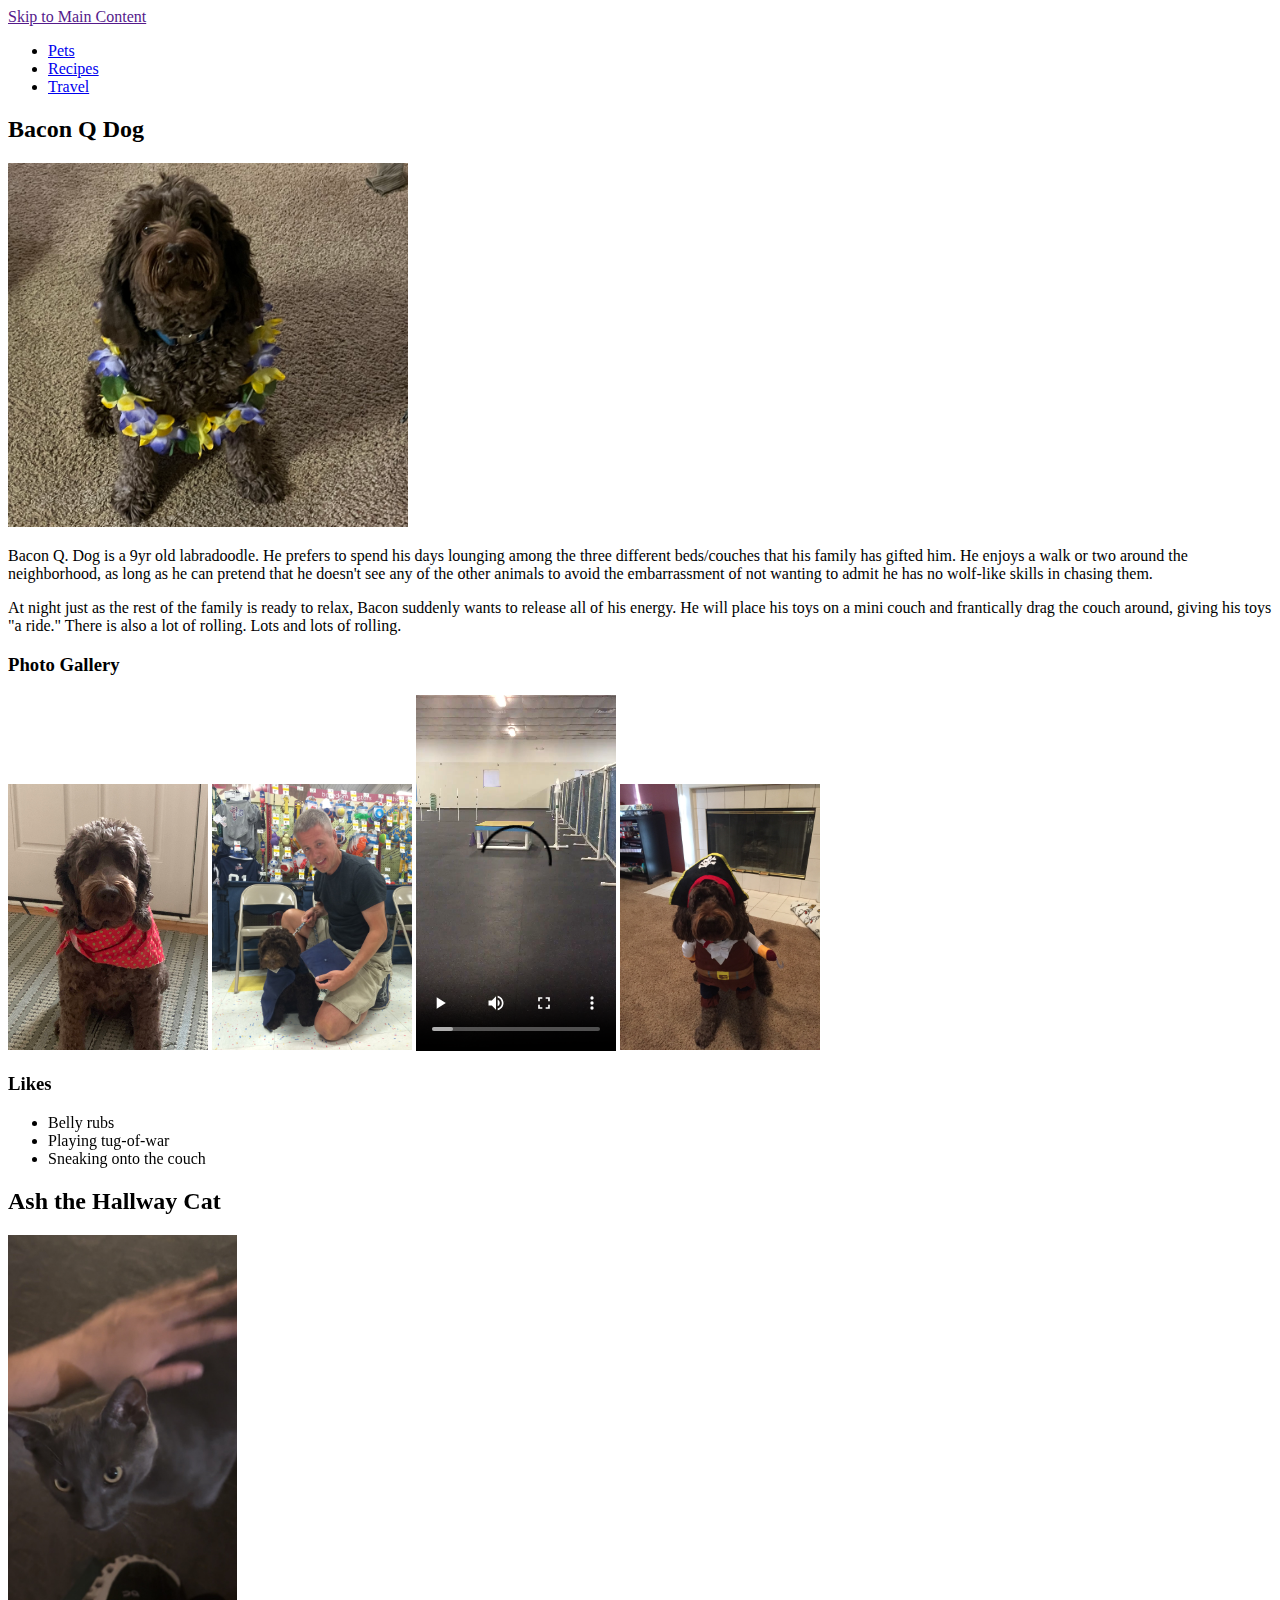
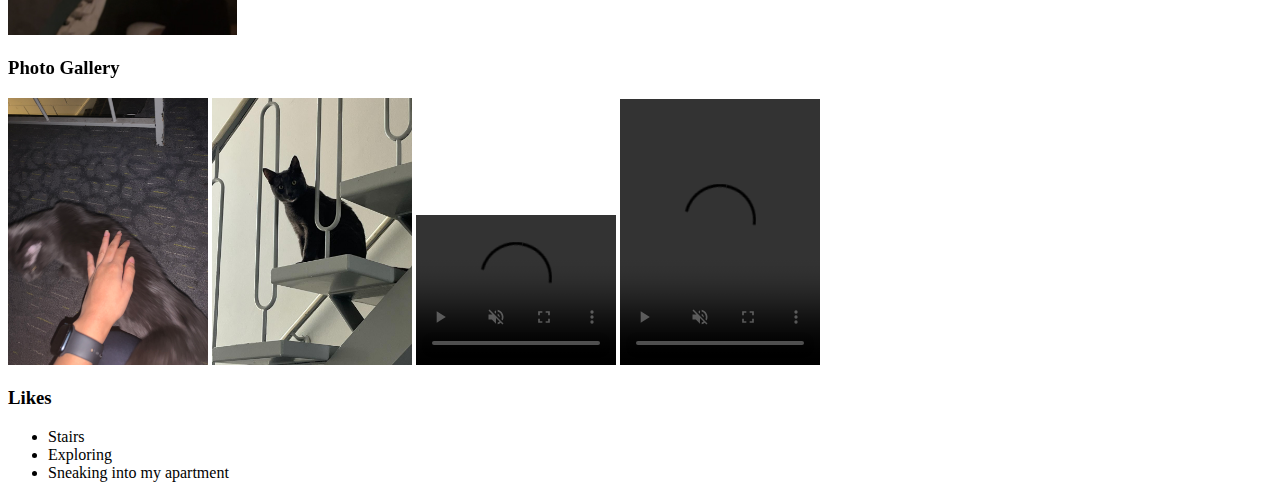
==== index.html @ 4f8bcc8d "Add files via upload" ====
<!DOCTYPE html>
<html lang="en">

<head>
    <meta charset="UTF-8">
    <meta name="viewport" content="width=device-width, initial-scale=1.0">
    <title>Pets</title>
</head>

<body>

    <a href="">Skip to Main Content</a>
    <nav>
        <ul>
            <li><a href="index.html">Pets</a></li>
            <li><a href="recipes.html">Recipes</a></li>
            <li><a href="travel.html">Travel</a></li>
        </ul>
    </nav>
    <main>
        <div>
            <h2>Bacon Q Dog</h2>
            <img src="images/bacon.jpg" width="400" alt="Brown labradoodle wearing colorful lei">

            <p>Bacon Q. Dog is a 9yr old labradoodle. He prefers to spend his days lounging among the three different
                beds/couches that his family has gifted him. He enjoys a walk or two around the neighborhood, as long as
                he can pretend that he doesn't see any of the other animals to avoid the embarrassment of not wanting to
                admit he has no wolf-like skills in chasing them.</p>
            <p>At night just as the rest of the family is ready to relax, Bacon suddenly wants to release all of his
                energy. He will place his toys on a mini couch and frantically drag the couch around, giving his toys "a
                ride." There is also a lot of rolling. Lots and lots of rolling.</p>
            <h3>Photo Gallery</h3>
            <img src="images/bacon_bandana.JPG" width="200" alt="Brown labradoodle wearing an orange bandana">
            <img src="images/bacon_graduation.JPG" width="200"
                alt="Small labradoodle puppy wearing a graduation cap and gown">
            <video width="200" controls>
                <source src="images/bacon_agility.mov">
                Your browser does not support the video tag. This was a video of a girl and dog demonstrating a sit and
                stay procedure
            </video>
            <img src="images/bacon_halloween.JPG" width="200" alt="Brown labradoodle wearing a pirate costume">

            <h3>Likes</h3>
            <ul>
                <li>Belly rubs</li>
                <li>Playing tug-of-war</li>
                <li>Sneaking onto the couch</li>
            </ul>
            <!-- Colleen van Lent -->

        </div>


        <!-- pet 1: ash -->
        <div>
            <h2>Ash the Hallway Cat</h2>
            <img src="images/ash_looking_up.jpeg" height="400" alt="Black cat looking up at someone petting him">

            <p></p>
            <p></p>
            <h3>Photo Gallery</h3>
            <img src="images/ash_being_pet.jpeg" width="200" alt="black cat being pet">
            <img src="images/ash_stairs.jpg" width="200" alt="small black cat hiding behind stairs">
            <video width="200" controls muted>
                <source src="images/ash_video.MOV">
                Your browser does not support the video tag. This was a video of a black cat hiding behind staircase rails
            </video>
            <video width="200" height= "266" controls muted>
                <source src="images/ash_video_2.MOV">
                Your browser does not support the video tag. This was a video of a black cat being pet and running away.
            </video>

            <h3>Likes</h3>
            <ul>
                <li>Stairs</li>
                <li>Exploring</li>
                <li>Sneaking into my apartment</li>
            </ul>




        </div>

        <div></div>
        <div></div>
        <div></div>
    </main>

</body>

</html>
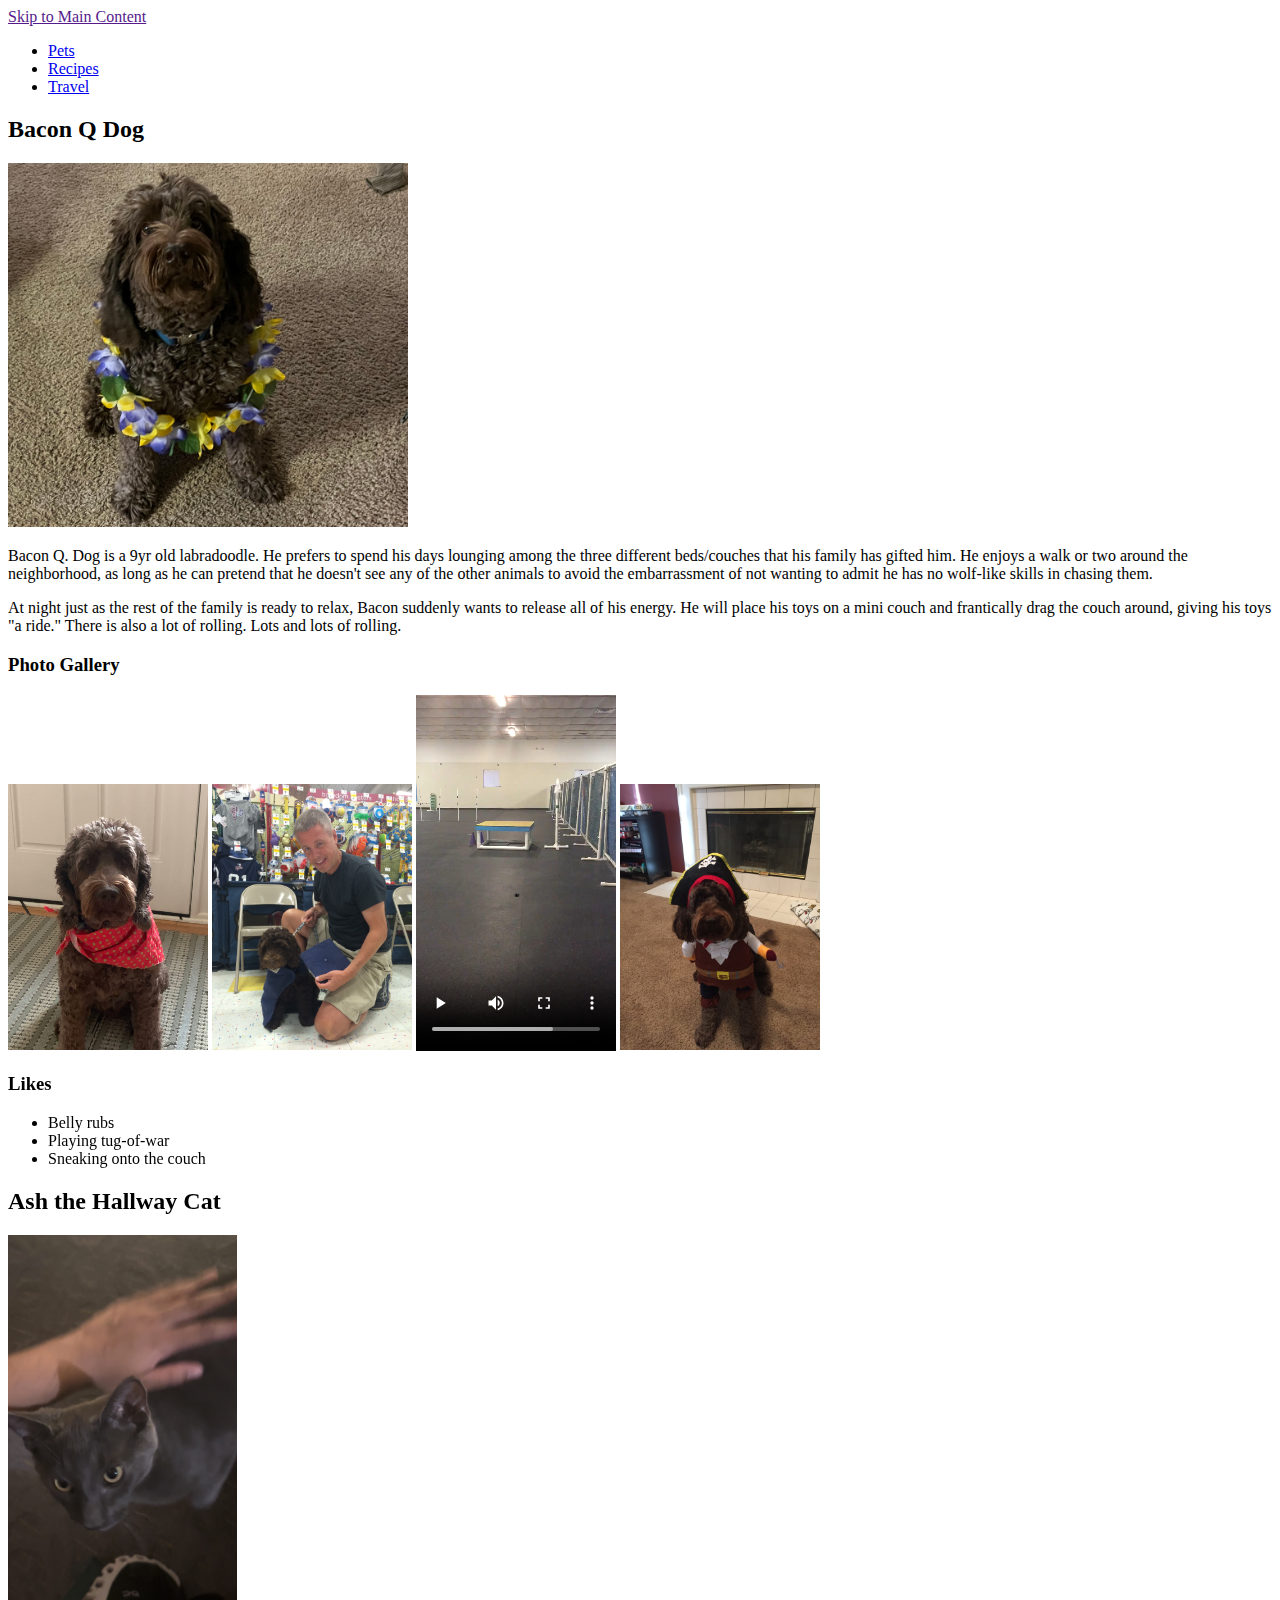
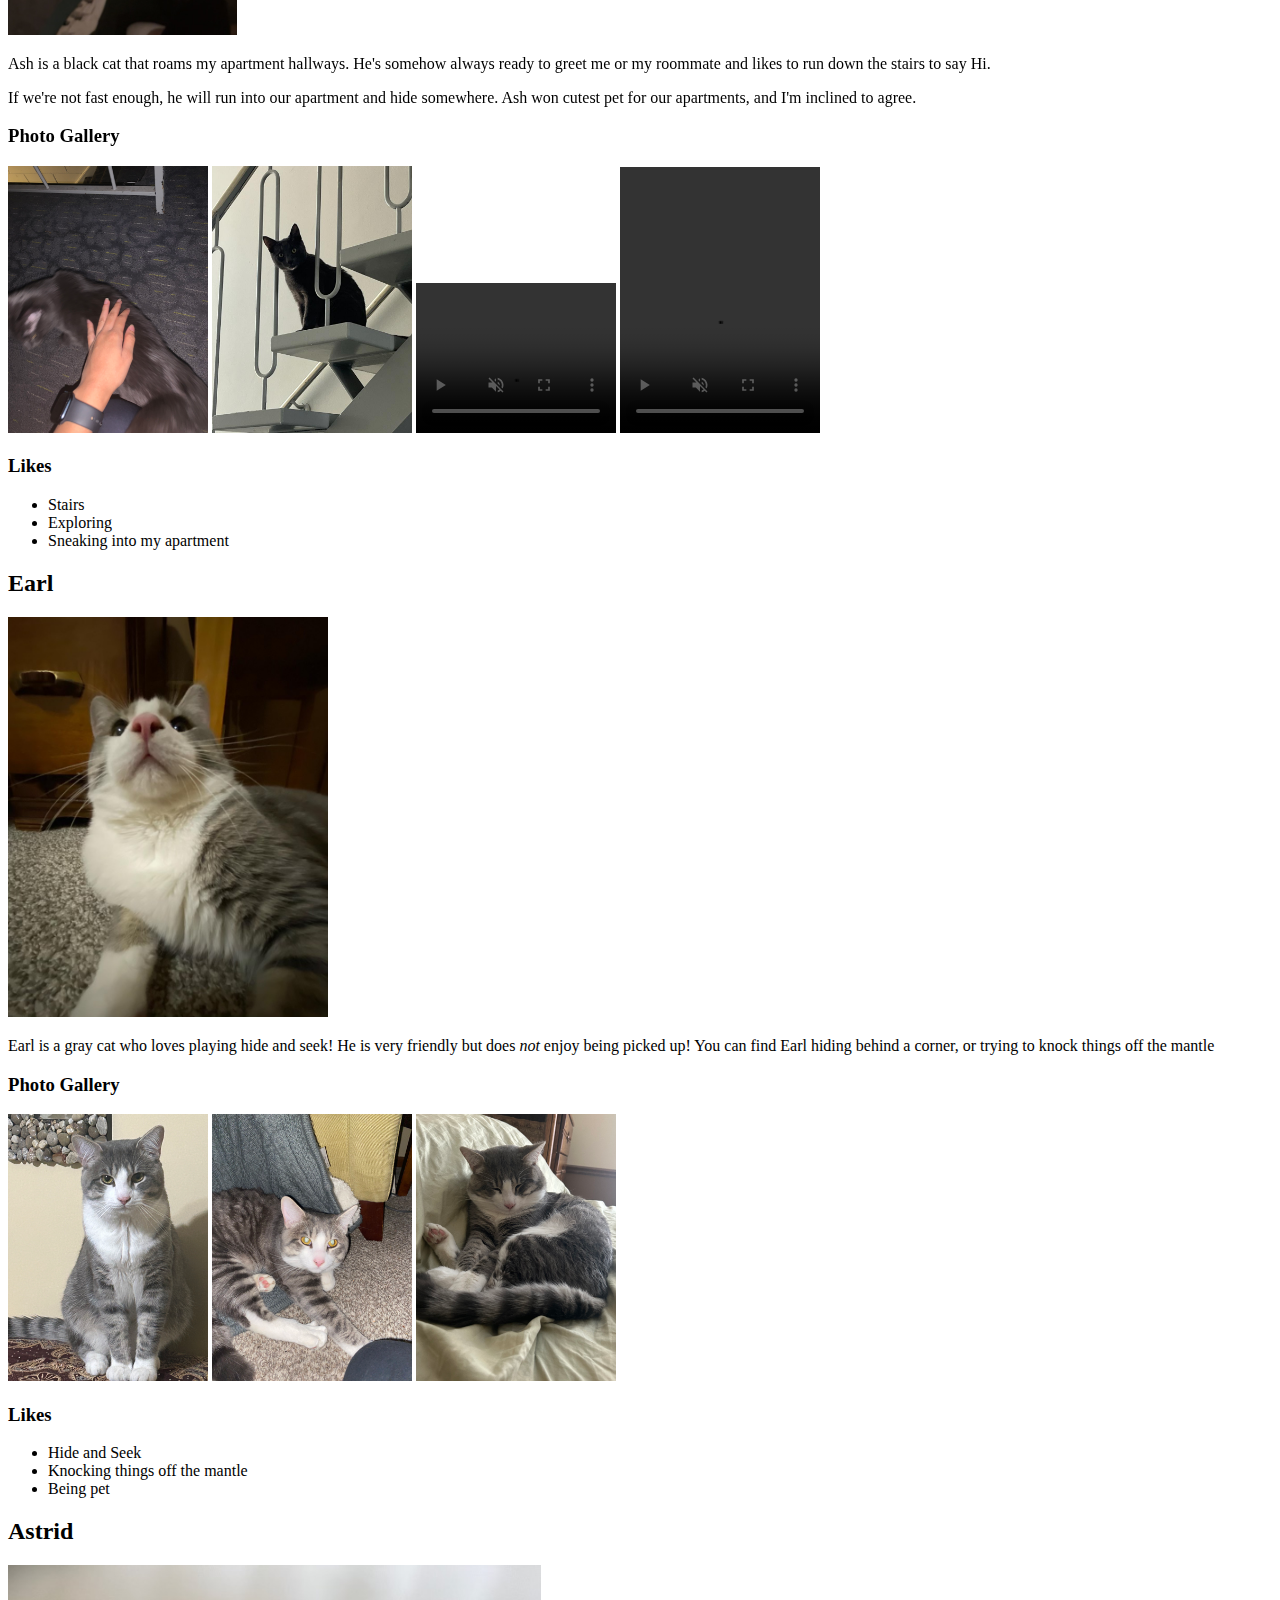
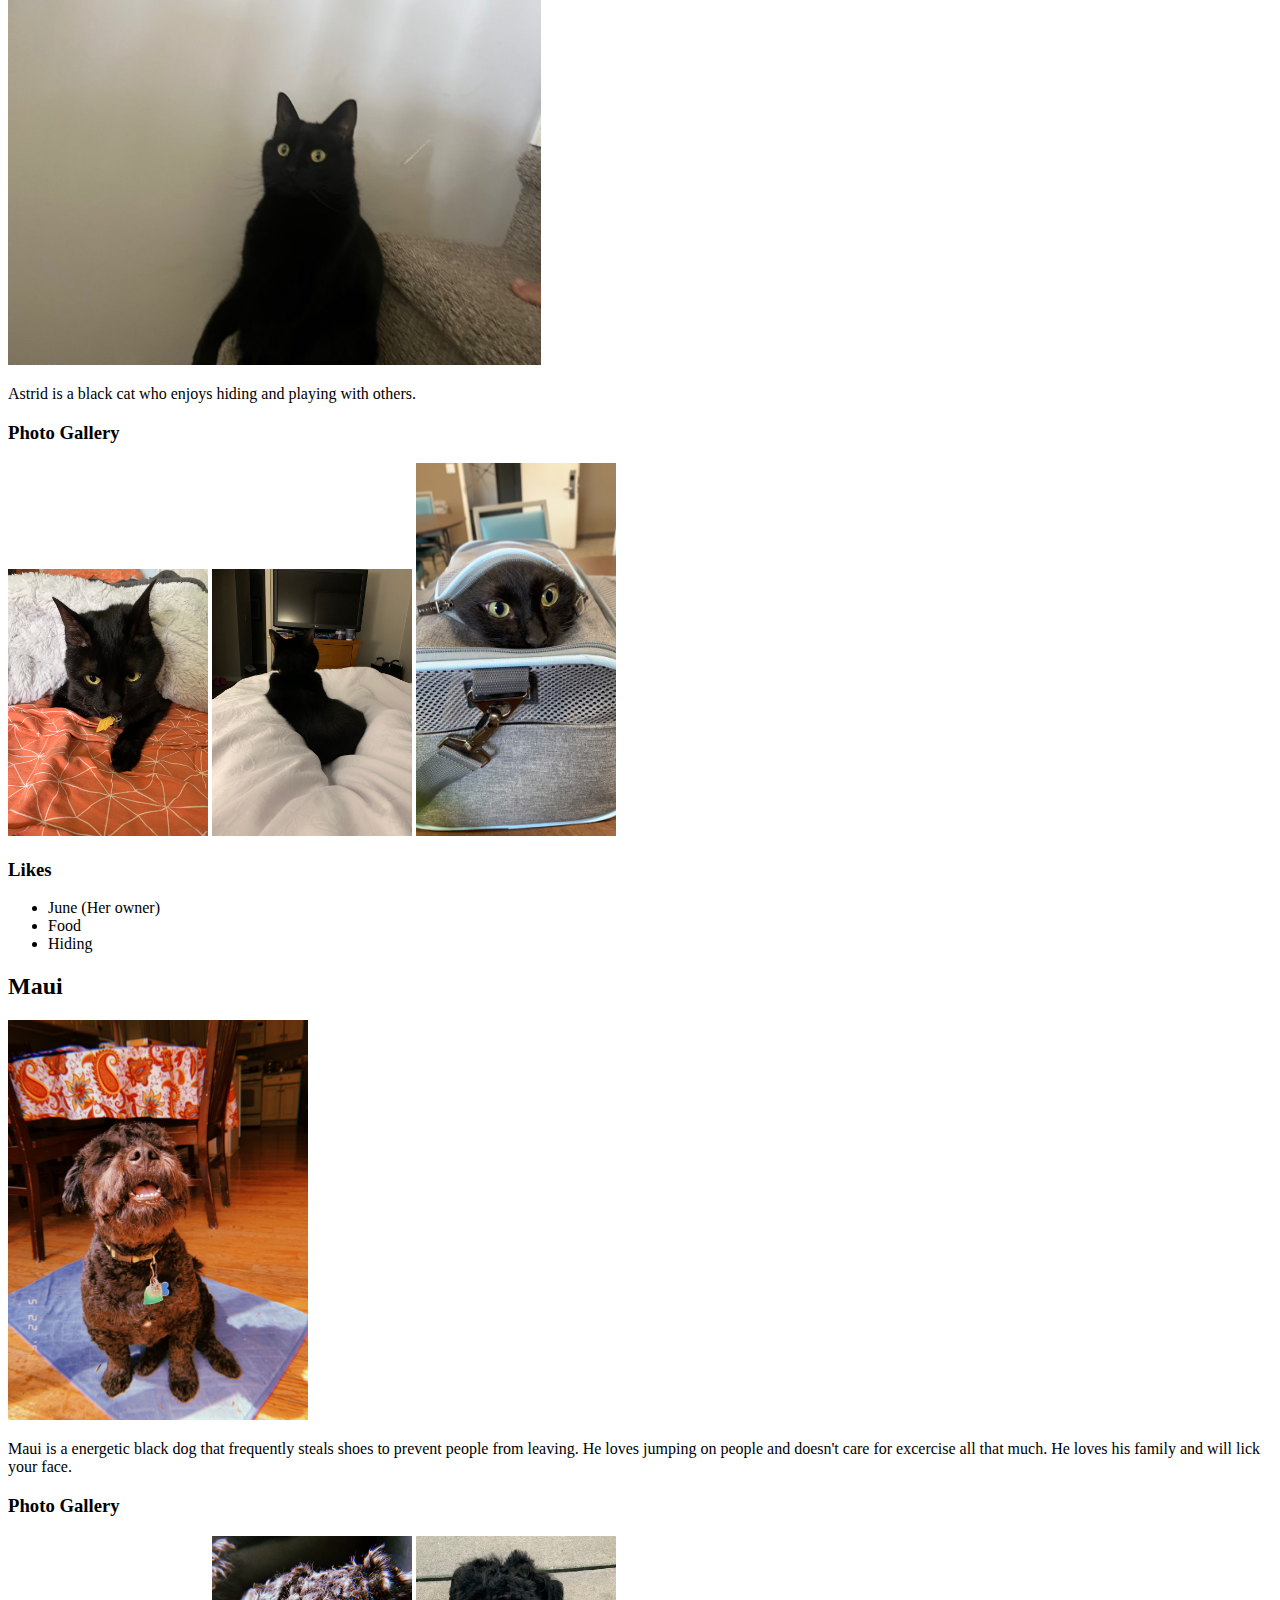
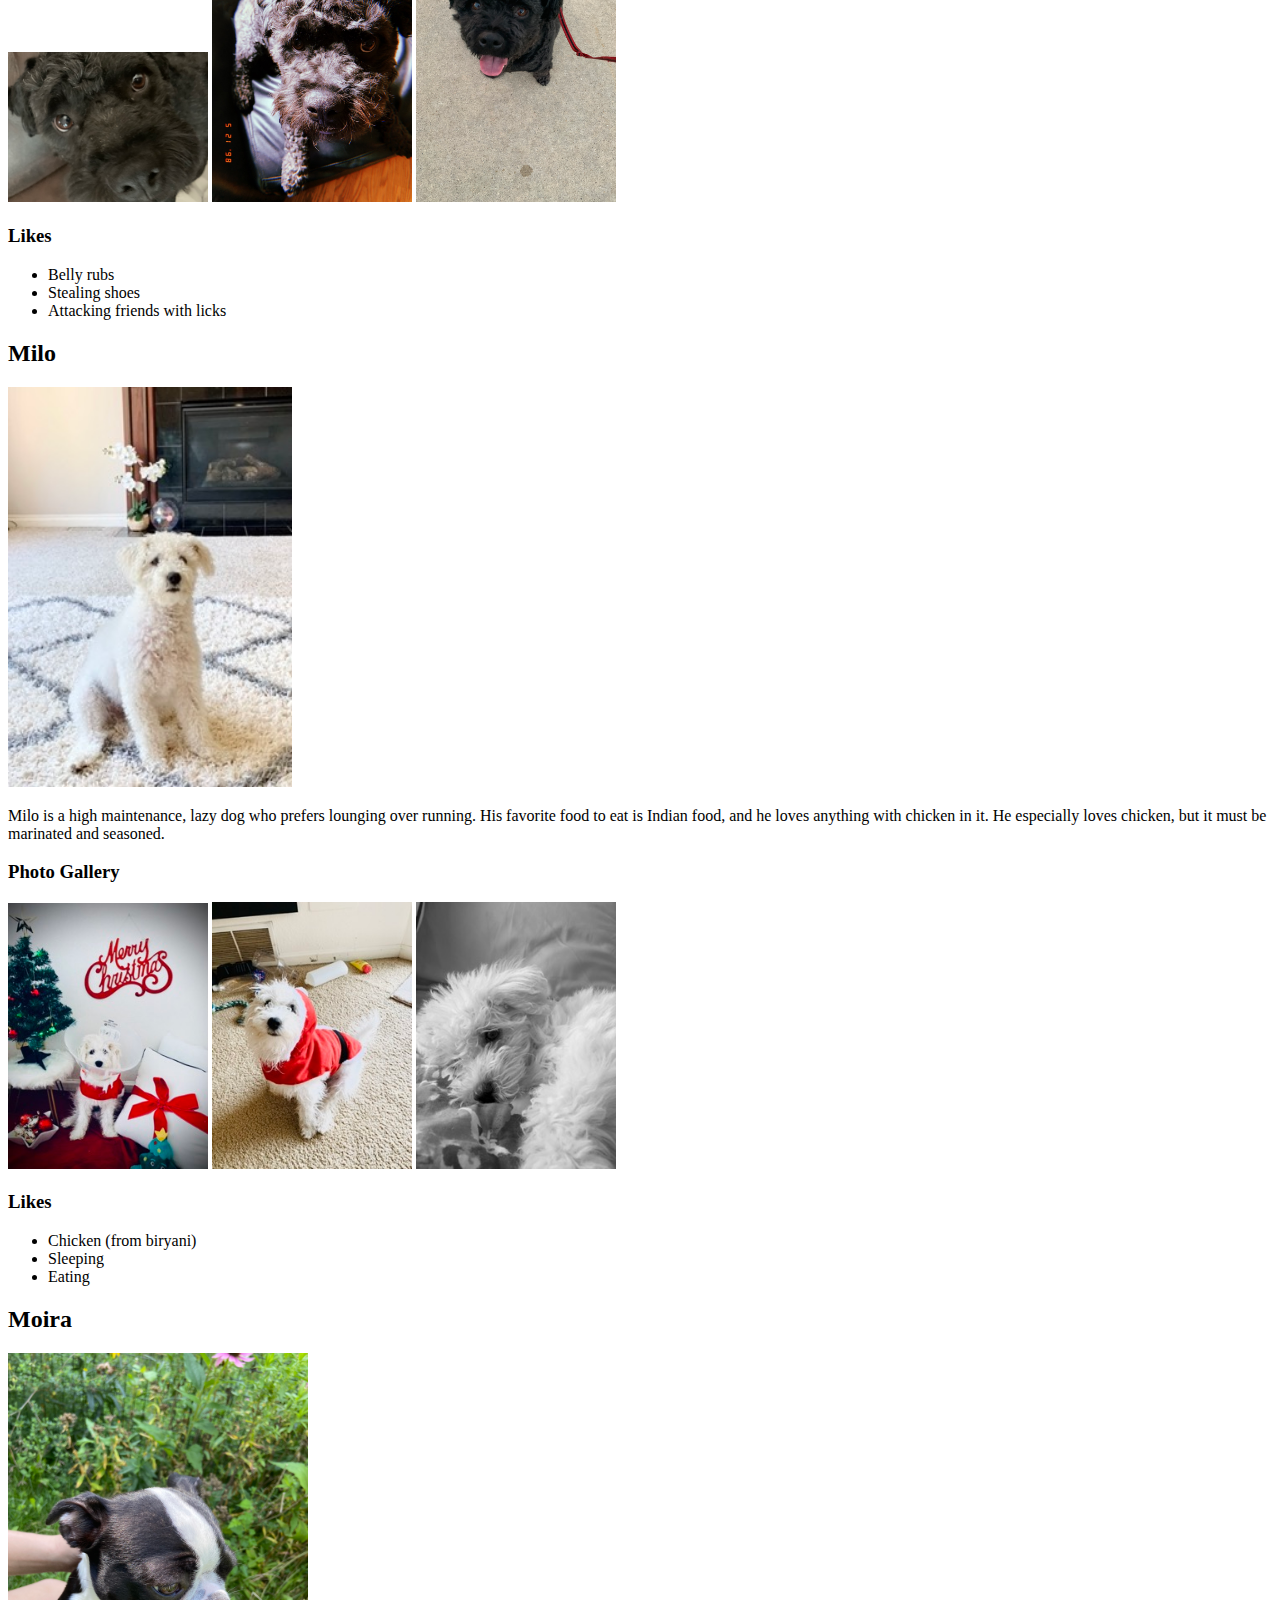
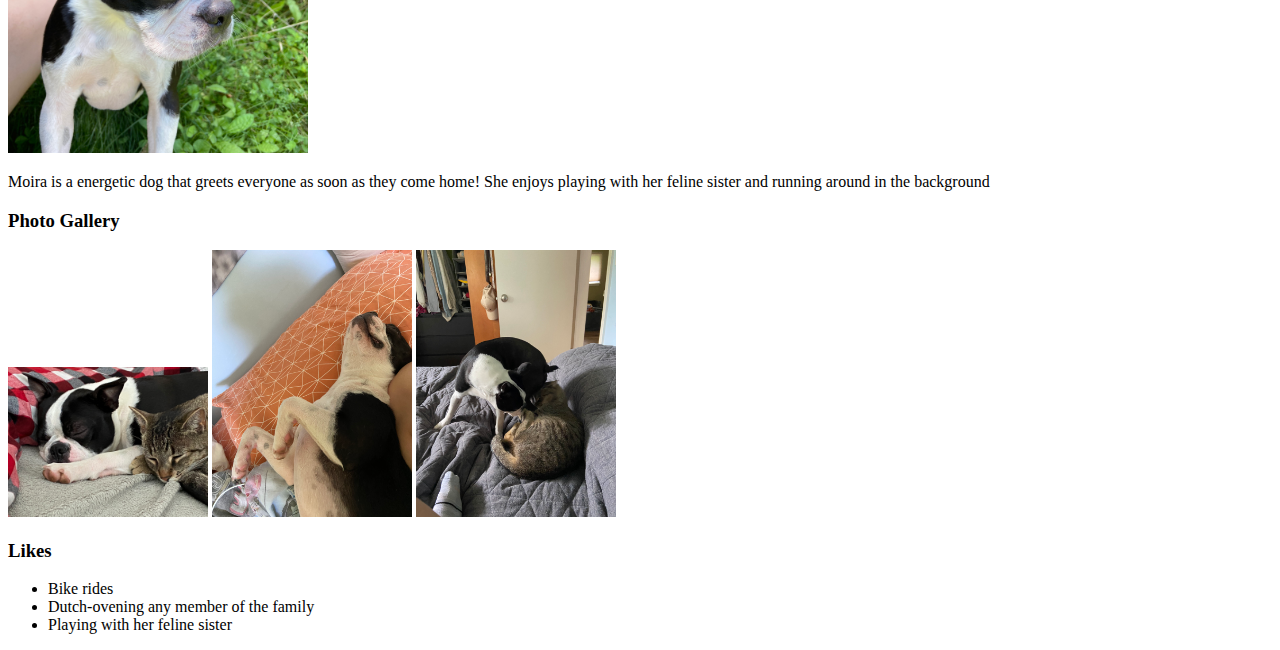
==== commit f464be9d: "Add files via upload" ====
--- a/index.html
+++ b/index.html
@@ -51,13 +51,13 @@
         </div>
 
 
-        <!-- pet 1: ash -->
+        <!-- pet 2: ash -->
         <div>
             <h2>Ash the Hallway Cat</h2>
             <img src="images/ash_looking_up.jpeg" height="400" alt="Black cat looking up at someone petting him">
 
-            <p></p>
-            <p></p>
+            <p>Ash is a black cat that roams my apartment hallways. He's somehow always ready to greet me or my roommate and likes to run down the stairs to say Hi.</p>
+            <p>If we're not fast enough, he will run into our apartment and hide somewhere. Ash won cutest pet for our apartments, and I'm inclined to agree.</p>
             <h3>Photo Gallery</h3>
             <img src="images/ash_being_pet.jpeg" width="200" alt="black cat being pet">
             <img src="images/ash_stairs.jpg" width="200" alt="small black cat hiding behind stairs">
@@ -76,15 +76,101 @@
                 <li>Exploring</li>
                 <li>Sneaking into my apartment</li>
             </ul>
+        </div>
 
 
+        <!-- pet 3: earl -->
 
+        <div>
+            <h2>Earl</h2>
+            <img src="images/earl_shocked.jpeg" height="400" alt="gray cat looks shocked">
 
+            <p>Earl is a gray cat who loves playing hide and seek! He is very friendly but does <em>not</em> enjoy being picked up! You can find Earl hiding behind a corner, or trying to knock things off the mantle</p>
+            <h3>Photo Gallery</h3>
+            <img src="images/earl_perched.jpeg" width="200" alt="gray cat perched and watching">
+            <img src="images/earl_squint.jpeg" width="200" alt="gray cat squints at the camera">
+            <img src="images/earl_snuggled.jpeg" width="200" alt="gray cat snuggles against a leg">
+
+            <h3>Likes</h3>
+            <ul>
+                <li>Hide and Seek</li>
+                <li>Knocking things off the mantle</li>
+                <li>Being pet</li>
+            </ul>
+        </div>
+        <!-- pet 4: astrid -->
+        <div>
+            <h2>Astrid</h2>
+            <img src="images/astrid_surprised.jpeg" height="400" alt="black cat looks surprised">
+
+            <p>Astrid is a black cat who enjoys hiding and playing with others.</p>
+            <h3>Photo Gallery</h3>
+            <img src="images/astrid_tucked_in.jpeg" width="200" alt="black cat tucked in bed">
+            <img src="images/astrid_atop_bed.jpeg" width="200" alt="black cat sits ontop of bed">
+            <img src="images/astrid_in_zipper.jpeg" width="200" alt="black cat hiding in a bag">
+
+            <h3>Likes</h3>
+            <ul>
+                <li>June (Her owner)</li>
+                <li>Food</li>
+                <li>Hiding</li>
+            </ul>
+        </div>
+        <!-- pet 5: maui -->
+        <div>
+            <h2>Maui</h2>
+            <img src="images/maui_cheesin.jpeg" height="400" alt="black dog smiles at the camera">
+
+            <p>Maui is a energetic black dog that frequently steals shoes to prevent people from leaving. He loves jumping on people and doesn't care for excercise all that much. He loves his family and will lick your face.</p>
+            <h3>Photo Gallery</h3>
+            <img src="images/maui_up_close.jpeg" width="200" alt="maui close up picture">
+            <img src="images/maui_on_the_couch.jpeg" width="200" alt="a black dog sits on the couch">
+            <img src="images/maul_panting.jpeg" width="200" alt="black dog pants while looking at the camera">
+
+            <h3>Likes</h3>
+            <ul>
+                <li>Belly rubs</li>
+                <li>Stealing shoes</li>
+                <li>Attacking friends with licks</li>
+            </ul>
         </div>
 
-        <div></div>
-        <div></div>
-        <div></div>
+        <!-- pet 6: milo -->
+        <div>
+            <h2>Milo</h2>
+            <img src="images/milo_on_carpet.jpeg" height="400" alt="white dog smiles at the camera on carpet">
+
+            <p>Milo is a high maintenance, lazy dog who prefers lounging over running. His favorite food to eat is Indian food, and he loves anything with chicken in it. He especially loves chicken, but it must be marinated and seasoned.</p>
+            <h3>Photo Gallery</h3>
+            <img src="images/milo_christmas.jpeg" width="200" alt="white dog is standing in front of sign that says merry christmas">
+            <img src="images/milo_in_costume.jpeg" width="200" alt="white dog in a red santa costume">
+            <img src="images/milo_black_and_white.jpeg" width="200" alt="black and white picture of dog">
+
+            <h3>Likes</h3>
+            <ul>
+                <li>Chicken (from biryani)</li>
+                <li>Sleeping</li>
+                <li>Eating</li>
+            </ul>
+        </div>
+        <!-- pet 7: moira -->
+        <div>
+            <h2>Moira</h2>
+            <img src="images/moira.jpeg" height="400" alt="black and white dog smiling at the camera">
+
+            <p>Moira is a energetic dog that greets everyone as soon as they come home! She enjoys playing with her feline sister and running around in the background</p>
+            <h3>Photo Gallery</h3>
+            <img src="images/moira_pensive.jpeg" width="200" alt="black and white dog looks thoughtful as she sleeps">
+            <img src="images/moira_relaxing.jpeg" width="200" alt="black and white leaning back on bed">
+            <img src="images/moira_fighting.jpeg" width="200" alt="black and white dog fighting with a cat">
+
+            <h3>Likes</h3>
+            <ul>
+                <li>Bike rides</li>
+                <li>Dutch-ovening any member of the family</li>
+                <li>Playing with her feline sister</li>
+            </ul>
+        </div>
     </main>
 
 </body>
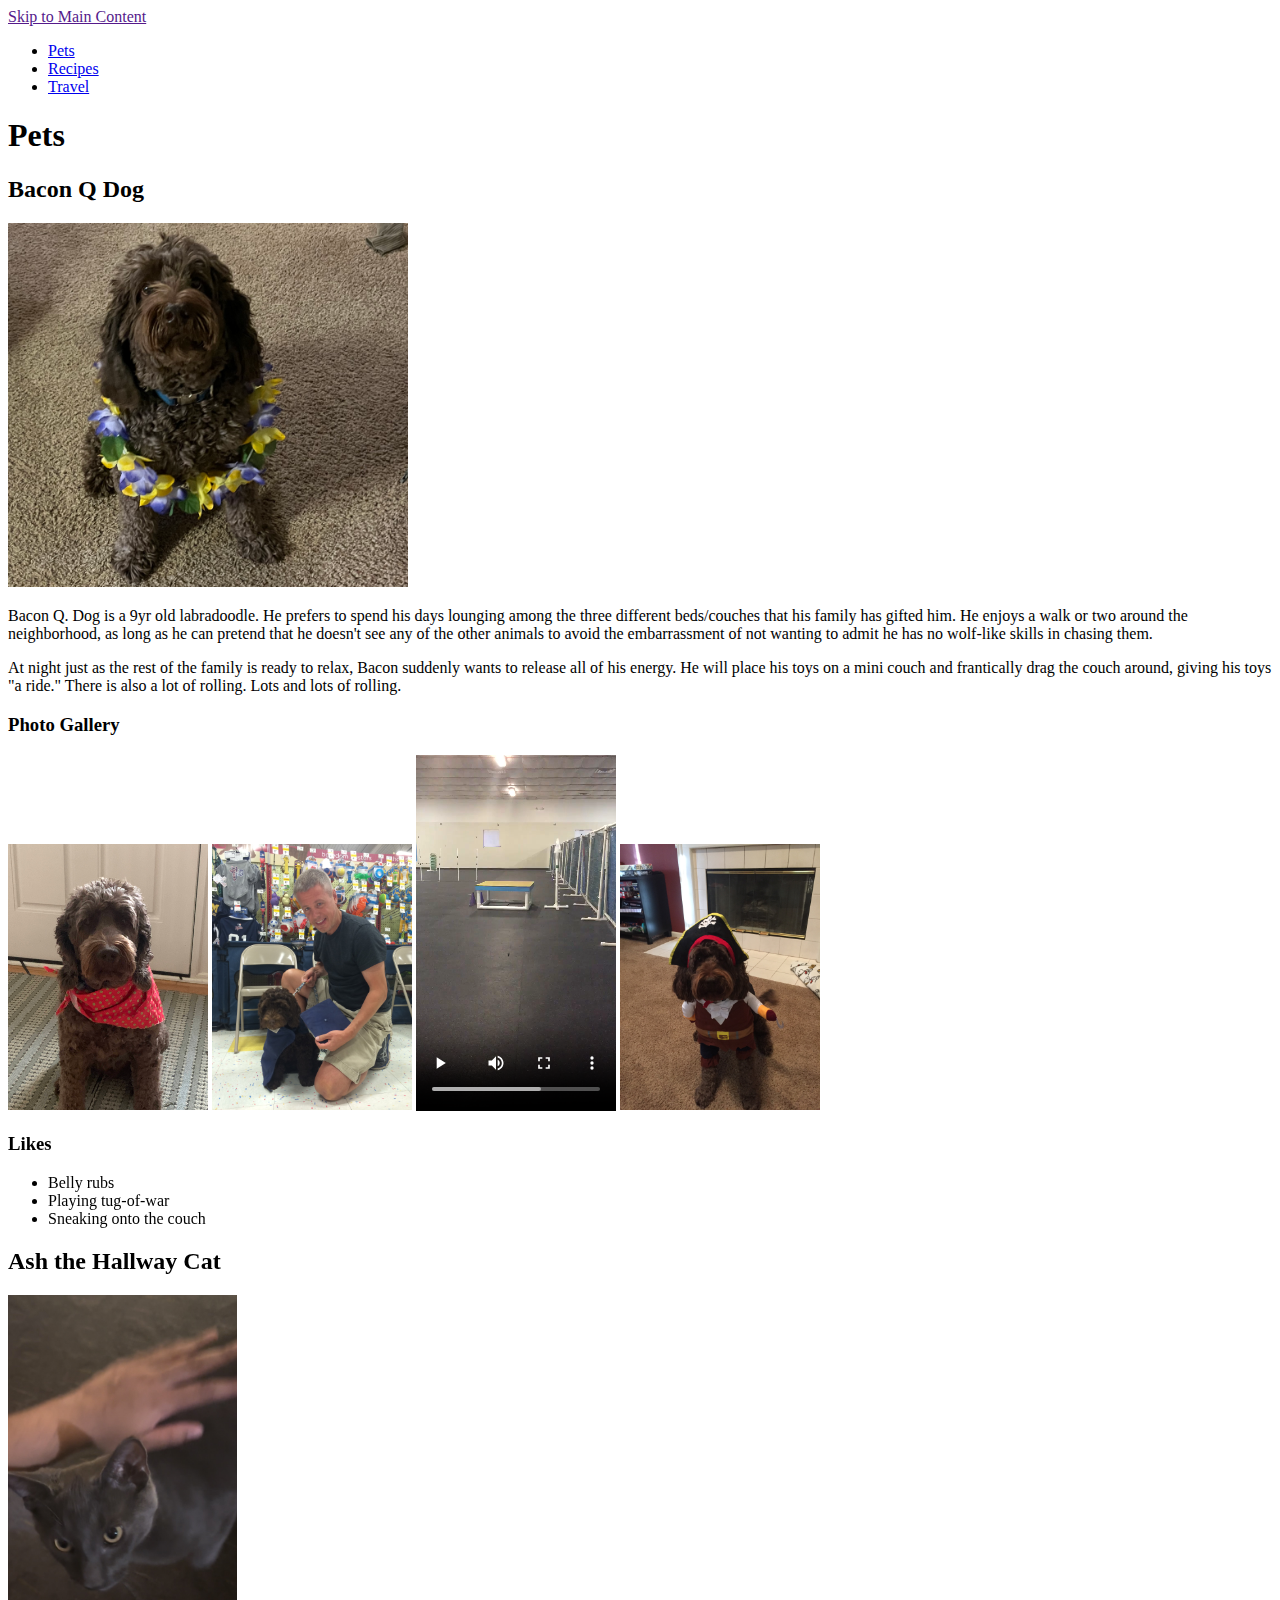
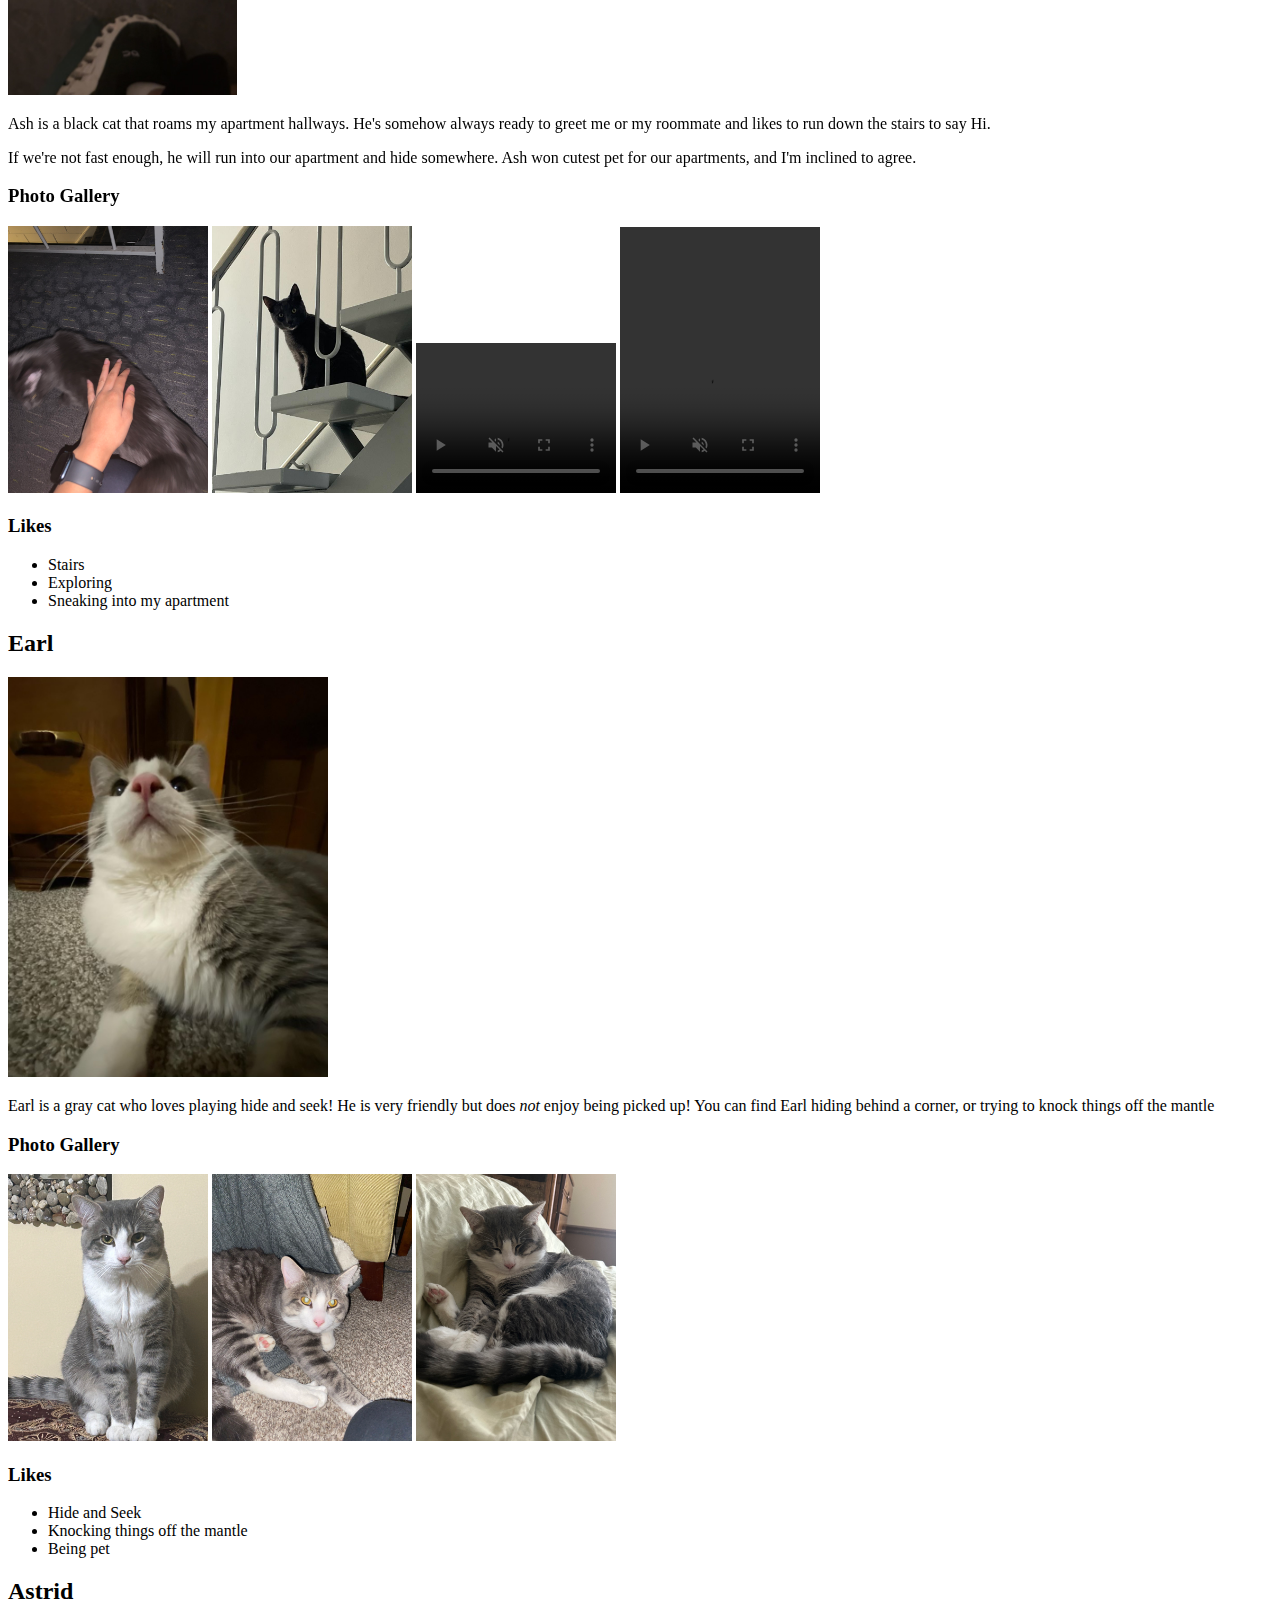
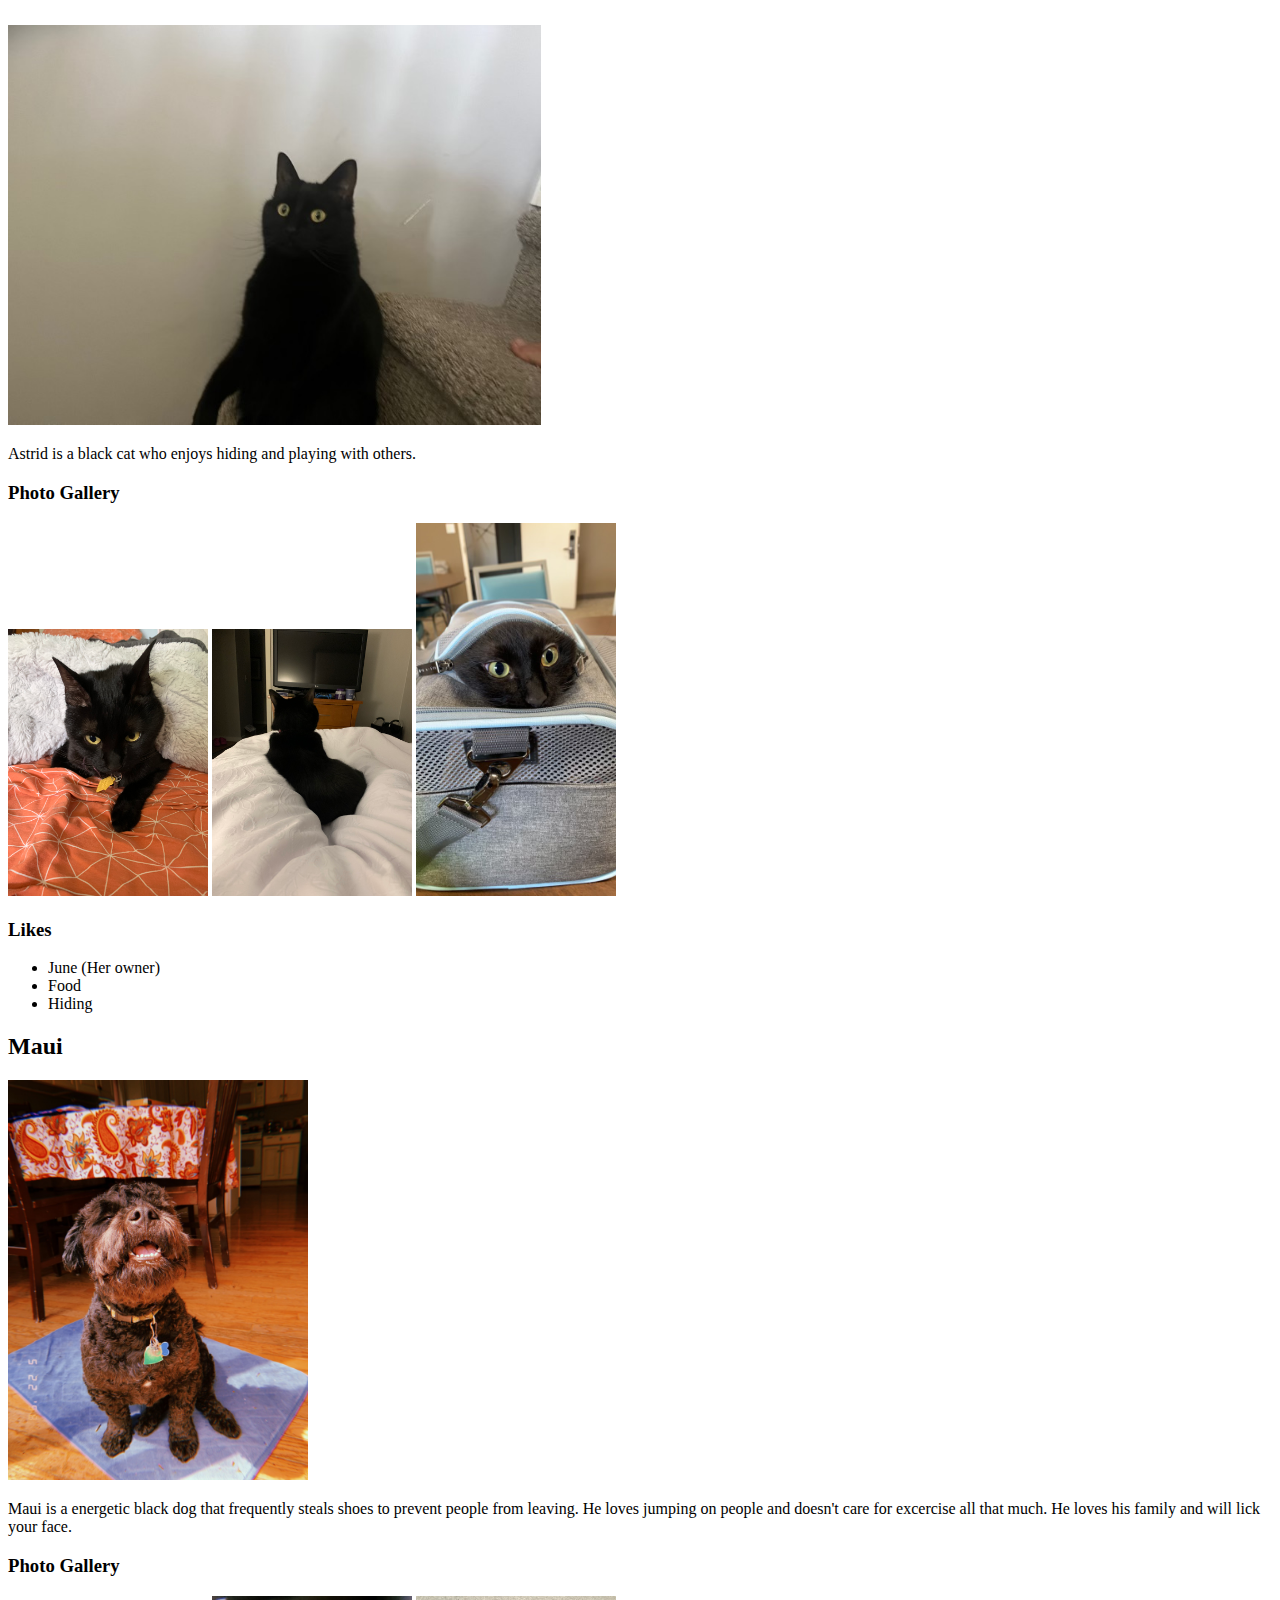
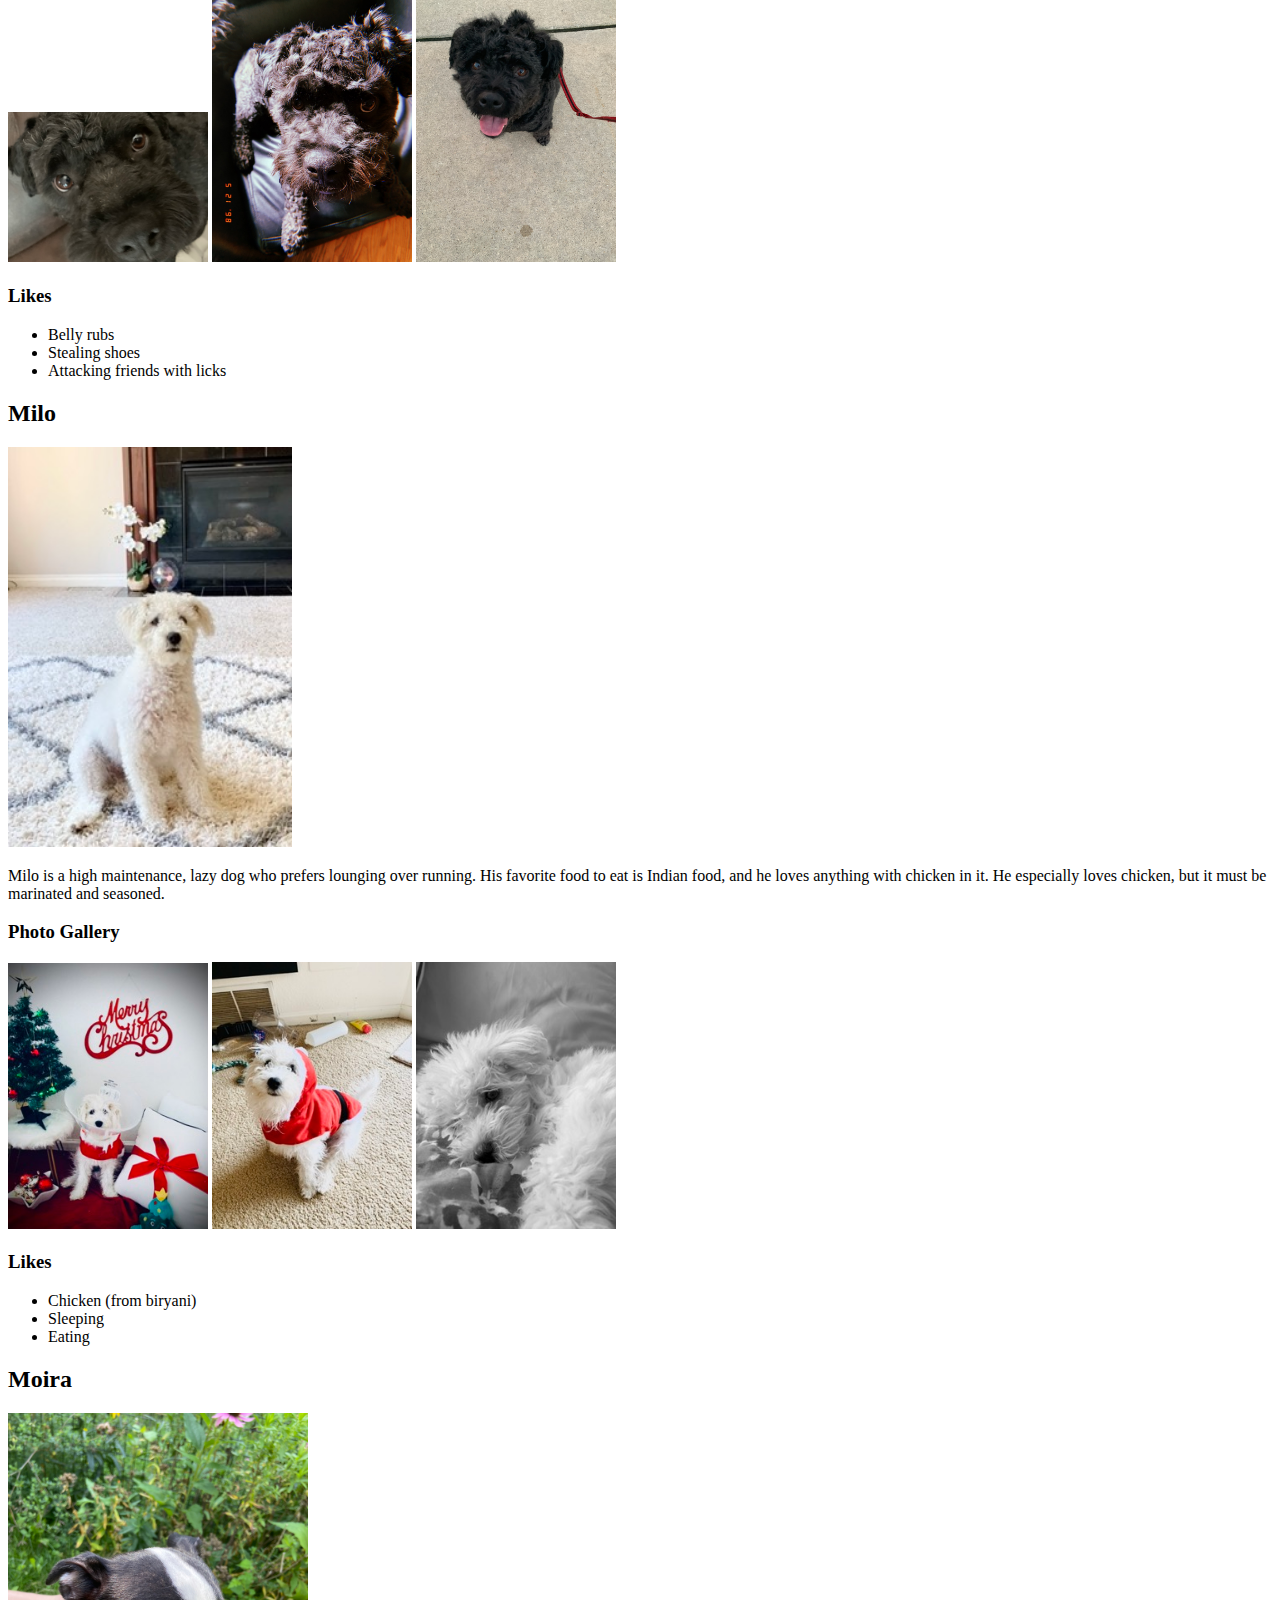
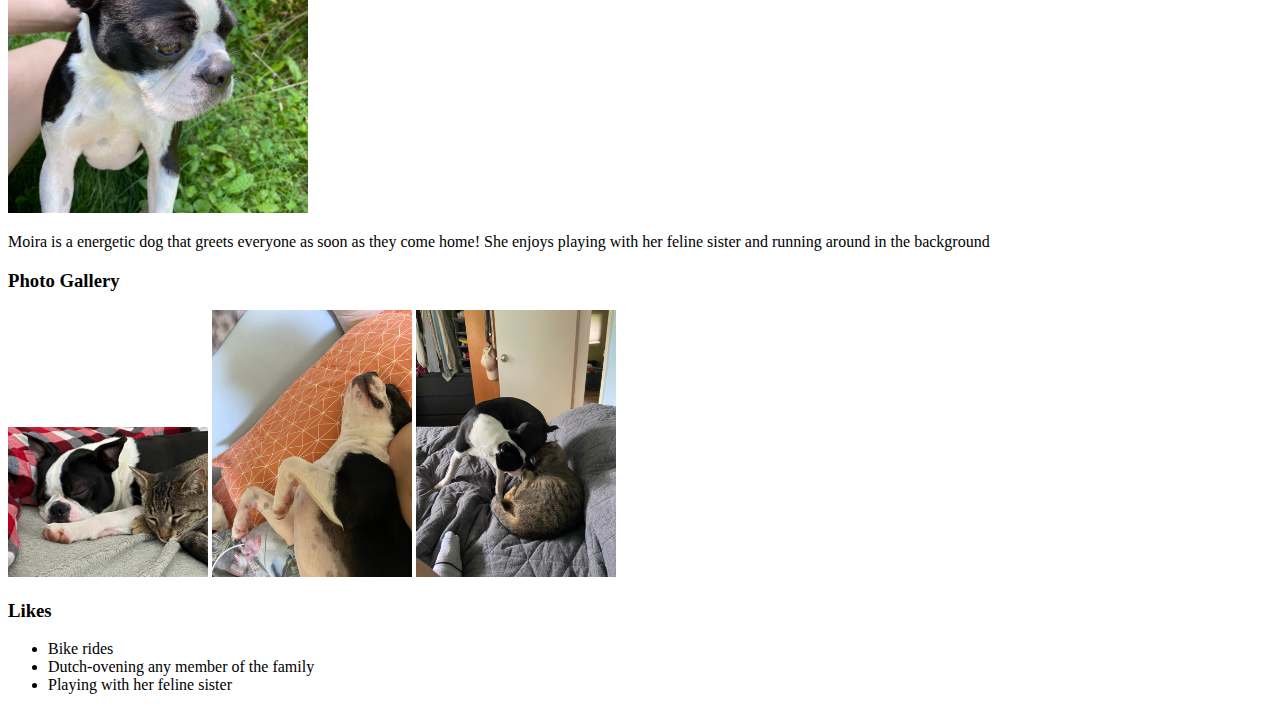
==== commit 5dcbb398: "Add files via upload" ====
--- a/index.html
+++ b/index.html
@@ -4,6 +4,10 @@
 <head>
     <meta charset="UTF-8">
     <meta name="viewport" content="width=device-width, initial-scale=1.0">
+    <!-- Link to the reset file -->
+	<link rel="stylesheet" href="css/reset.css">
+	<!-- Link to the stylesheet -->
+	<link rel="stylesheet" href="css/style.css">
     <title>Pets</title>
 </head>
 
@@ -18,6 +22,7 @@
         </ul>
     </nav>
     <main>
+        <h1>Pets</h1>
         <div>
             <h2>Bacon Q Dog</h2>
             <img src="images/bacon.jpg" width="400" alt="Brown labradoodle wearing colorful lei">
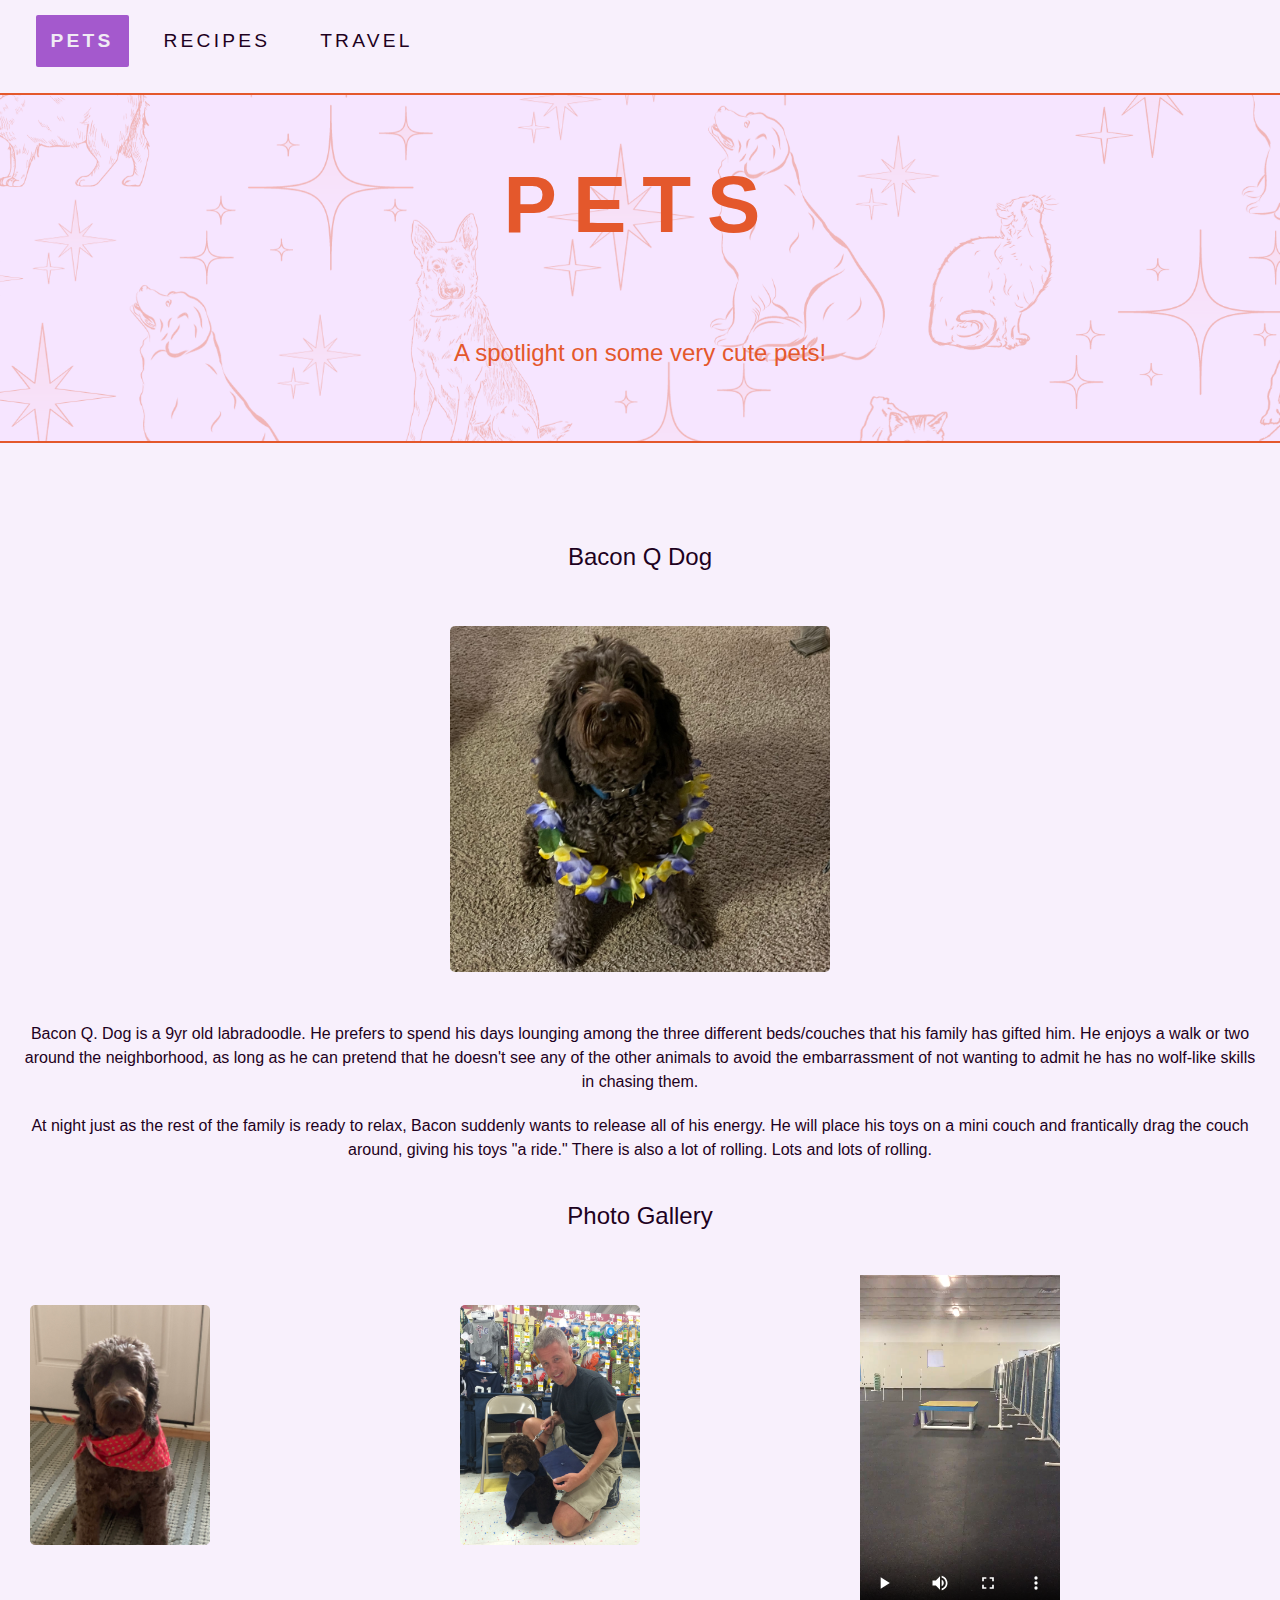
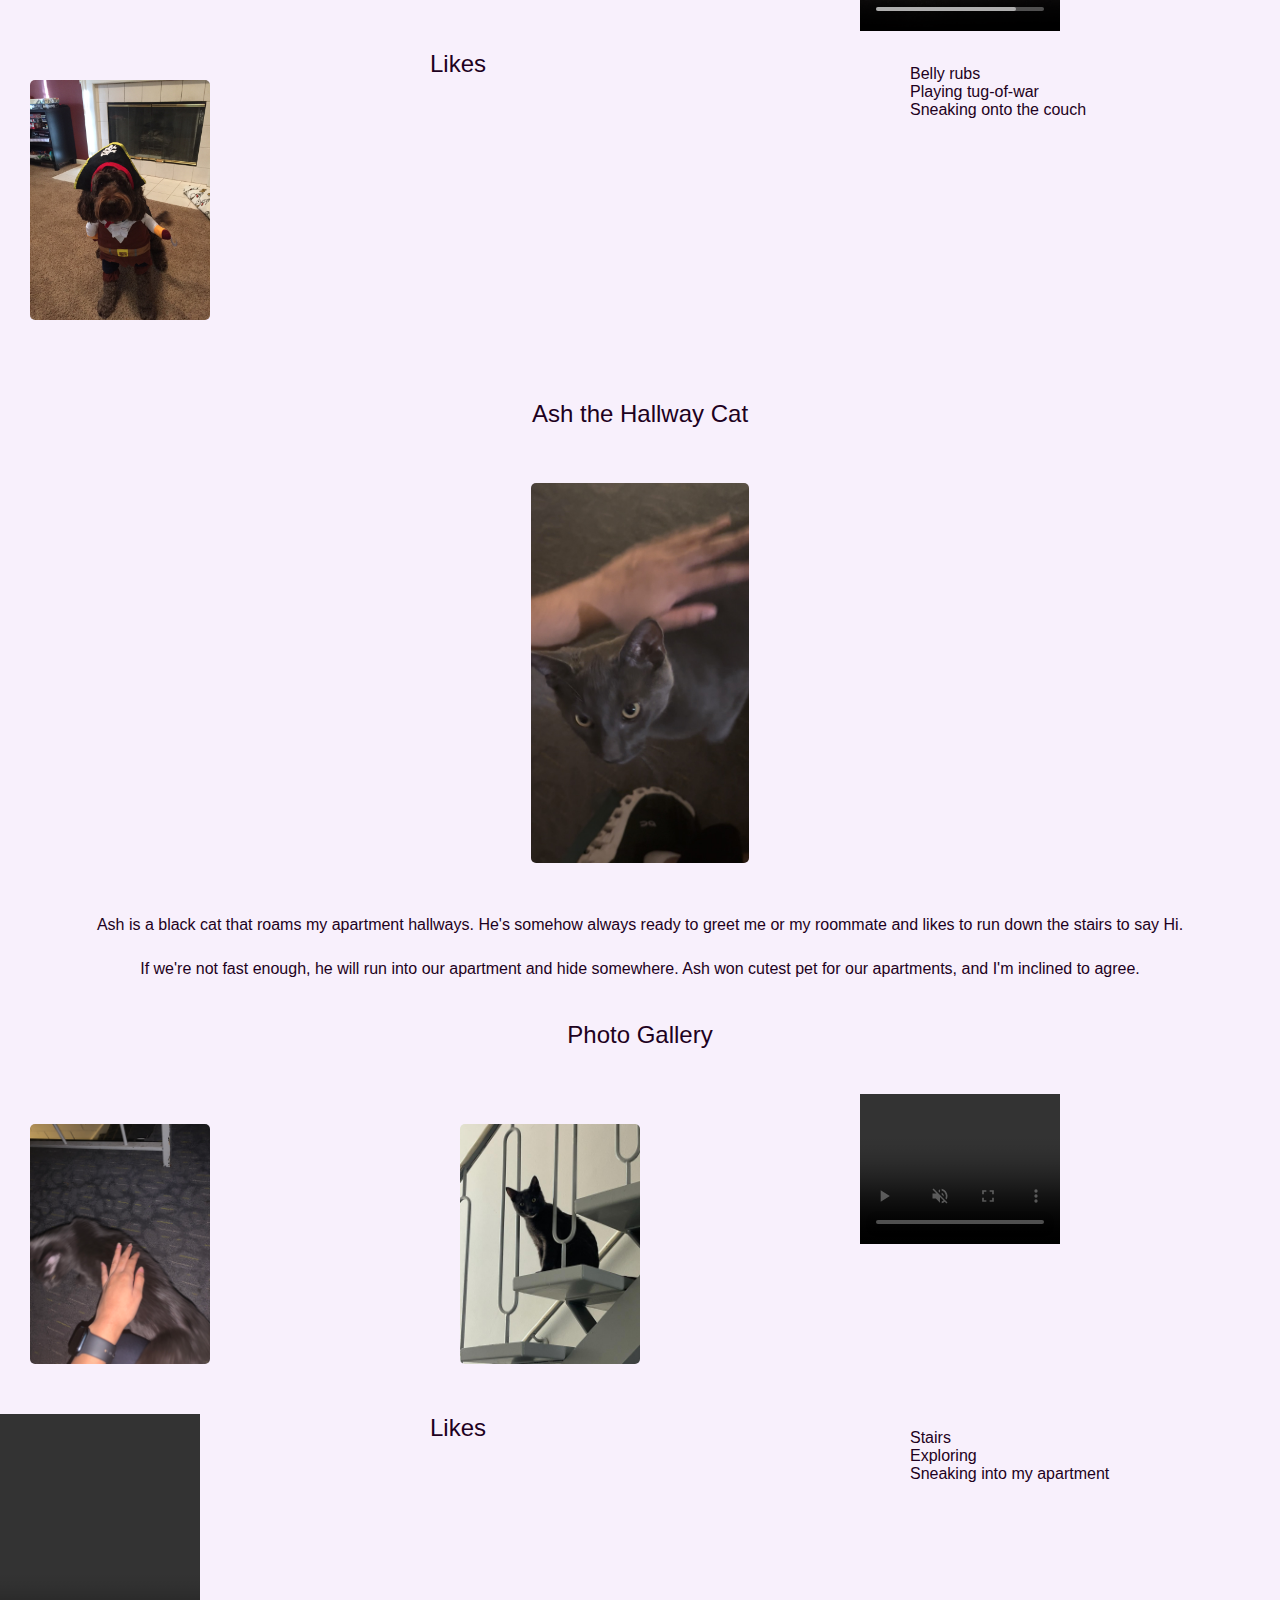
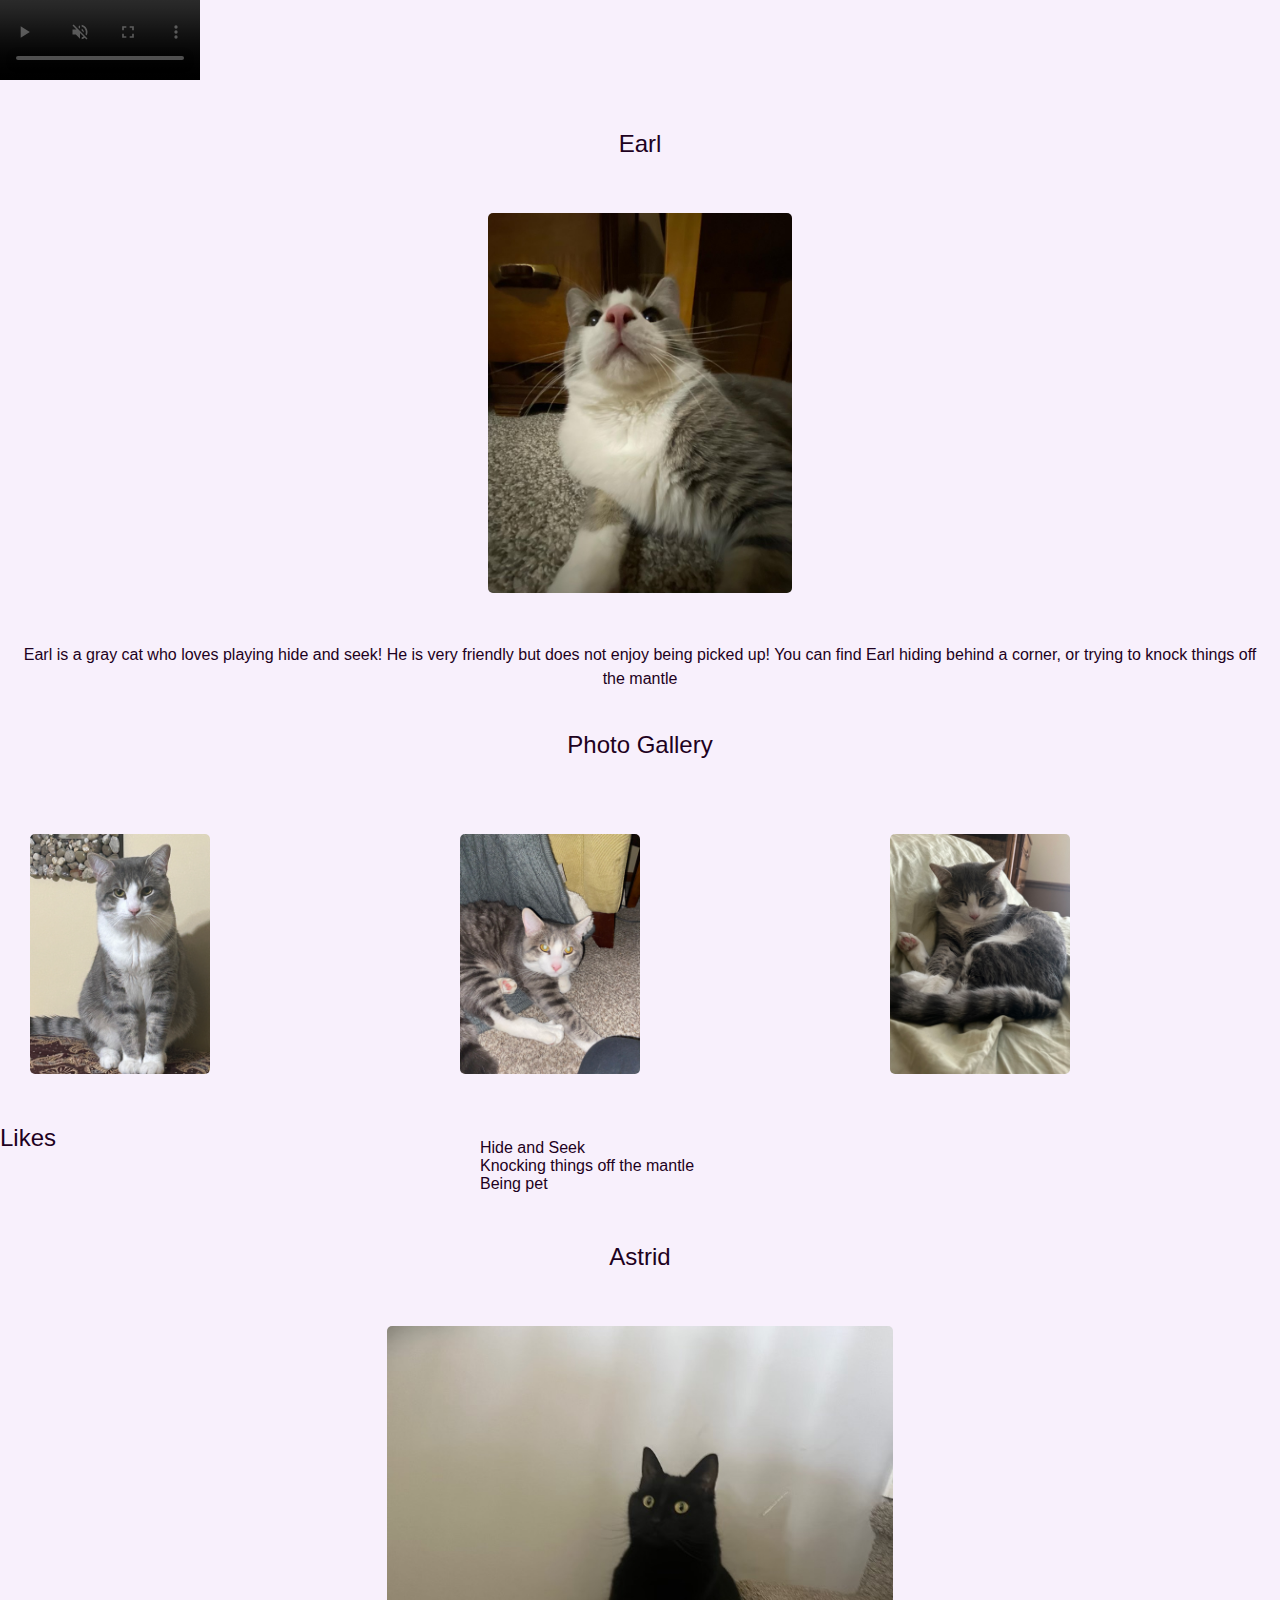
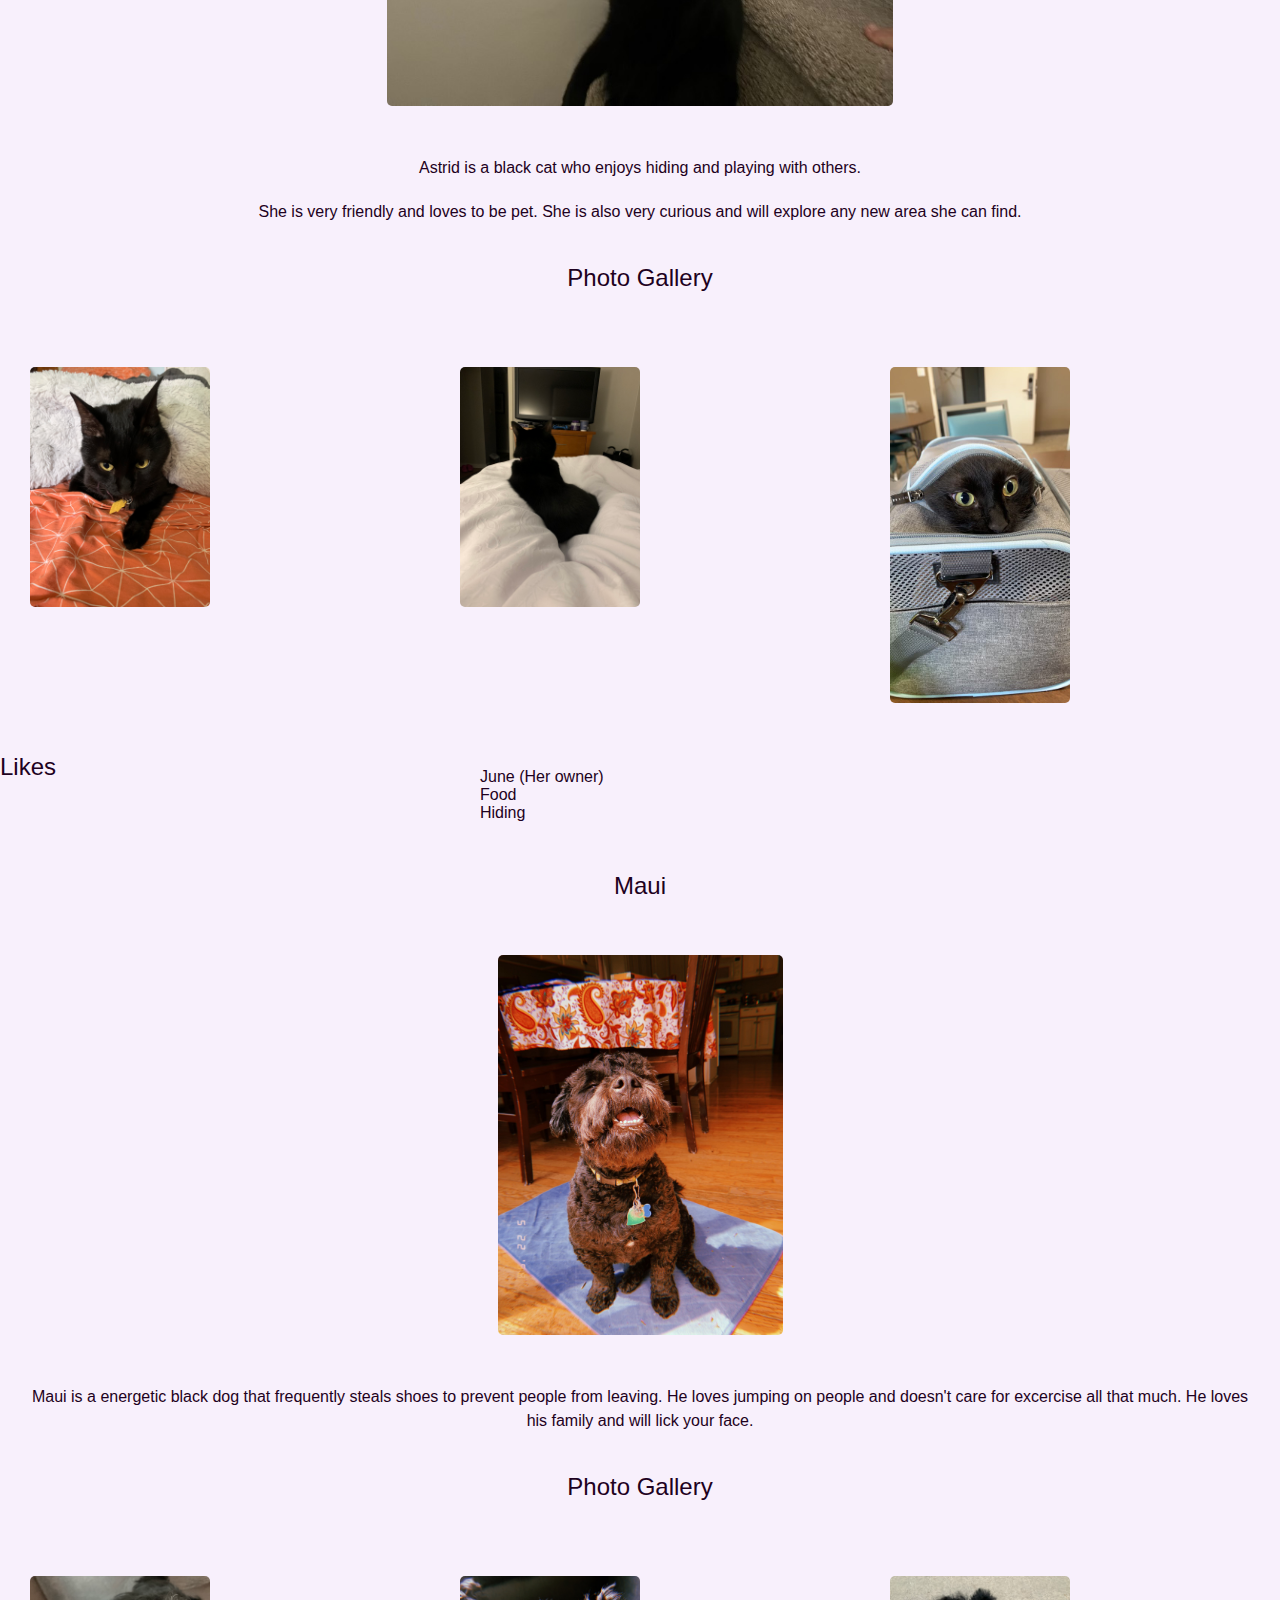
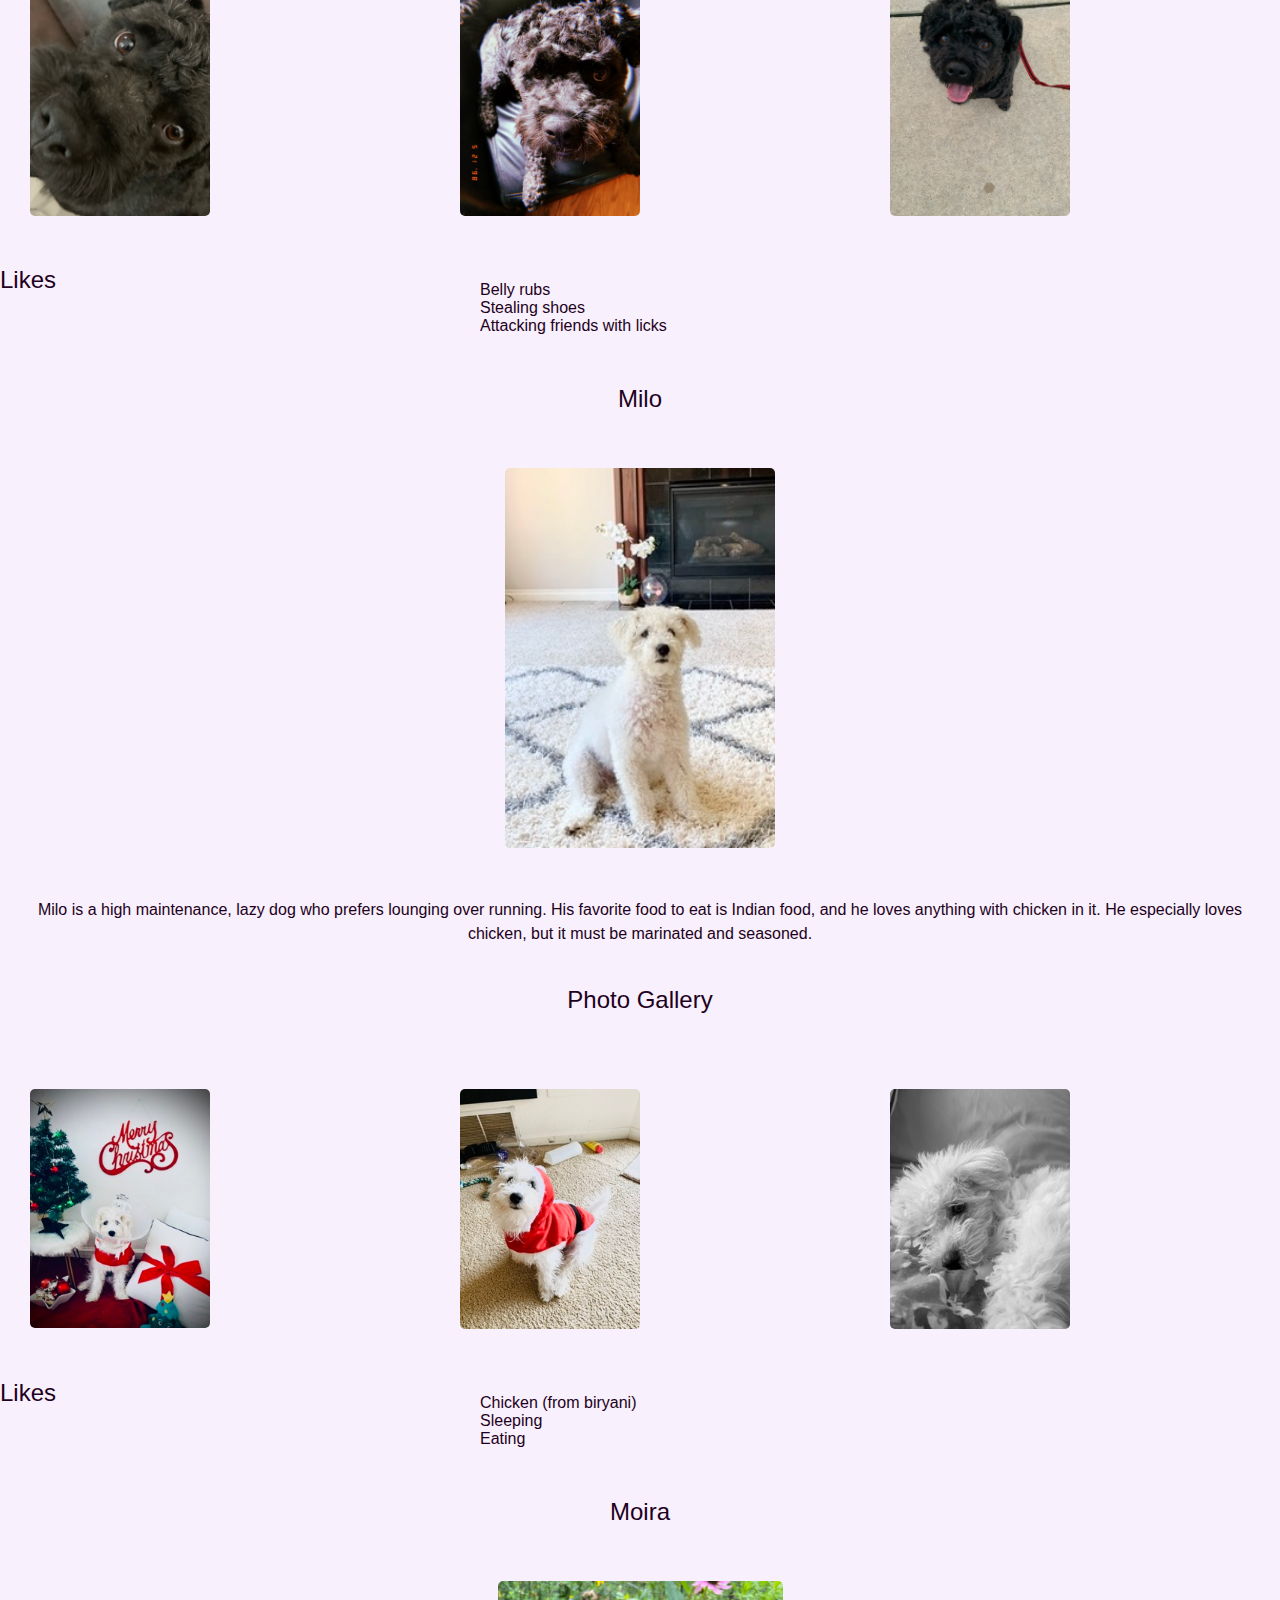
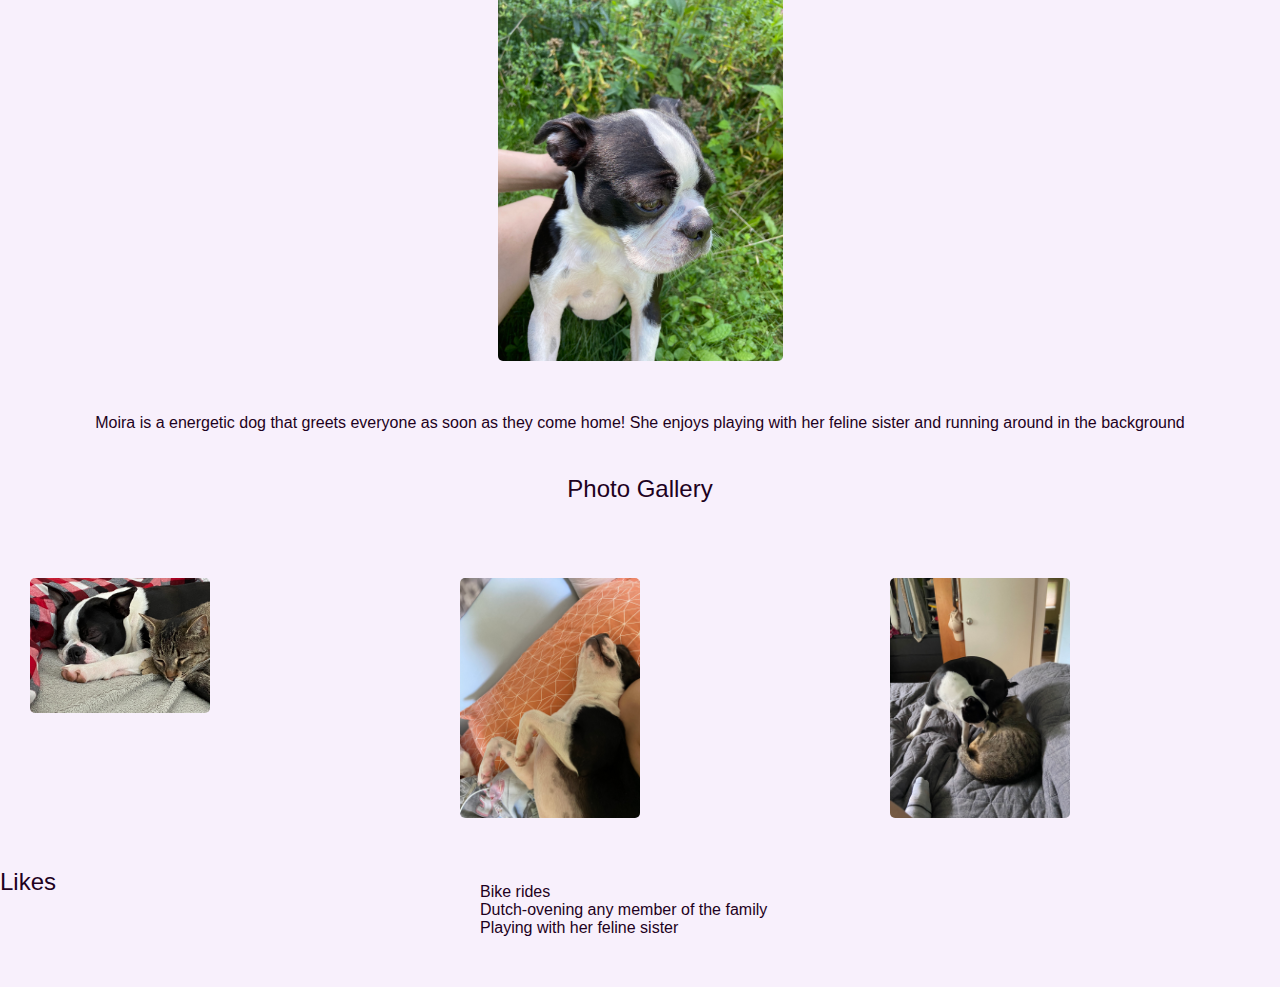
==== commit 70c169a9: "Add files via upload" ====
--- a/index.html
+++ b/index.html
@@ -13,31 +13,49 @@
 
 <body>
 
-    <a href="">Skip to Main Content</a>
-    <nav>
-        <ul>
-            <li><a href="index.html">Pets</a></li>
-            <li><a href="recipes.html">Recipes</a></li>
-            <li><a href="travel.html">Travel</a></li>
-        </ul>
-    </nav>
-    <main>
-        <h1>Pets</h1>
-        <div>
-            <h2>Bacon Q Dog</h2>
-            <img src="images/bacon.jpg" width="400" alt="Brown labradoodle wearing colorful lei">
-
-            <p>Bacon Q. Dog is a 9yr old labradoodle. He prefers to spend his days lounging among the three different
+    <div class = "skip" tabindex = "0"> <a href = "#main">Skip to Main Content</a></div>
+    <header>
+        <nav>
+            <ul>
+                <li class = "current" tabindex = "0"><a href="index.html">Pets</a></li>
+                <li tabindex = "0"><a href="recipes.html">Recipes</a></li>
+                <li tabindex = "0"><a href="travel.html">Travel</a></li>
+            </ul>
+        </nav>
+    </header>
+    
+    <main id = "main">
+        <div class = "pets_grid">
+            <div class = "intro_pets">
+                <h1>Pets</h1>
+                <p>A spotlight on some very cute pets!</p>
+            </div>
+
+        </div>
+
+        
+        <div class = "pets_grid">
+            <h2 class = "item_1" >Bacon Q Dog</h2>
+            <img src="images/bacon.jpg" width="400" alt="Brown labradoodle wearing colorful lei" class = "item_2">
+
+            <div class = "item_3">
+                <p>Bacon Q. Dog is a 9yr old labradoodle. He prefers to spend his days lounging among the three different
                 beds/couches that his family has gifted him. He enjoys a walk or two around the neighborhood, as long as
                 he can pretend that he doesn't see any of the other animals to avoid the embarrassment of not wanting to
                 admit he has no wolf-like skills in chasing them.</p>
-            <p>At night just as the rest of the family is ready to relax, Bacon suddenly wants to release all of his
+                <p>At night just as the rest of the family is ready to relax, Bacon suddenly wants to release all of his
                 energy. He will place his toys on a mini couch and frantically drag the couch around, giving his toys "a
                 ride." There is also a lot of rolling. Lots and lots of rolling.</p>
-            <h3>Photo Gallery</h3>
+
+
+
+            </div>
+
+            
+            <h3 class = "item_4">Photo Gallery</h3>
             <img src="images/bacon_bandana.JPG" width="200" alt="Brown labradoodle wearing an orange bandana">
             <img src="images/bacon_graduation.JPG" width="200"
-                alt="Small labradoodle puppy wearing a graduation cap and gown">
+            alt="Small labradoodle puppy wearing a graduation cap and gown">
             <video width="200" controls>
                 <source src="images/bacon_agility.mov">
                 Your browser does not support the video tag. This was a video of a girl and dog demonstrating a sit and
@@ -57,13 +75,17 @@
 
 
         <!-- pet 2: ash -->
-        <div>
-            <h2>Ash the Hallway Cat</h2>
-            <img src="images/ash_looking_up.jpeg" height="400" alt="Black cat looking up at someone petting him">
-
+        <div class = "pets_grid">
+            <h2 class = "item_1">Ash the Hallway Cat</h2>
+            <img src="images/ash_looking_up.jpeg" height="400" alt="Black cat looking up at someone petting him" class = "item_2">
+            <div class = "item_3">
             <p>Ash is a black cat that roams my apartment hallways. He's somehow always ready to greet me or my roommate and likes to run down the stairs to say Hi.</p>
             <p>If we're not fast enough, he will run into our apartment and hide somewhere. Ash won cutest pet for our apartments, and I'm inclined to agree.</p>
-            <h3>Photo Gallery</h3>
+
+            </div>
+
+            
+            <h3 class = "item_4">Photo Gallery</h3>
             <img src="images/ash_being_pet.jpeg" width="200" alt="black cat being pet">
             <img src="images/ash_stairs.jpg" width="200" alt="small black cat hiding behind stairs">
             <video width="200" controls muted>
@@ -86,12 +108,16 @@
 
         <!-- pet 3: earl -->
 
-        <div>
-            <h2>Earl</h2>
-            <img src="images/earl_shocked.jpeg" height="400" alt="gray cat looks shocked">
-
-            <p>Earl is a gray cat who loves playing hide and seek! He is very friendly but does <em>not</em> enjoy being picked up! You can find Earl hiding behind a corner, or trying to knock things off the mantle</p>
-            <h3>Photo Gallery</h3>
+        <div class = "pets_grid">
+            <h2 class = "item_1">Earl</h2>
+            <img src="images/earl_shocked.jpeg" height="400" alt="gray cat looks shocked" class = "item_2">
+            <div class = "item_3">
+                <p>Earl is a gray cat who loves playing hide and seek! He is very friendly but does <em>not</em> enjoy being picked up! You can find Earl hiding behind a corner, or trying to knock things off the mantle</p>
+
+            </div>
+
+
+            <h3 class = "item_4">Photo Gallery</h3>
             <img src="images/earl_perched.jpeg" width="200" alt="gray cat perched and watching">
             <img src="images/earl_squint.jpeg" width="200" alt="gray cat squints at the camera">
             <img src="images/earl_snuggled.jpeg" width="200" alt="gray cat snuggles against a leg">
@@ -104,12 +130,15 @@
             </ul>
         </div>
         <!-- pet 4: astrid -->
-        <div>
-            <h2>Astrid</h2>
-            <img src="images/astrid_surprised.jpeg" height="400" alt="black cat looks surprised">
-
-            <p>Astrid is a black cat who enjoys hiding and playing with others.</p>
-            <h3>Photo Gallery</h3>
+        <div class = "pets_grid">
+            <h2 class = "item_1">Astrid</h2>
+            <img src="images/astrid_surprised.jpeg" height="400" alt="black cat looks surprised" class = "item_2">
+            <div class = "item_3">
+                <p>Astrid is a black cat who enjoys hiding and playing with others.</p>
+                <p>She is very friendly and loves to be pet. She is also very curious and will explore any new area she can find.</p>
+            </div>
+
+            <h3 class = "item_4">Photo Gallery</h3>
             <img src="images/astrid_tucked_in.jpeg" width="200" alt="black cat tucked in bed">
             <img src="images/astrid_atop_bed.jpeg" width="200" alt="black cat sits ontop of bed">
             <img src="images/astrid_in_zipper.jpeg" width="200" alt="black cat hiding in a bag">
@@ -122,12 +151,14 @@
             </ul>
         </div>
         <!-- pet 5: maui -->
-        <div>
-            <h2>Maui</h2>
-            <img src="images/maui_cheesin.jpeg" height="400" alt="black dog smiles at the camera">
-
-            <p>Maui is a energetic black dog that frequently steals shoes to prevent people from leaving. He loves jumping on people and doesn't care for excercise all that much. He loves his family and will lick your face.</p>
-            <h3>Photo Gallery</h3>
+        <div class = "pets_grid">
+            <h2 class = "item_1">Maui</h2>
+            <img src="images/maui_cheesin.jpeg" height="400" alt="black dog smiles at the camera" class = "item_2">
+
+            <div class = "item_3">
+                <p>Maui is a energetic black dog that frequently steals shoes to prevent people from leaving. He loves jumping on people and doesn't care for excercise all that much. He loves his family and will lick your face.</p>
+            </div>
+            <h3 class = "item_4">Photo Gallery</h3>
             <img src="images/maui_up_close.jpeg" width="200" alt="maui close up picture">
             <img src="images/maui_on_the_couch.jpeg" width="200" alt="a black dog sits on the couch">
             <img src="images/maul_panting.jpeg" width="200" alt="black dog pants while looking at the camera">
@@ -141,12 +172,18 @@
         </div>
 
         <!-- pet 6: milo -->
-        <div>
-            <h2>Milo</h2>
-            <img src="images/milo_on_carpet.jpeg" height="400" alt="white dog smiles at the camera on carpet">
-
-            <p>Milo is a high maintenance, lazy dog who prefers lounging over running. His favorite food to eat is Indian food, and he loves anything with chicken in it. He especially loves chicken, but it must be marinated and seasoned.</p>
-            <h3>Photo Gallery</h3>
+        <div class = "pets_grid">
+            <h2 class = "item_1">Milo</h2>
+            <img src="images/milo_on_carpet.jpeg" height="400" alt="white dog smiles at the camera on carpet" class = "item_2">
+            
+            <div class = "item_3">
+                <p>
+                    Milo is a high maintenance, lazy dog who prefers lounging over running. His favorite food to eat is Indian food, and he loves anything with chicken in it. He especially loves chicken, but it must be marinated and seasoned.
+                </p>
+            </div>
+
+        
+            <h3 class = "item_4">Photo Gallery</h3>
             <img src="images/milo_christmas.jpeg" width="200" alt="white dog is standing in front of sign that says merry christmas">
             <img src="images/milo_in_costume.jpeg" width="200" alt="white dog in a red santa costume">
             <img src="images/milo_black_and_white.jpeg" width="200" alt="black and white picture of dog">
@@ -159,12 +196,15 @@
             </ul>
         </div>
         <!-- pet 7: moira -->
-        <div>
-            <h2>Moira</h2>
-            <img src="images/moira.jpeg" height="400" alt="black and white dog smiling at the camera">
-
-            <p>Moira is a energetic dog that greets everyone as soon as they come home! She enjoys playing with her feline sister and running around in the background</p>
-            <h3>Photo Gallery</h3>
+        <div class = "pets_grid">
+            <h2 class = "item_1">Moira</h2>
+            <img src="images/moira.jpeg" height="400" alt="black and white dog smiling at the camera" class = "item_2">
+
+            <div class = "item_3">
+                <p>Moira is a energetic dog that greets everyone as soon as they come home! She enjoys playing with her feline sister and running around in the background</p>
+            </div>
+
+             <h3 class = "item_4">Photo Gallery</h3>
             <img src="images/moira_pensive.jpeg" width="200" alt="black and white dog looks thoughtful as she sleeps">
             <img src="images/moira_relaxing.jpeg" width="200" alt="black and white leaning back on bed">
             <img src="images/moira_fighting.jpeg" width="200" alt="black and white dog fighting with a cat">
--- a/css/style.css
+++ b/css/style.css
@@ -0,0 +1,240 @@
+/* Color Scheme 
+
+main background color: #F6E5FF
+accent color: #E4582C
+
+
+
+
+
+*/
+
+
+
+
+body{
+    position: relative;
+    background-color: #f8f0fc;
+    color: #1e0121;
+    font-family: Verdana, Geneva, Tahoma, sans-serif
+}
+header{
+    border-bottom: 2px solid #E4582C;
+    
+    background-color: #f8f0fc;
+}
+nav{
+    /* Set padding and margin */
+    padding: 0 .5% 1% .5%;
+    margin: 0 2% 2% 2%;
+    justify-content: center;
+    text-align: center;
+    text-transform: uppercase;
+    letter-spacing: .2em;
+    width: 100%;
+    /* border: 2px solid #CBEAA6; */
+
+
+
+}
+/* PARALLAX INTRO */
+.intro_pets{
+    background-attachment: fixed; /* Parallax effect */     
+    background-position: center;  /* Parallax effect */
+    background-repeat: no-repeat; /* Parallax effect */
+    background-size: cover;       /* Parallax effect */
+    color: #E4582C;
+    height: auto;                /* Parallax effect */
+    background-image: url(../images/pets_header_lighter.png);
+    text-align: center;
+    margin-bottom: 50px;
+    border-bottom: 2px solid #E4582C;
+  }
+  
+  
+  .intro_pets p{
+    /* color: #E4582C; */
+    /* background-color: #f0ebf4; */
+    font-size: 1.5em;
+    font-weight: 400;
+    padding: 0 100px;
+    padding-bottom: 50px;
+    text-align: center;
+    /* margin-bottom: 20%; */
+  }
+
+/* SKIP CLASS STYLING */
+ .skip a{
+    background: white;
+    left: 0;
+    padding: 6px;
+    -webkit-transition: top 1s ease-out;
+    transition: top 1s ease-out;
+    z-index: 1;
+}
+.skip {
+    position: absolute;
+    top: -100px;
+    text-align: center;
+    /* height:100px; */
+
+
+}
+
+.skip:hover, .skip:focus {
+    top: 20px;
+    border: 3px solid black;
+    text-decoration: underline;
+}
+
+/* TEXT STYLING */
+
+h1 {
+    font-size: 5em;
+    /* font-family: Georgia, 'Times New Roman', Times, serif; */
+    font-family: Verdana, Geneva, Tahoma, sans-serif;
+    text-align: center;
+    font-weight: bolder;
+    padding: 5% 0 5% 0;
+    text-transform: uppercase;
+    letter-spacing: .2em;
+}
+
+
+h2, h3{
+    font-size: 1.5em;
+    margin-bottom: 25px;
+    /* font-family: Impact, Haettenschweiler, 'Arial Narrow Bold', sans-serif;
+    color: rgb(124, 8, 95); */
+}
+
+p{
+    line-height: 1.5em;
+    margin: 20px;
+}
+
+img{
+    /* border: 5px solid rgb(184, 170, 202); */
+    padding: 10px;
+    margin: 20px;
+    border-radius: 15px;
+    /* border-top-right-radius: 30px; */
+}
+
+
+
+/* NAV STUFF STYLING */
+
+
+li{
+    /* display: inline-block; */
+    margin-left: 50px;
+    /* margin-top: 10px;
+    padding-top: 10px; */
+   
+
+}
+ul{
+    padding-top: 15px;
+}
+
+nav ul{
+    display: flex;
+    flex-direction: column;
+    flex-wrap: nowrap;
+    /* border: 2px solid #0B132B; */
+    justify-content: center;
+    align-items: center;
+    width:100%;
+
+
+    
+}
+
+nav ul li{
+    /* display: inline; */
+    margin: 0 10px 0 10px;
+    padding: 15px;
+    font-size: 1.2em;
+    border-radius: 2px;
+    text-align: center;
+    /* border:2px solid #0B132B */
+    /* border-right: 2px solid #CBEAA6; */
+}
+nav ul li:hover, nav ul li:focus{
+    /* text-decoration: underline; */
+    font-weight: bold;
+    background-color: #dba7f7;
+    
+}
+/* nav ul li:active{
+    text-decoration: underline; 
+    font-weight: bold;
+    background-color: #C0D684;
+} */
+nav li.current, nav ul li:active{
+    /* text-decoration: underline; */
+    font-weight: bold;
+    color: #f0ebf4;
+    background-color: #a459cd;
+    
+}
+
+/* GRID VIEW STYLING FOR PETS */
+.pets_grid{
+    display: grid;
+    grid-template-columns: 1fr 1fr 1fr;
+    grid-column-gap: 10px;
+    grid-row-gap: 20px;
+    margin-bottom: 50px;
+    justify-content: center;
+}
+.intro_pets{
+    background-repeat: no-repeat;
+    grid-column: 1/-1;
+}
+.item_1, .item_2, .item_3, .item_4{
+    grid-column: 1/-1;
+}
+.item_1{
+    grid-row-start: 1;
+    /* grid-column: 1/-1; */
+    text-align: center;
+    overflow: auto;
+}
+.item_2{
+    grid-row-start: 2;
+    /* grid-column: 1/-1; */
+    margin: auto;
+    
+}
+.item_3, .item_4{
+    text-align: center;
+    overflow: auto;
+}
+
+
+
+
+
+
+
+
+
+@media screen and (min-width: 800px){
+    nav{
+        padding: 0;
+        text-align: left;
+        
+    }
+    nav ul{
+        flex-direction: row;
+        justify-content: flex-start;
+        align-items: flex-start;
+        
+
+    }
+
+
+}
+
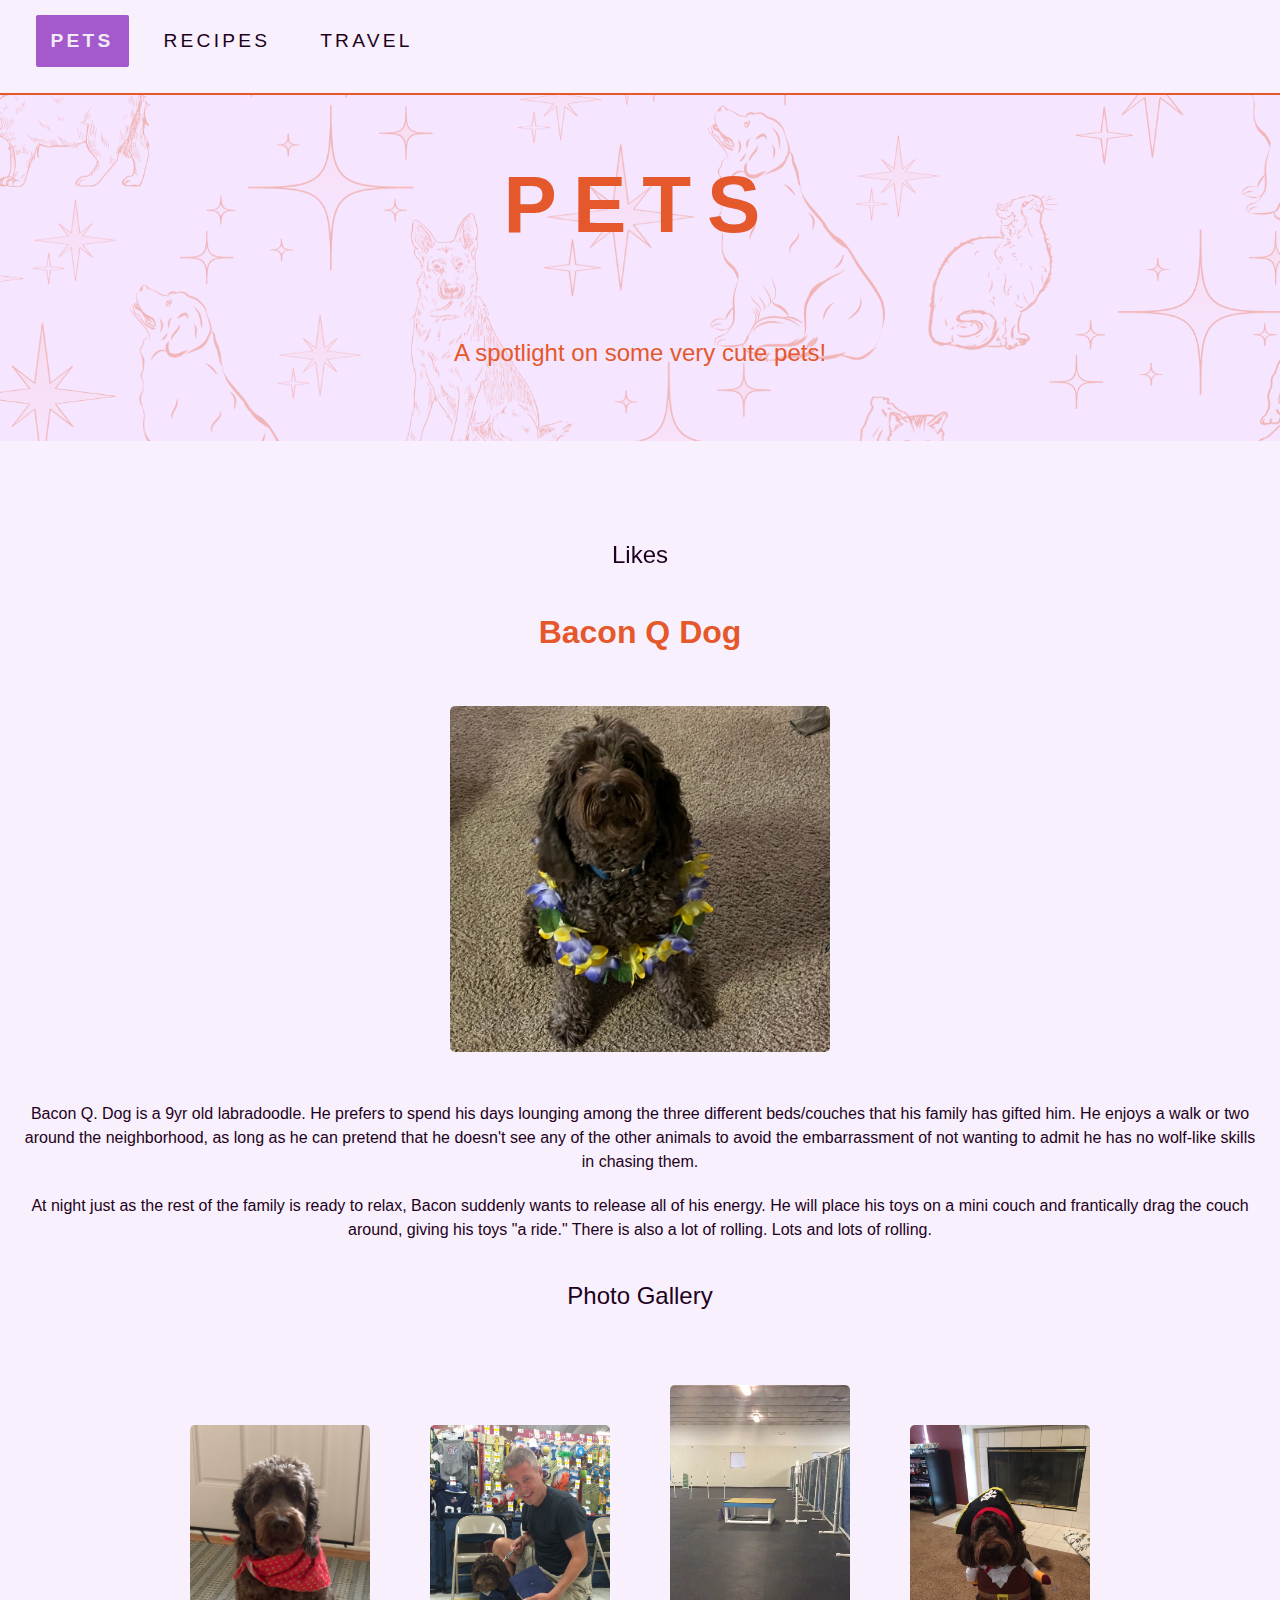
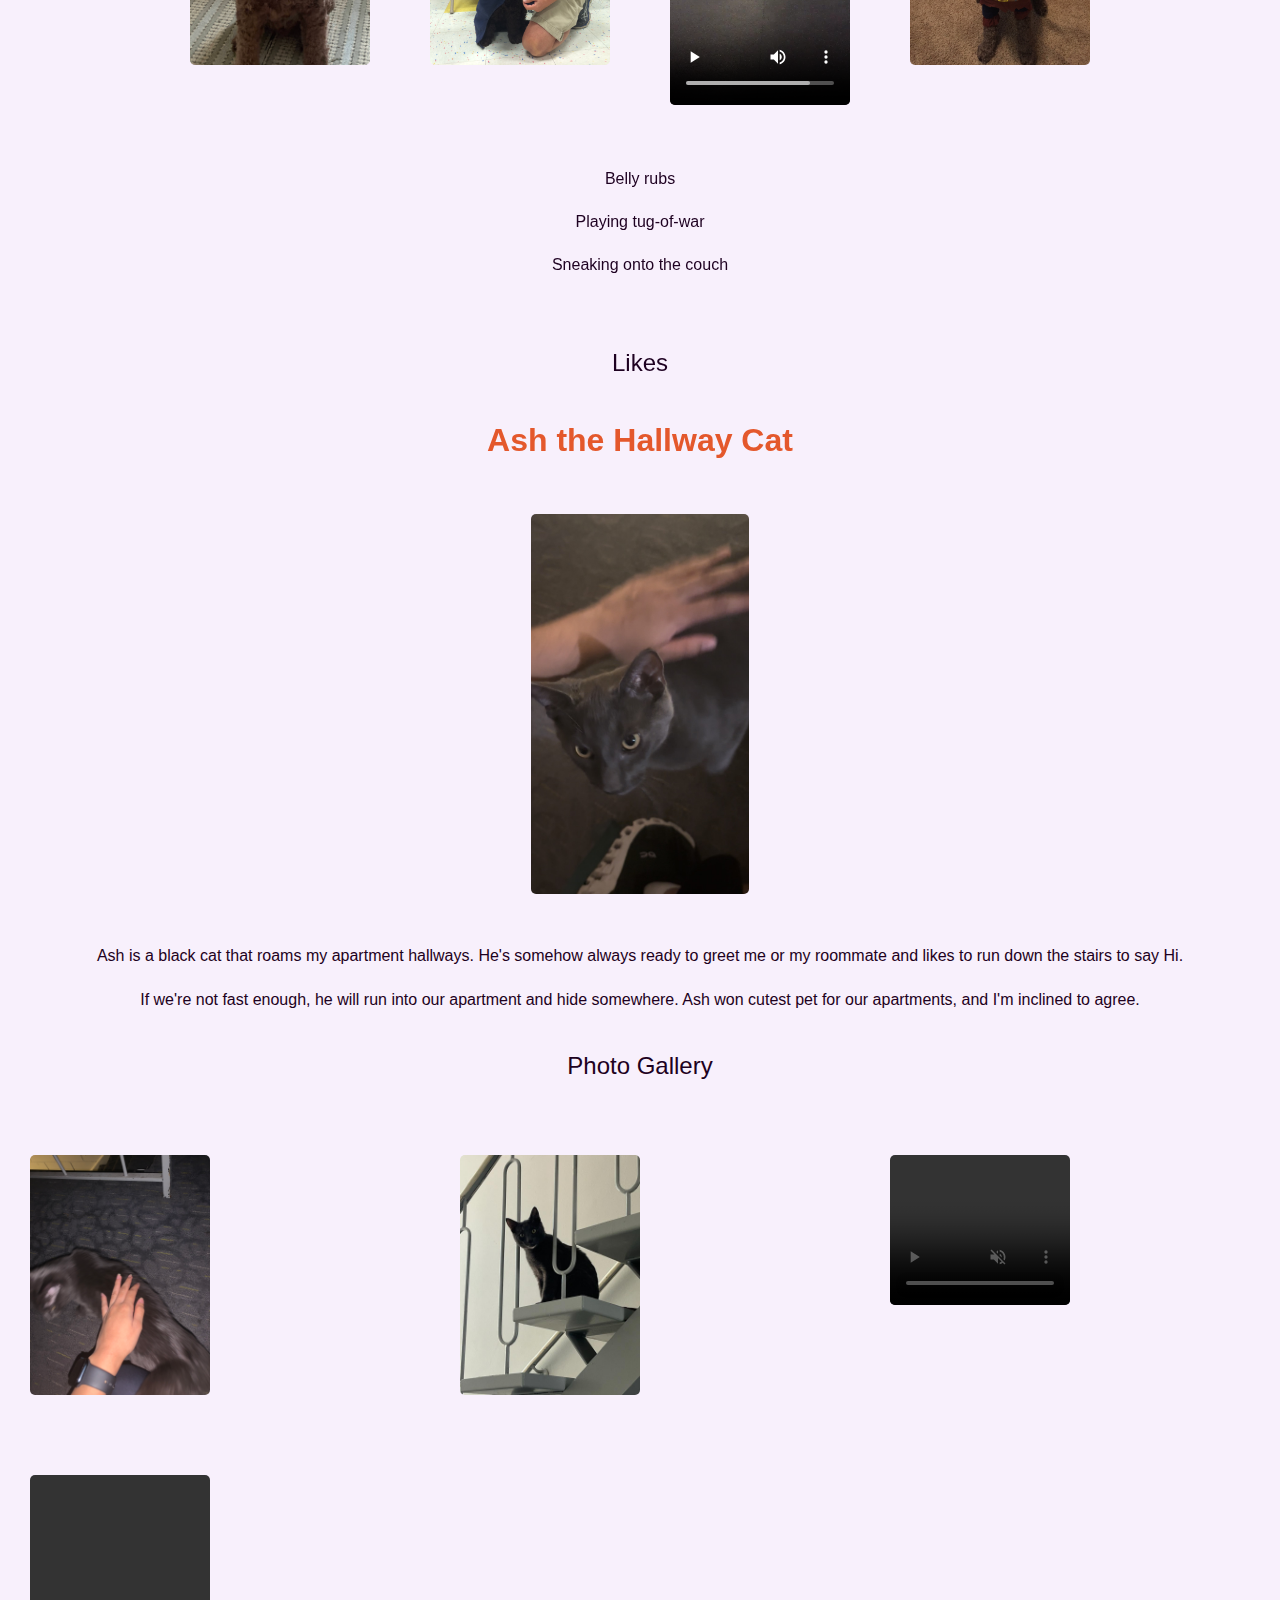
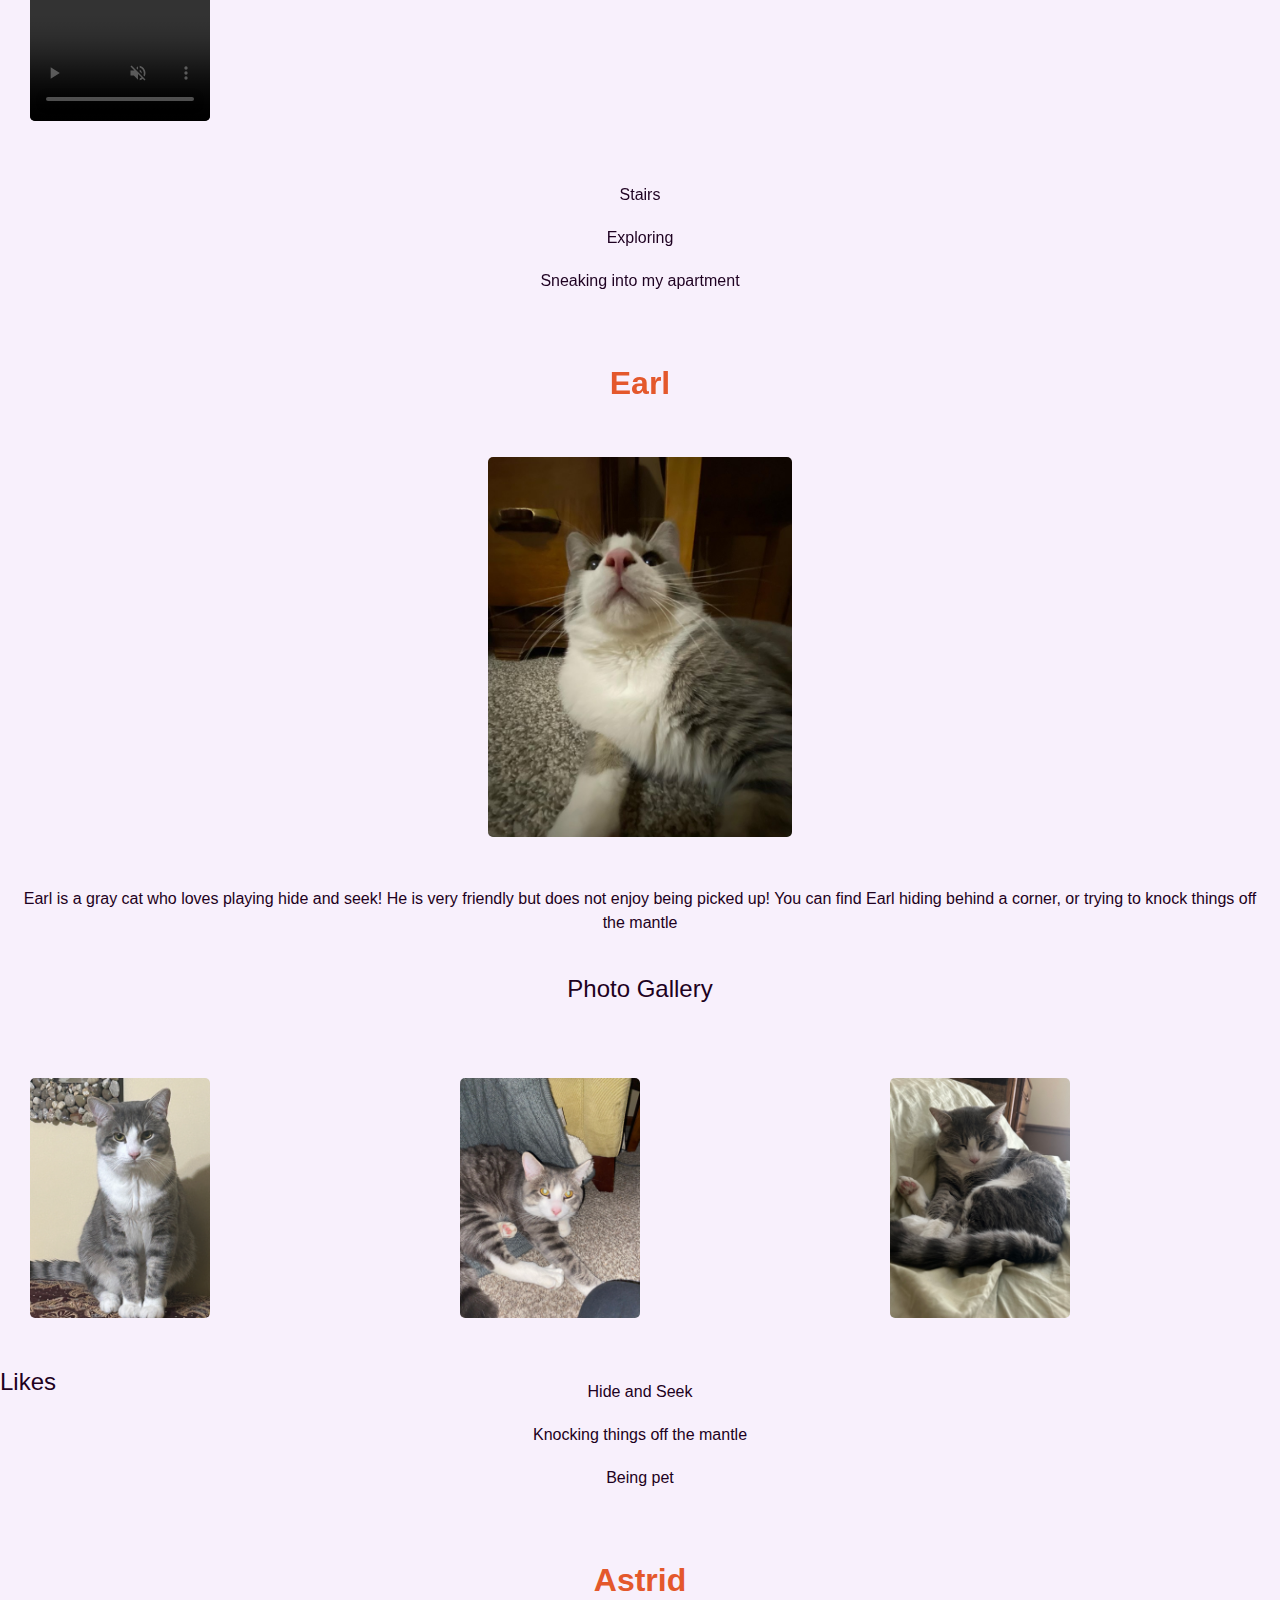
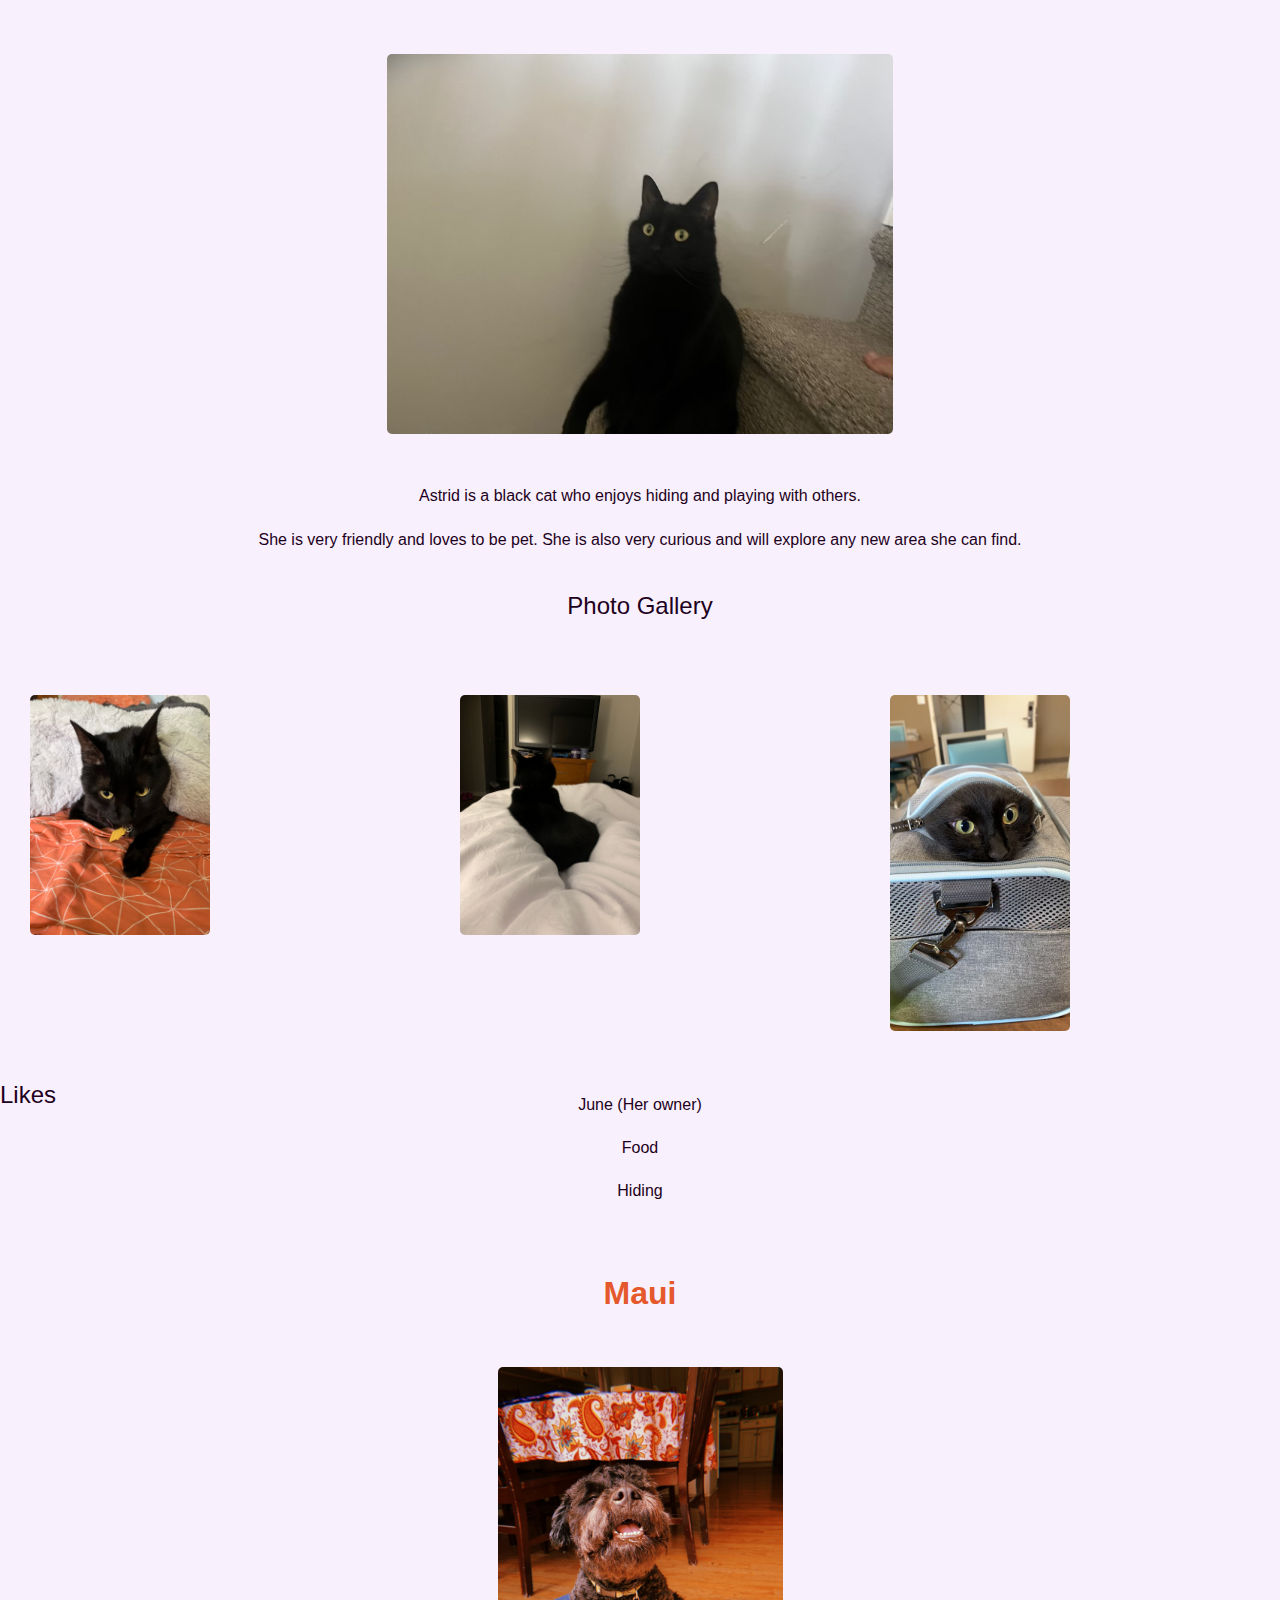
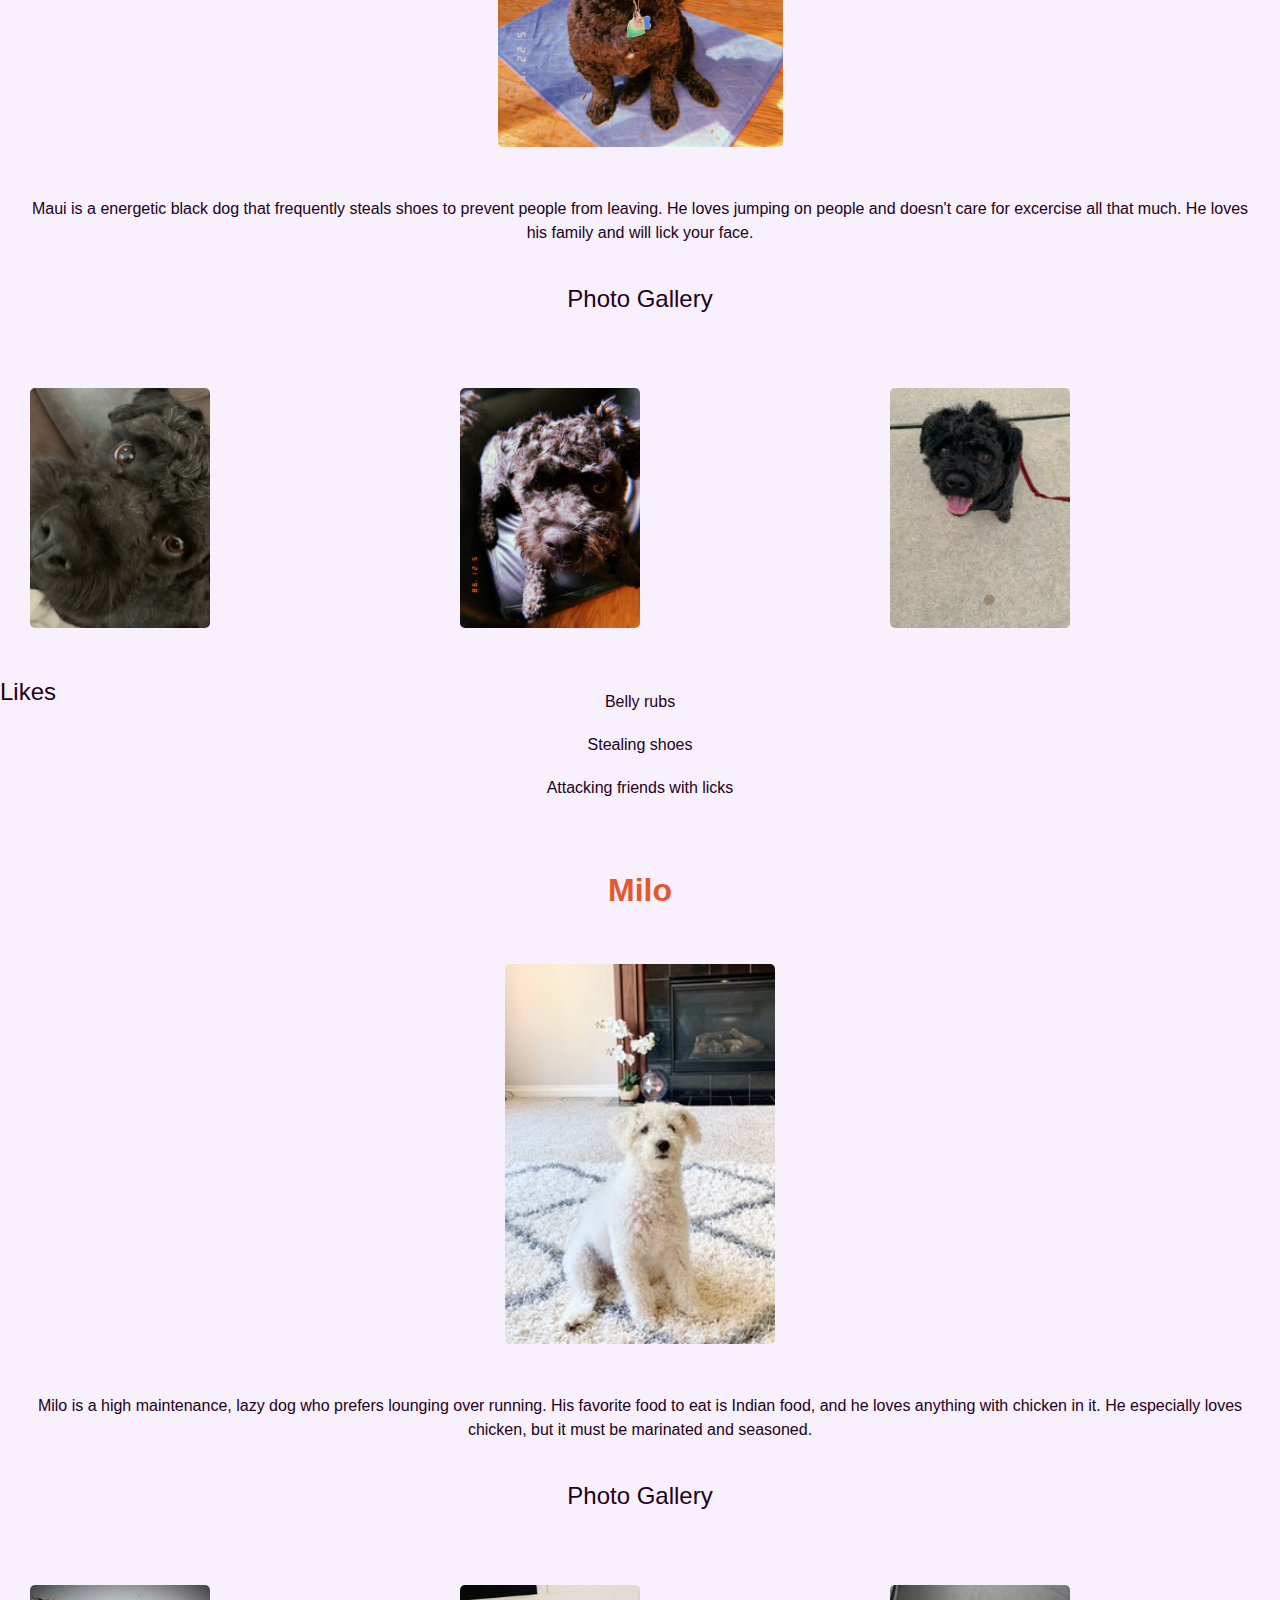
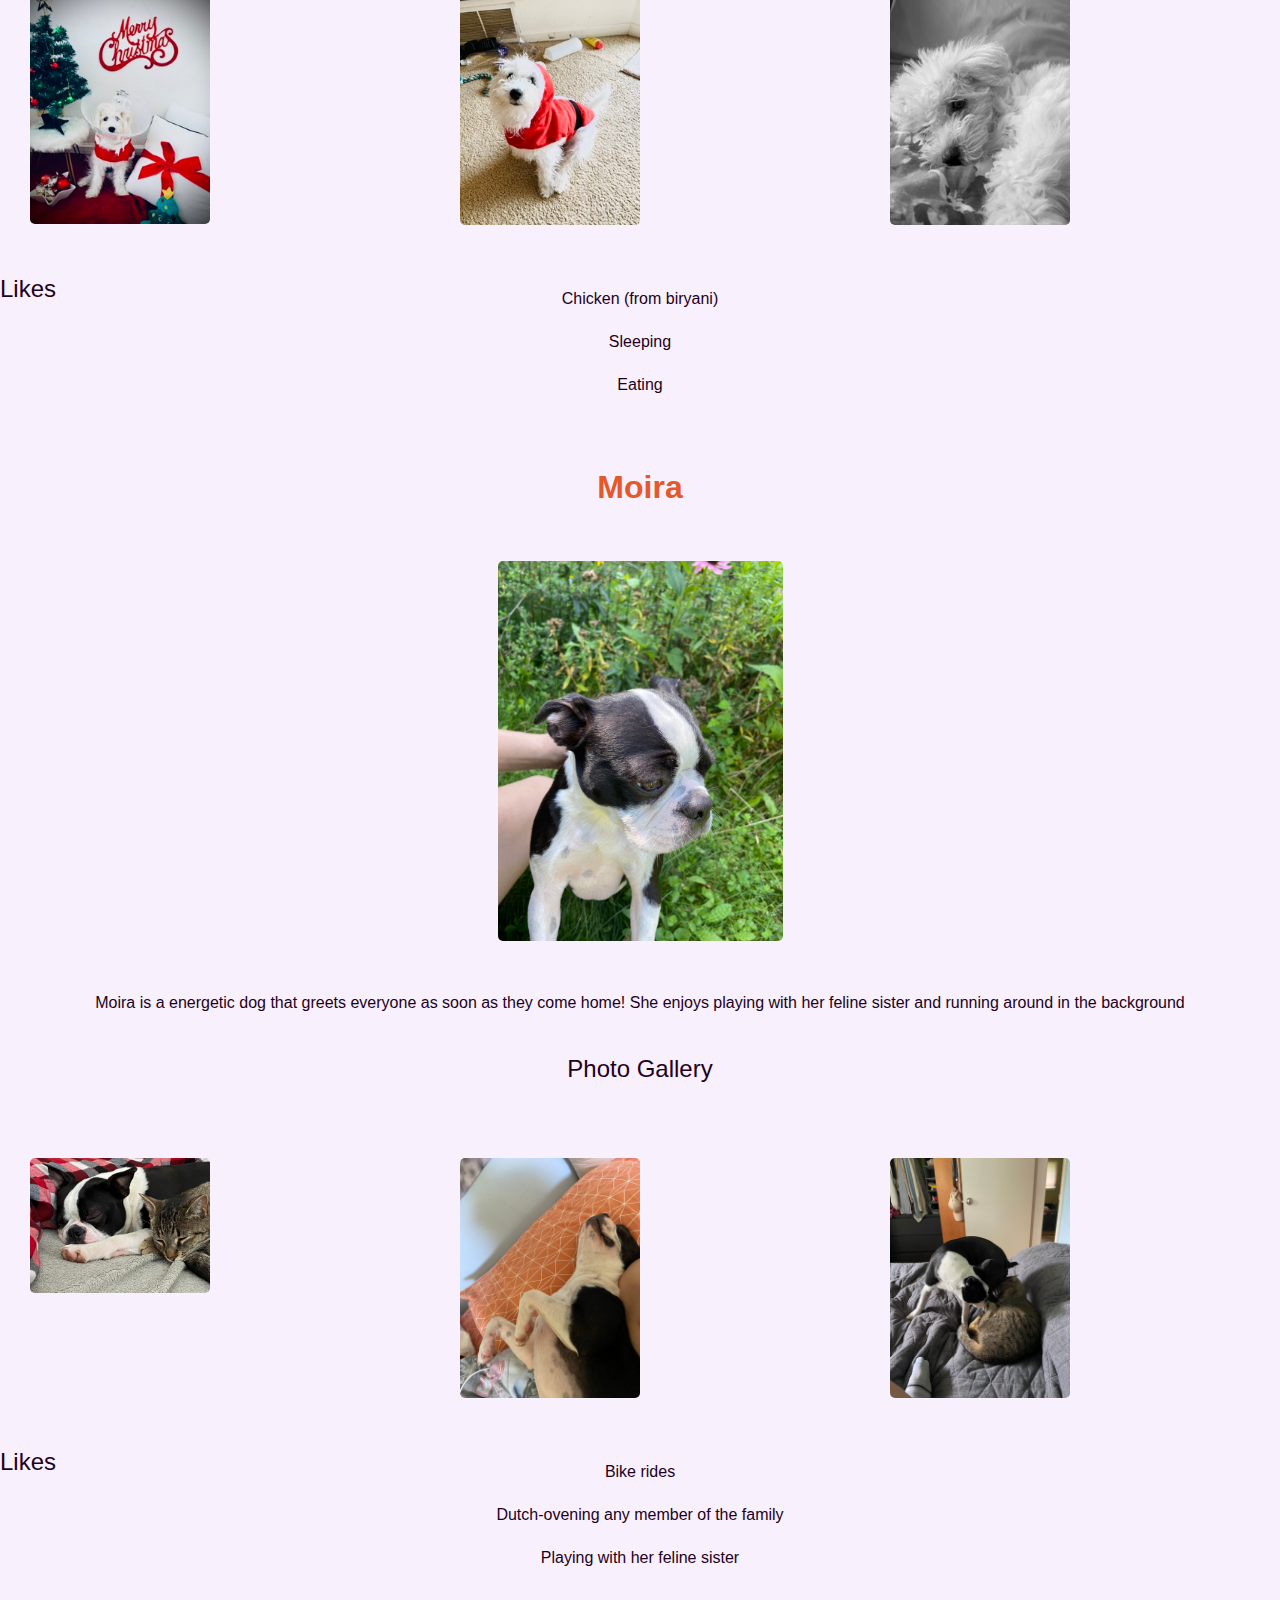
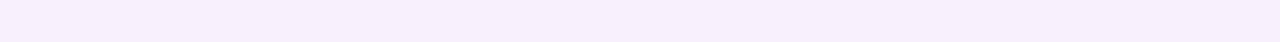
==== commit 2fa0242b: "Add files via upload" ====
--- a/index.html
+++ b/index.html
@@ -36,7 +36,7 @@
         
         <div class = "pets_grid">
             <h2 class = "item_1" >Bacon Q Dog</h2>
-            <img src="images/bacon.jpg" width="400" alt="Brown labradoodle wearing colorful lei" class = "item_2">
+            <img src="images/bacon.jpg" width="400" alt="Brown labradoodle wearing colorful lei" class = "item_2" tabindex = "0">
 
             <div class = "item_3">
                 <p>Bacon Q. Dog is a 9yr old labradoodle. He prefers to spend his days lounging among the three different
@@ -53,22 +53,30 @@
 
             
             <h3 class = "item_4">Photo Gallery</h3>
-            <img src="images/bacon_bandana.JPG" width="200" alt="Brown labradoodle wearing an orange bandana">
-            <img src="images/bacon_graduation.JPG" width="200"
-            alt="Small labradoodle puppy wearing a graduation cap and gown">
-            <video width="200" controls>
+            <div class = "img_gallery">
+                <img src="images/bacon_bandana.JPG" width="200" alt="Brown labradoodle wearing an orange bandana" tabindex = "0">
+                <img src="images/bacon_graduation.JPG" width="200"
+                alt="Small labradoodle puppy wearing a graduation cap and gown" tabindex = "0">
+                <video width="200" controls tabindex = "0">
                 <source src="images/bacon_agility.mov">
                 Your browser does not support the video tag. This was a video of a girl and dog demonstrating a sit and
                 stay procedure
             </video>
-            <img src="images/bacon_halloween.JPG" width="200" alt="Brown labradoodle wearing a pirate costume">
-
-            <h3>Likes</h3>
-            <ul>
-                <li>Belly rubs</li>
-                <li>Playing tug-of-war</li>
-                <li>Sneaking onto the couch</li>
-            </ul>
+                <img src="images/bacon_halloween.JPG" width="200" alt="Brown labradoodle wearing a pirate costume" tabindex = "0">
+
+            </div>
+            
+
+            <h3 class = "item_5">Likes</h3>
+            <div class = "item_6">
+                <ul class = "item_6">
+                    <li>Belly rubs</li>
+                    <li>Playing tug-of-war</li>
+                    <li>Sneaking onto the couch</li>
+                </ul>
+
+            </div>
+
             <!-- Colleen van Lent -->
 
         </div>
@@ -77,7 +85,7 @@
         <!-- pet 2: ash -->
         <div class = "pets_grid">
             <h2 class = "item_1">Ash the Hallway Cat</h2>
-            <img src="images/ash_looking_up.jpeg" height="400" alt="Black cat looking up at someone petting him" class = "item_2">
+            <img src="images/ash_looking_up.jpeg" height="400" alt="Black cat looking up at someone petting him" class = "item_2" tabindex = "0">
             <div class = "item_3">
             <p>Ash is a black cat that roams my apartment hallways. He's somehow always ready to greet me or my roommate and likes to run down the stairs to say Hi.</p>
             <p>If we're not fast enough, he will run into our apartment and hide somewhere. Ash won cutest pet for our apartments, and I'm inclined to agree.</p>
@@ -86,9 +94,9 @@
 
             
             <h3 class = "item_4">Photo Gallery</h3>
-            <img src="images/ash_being_pet.jpeg" width="200" alt="black cat being pet">
-            <img src="images/ash_stairs.jpg" width="200" alt="small black cat hiding behind stairs">
-            <video width="200" controls muted>
+            <img src="images/ash_being_pet.jpeg" width="200" alt="black cat being pet" tabindex = "0">
+            <img src="images/ash_stairs.jpg" width="200" alt="small black cat hiding behind stairs" tabindex = "0">
+            <video width="200" controls muted tabindex = "0">
                 <source src="images/ash_video.MOV">
                 Your browser does not support the video tag. This was a video of a black cat hiding behind staircase rails
             </video>
@@ -97,8 +105,11 @@
                 Your browser does not support the video tag. This was a video of a black cat being pet and running away.
             </video>
 
-            <h3>Likes</h3>
-            <ul>
+            <h3 class = "item_5">Likes</h3>
+            <!-- <div class = "item_6">
+          
+            </div> -->
+            <ul class = "item_6">
                 <li>Stairs</li>
                 <li>Exploring</li>
                 <li>Sneaking into my apartment</li>
@@ -110,7 +121,7 @@
 
         <div class = "pets_grid">
             <h2 class = "item_1">Earl</h2>
-            <img src="images/earl_shocked.jpeg" height="400" alt="gray cat looks shocked" class = "item_2">
+            <img src="images/earl_shocked.jpeg" height="400" alt="gray cat looks shocked" class = "item_2" tabindex = "0">
             <div class = "item_3">
                 <p>Earl is a gray cat who loves playing hide and seek! He is very friendly but does <em>not</em> enjoy being picked up! You can find Earl hiding behind a corner, or trying to knock things off the mantle</p>
 
@@ -118,9 +129,9 @@
 
 
             <h3 class = "item_4">Photo Gallery</h3>
-            <img src="images/earl_perched.jpeg" width="200" alt="gray cat perched and watching">
-            <img src="images/earl_squint.jpeg" width="200" alt="gray cat squints at the camera">
-            <img src="images/earl_snuggled.jpeg" width="200" alt="gray cat snuggles against a leg">
+            <img src="images/earl_perched.jpeg" width="200" alt="gray cat perched and watching" tabindex = "0">
+            <img src="images/earl_squint.jpeg" width="200" alt="gray cat squints at the camera" tabindex = "0">
+            <img src="images/earl_snuggled.jpeg" width="200" alt="gray cat snuggles against a leg" tabindex = "0">
 
             <h3>Likes</h3>
             <ul>
@@ -132,16 +143,16 @@
         <!-- pet 4: astrid -->
         <div class = "pets_grid">
             <h2 class = "item_1">Astrid</h2>
-            <img src="images/astrid_surprised.jpeg" height="400" alt="black cat looks surprised" class = "item_2">
+            <img src="images/astrid_surprised.jpeg" height="400" alt="black cat looks surprised" class = "item_2" tabindex = "0">
             <div class = "item_3">
                 <p>Astrid is a black cat who enjoys hiding and playing with others.</p>
                 <p>She is very friendly and loves to be pet. She is also very curious and will explore any new area she can find.</p>
             </div>
 
             <h3 class = "item_4">Photo Gallery</h3>
-            <img src="images/astrid_tucked_in.jpeg" width="200" alt="black cat tucked in bed">
-            <img src="images/astrid_atop_bed.jpeg" width="200" alt="black cat sits ontop of bed">
-            <img src="images/astrid_in_zipper.jpeg" width="200" alt="black cat hiding in a bag">
+            <img src="images/astrid_tucked_in.jpeg" width="200" alt="black cat tucked in bed" tabindex = "0">
+            <img src="images/astrid_atop_bed.jpeg" width="200" alt="black cat sits ontop of bed" tabindex = "0">
+            <img src="images/astrid_in_zipper.jpeg" width="200" alt="black cat hiding in a bag" tabindex = "0">
 
             <h3>Likes</h3>
             <ul>
@@ -153,15 +164,15 @@
         <!-- pet 5: maui -->
         <div class = "pets_grid">
             <h2 class = "item_1">Maui</h2>
-            <img src="images/maui_cheesin.jpeg" height="400" alt="black dog smiles at the camera" class = "item_2">
+            <img src="images/maui_cheesin.jpeg" height="400" alt="black dog smiles at the camera" class = "item_2" tabindex = "0">
 
             <div class = "item_3">
                 <p>Maui is a energetic black dog that frequently steals shoes to prevent people from leaving. He loves jumping on people and doesn't care for excercise all that much. He loves his family and will lick your face.</p>
             </div>
             <h3 class = "item_4">Photo Gallery</h3>
-            <img src="images/maui_up_close.jpeg" width="200" alt="maui close up picture">
-            <img src="images/maui_on_the_couch.jpeg" width="200" alt="a black dog sits on the couch">
-            <img src="images/maul_panting.jpeg" width="200" alt="black dog pants while looking at the camera">
+            <img src="images/maui_up_close.jpeg" width="200" alt="maui close up picture" tabindex = "0">
+            <img src="images/maui_on_the_couch.jpeg" width="200" alt="a black dog sits on the couch" tabindex = "0">
+            <img src="images/maul_panting.jpeg" width="200" alt="black dog pants while looking at the camera" tabindex = "0">
 
             <h3>Likes</h3>
             <ul>
@@ -174,7 +185,7 @@
         <!-- pet 6: milo -->
         <div class = "pets_grid">
             <h2 class = "item_1">Milo</h2>
-            <img src="images/milo_on_carpet.jpeg" height="400" alt="white dog smiles at the camera on carpet" class = "item_2">
+            <img src="images/milo_on_carpet.jpeg" height="400" alt="white dog smiles at the camera on carpet" class = "item_2" tabindex = "0">
             
             <div class = "item_3">
                 <p>
@@ -184,9 +195,9 @@
 
         
             <h3 class = "item_4">Photo Gallery</h3>
-            <img src="images/milo_christmas.jpeg" width="200" alt="white dog is standing in front of sign that says merry christmas">
-            <img src="images/milo_in_costume.jpeg" width="200" alt="white dog in a red santa costume">
-            <img src="images/milo_black_and_white.jpeg" width="200" alt="black and white picture of dog">
+            <img src="images/milo_christmas.jpeg" width="200" alt="white dog is standing in front of sign that says merry christmas" tabindex = "0">
+            <img src="images/milo_in_costume.jpeg" width="200" alt="white dog in a red santa costume" tabindex = "0">
+            <img src="images/milo_black_and_white.jpeg" width="200" alt="black and white picture of dog" tabindex = "0">
 
             <h3>Likes</h3>
             <ul>
@@ -198,16 +209,16 @@
         <!-- pet 7: moira -->
         <div class = "pets_grid">
             <h2 class = "item_1">Moira</h2>
-            <img src="images/moira.jpeg" height="400" alt="black and white dog smiling at the camera" class = "item_2">
+            <img src="images/moira.jpeg" height="400" alt="black and white dog smiling at the camera" class = "item_2" tabindex = "0">
 
             <div class = "item_3">
                 <p>Moira is a energetic dog that greets everyone as soon as they come home! She enjoys playing with her feline sister and running around in the background</p>
             </div>
 
              <h3 class = "item_4">Photo Gallery</h3>
-            <img src="images/moira_pensive.jpeg" width="200" alt="black and white dog looks thoughtful as she sleeps">
-            <img src="images/moira_relaxing.jpeg" width="200" alt="black and white leaning back on bed">
-            <img src="images/moira_fighting.jpeg" width="200" alt="black and white dog fighting with a cat">
+            <img src="images/moira_pensive.jpeg" width="200" alt="black and white dog looks thoughtful as she sleeps" tabindex = "0">
+            <img src="images/moira_relaxing.jpeg" width="200" alt="black and white leaning back on bed" tabindex = "0">
+            <img src="images/moira_fighting.jpeg" width="200" alt="black and white dog fighting with a cat" tabindex = "0">
 
             <h3>Likes</h3>
             <ul>
--- a/css/style.css
+++ b/css/style.css
@@ -100,10 +100,16 @@
     letter-spacing: .2em;
 }
 
-
-h2, h3{
+h2{
+    color:#E4582C;
+    font-weight: bold;
+    font-size: 2em;
+    margin-bottom: 25px;
+}
+h3{
     font-size: 1.5em;
     margin-bottom: 25px;
+
     /* font-family: Impact, Haettenschweiler, 'Arial Narrow Bold', sans-serif;
     color: rgb(124, 8, 95); */
 }
@@ -120,6 +126,17 @@
     border-radius: 15px;
     /* border-top-right-radius: 30px; */
 }
+video{
+    padding: 10px;
+    margin: 20px;
+    border-radius: 15px;
+    max-height: 500px;
+}
+img:hover, video:hover, img:focus, video:focus{
+    border: 2px solid #E4582C;
+    transform: scale(1.2);
+    z-index: 100;
+}
 
 
 
@@ -127,8 +144,10 @@
 
 
 li{
-    /* display: inline-block; */
-    margin-left: 50px;
+    display: flex;
+    justify-content: center;
+    margin-bottom: 25px;
+    
     /* margin-top: 10px;
     padding-top: 10px; */
    
@@ -188,19 +207,22 @@
     grid-row-gap: 20px;
     margin-bottom: 50px;
     justify-content: center;
-}
+    /* border-bottom: 2px solid #E4582C; */
+}
+
 .intro_pets{
     background-repeat: no-repeat;
     grid-column: 1/-1;
-}
-.item_1, .item_2, .item_3, .item_4{
+    border: none;
+}
+.item_1, .item_2, .item_3, .item_4, .item_5, .item_6{
     grid-column: 1/-1;
 }
 .item_1{
     grid-row-start: 1;
     /* grid-column: 1/-1; */
     text-align: center;
-    overflow: auto;
+    overflow: scroll;
 }
 .item_2{
     grid-row-start: 2;
@@ -212,10 +234,35 @@
     text-align: center;
     overflow: auto;
 }
-
-
-
-
+.item_3{
+    grid-row-start: 3;
+}
+.item_4{
+    grid-row-start: 4;
+}
+.item_5{
+    grid-row-start: -2;
+    text-align: center;
+
+}
+.item_7{
+    grid-row-start: -1;
+    text-align: center;
+    overflow: auto;
+}
+
+
+/* FLEX STYLING FOR IMAGE GALLERY */
+
+.img_gallery{
+    display: flex;
+    flex-direction: row;
+    flex-wrap: wrap;
+    justify-content: center;
+    align-items: center;
+    grid-row-start: 5;
+    grid-column: 1/-1;
+}
 
 
 
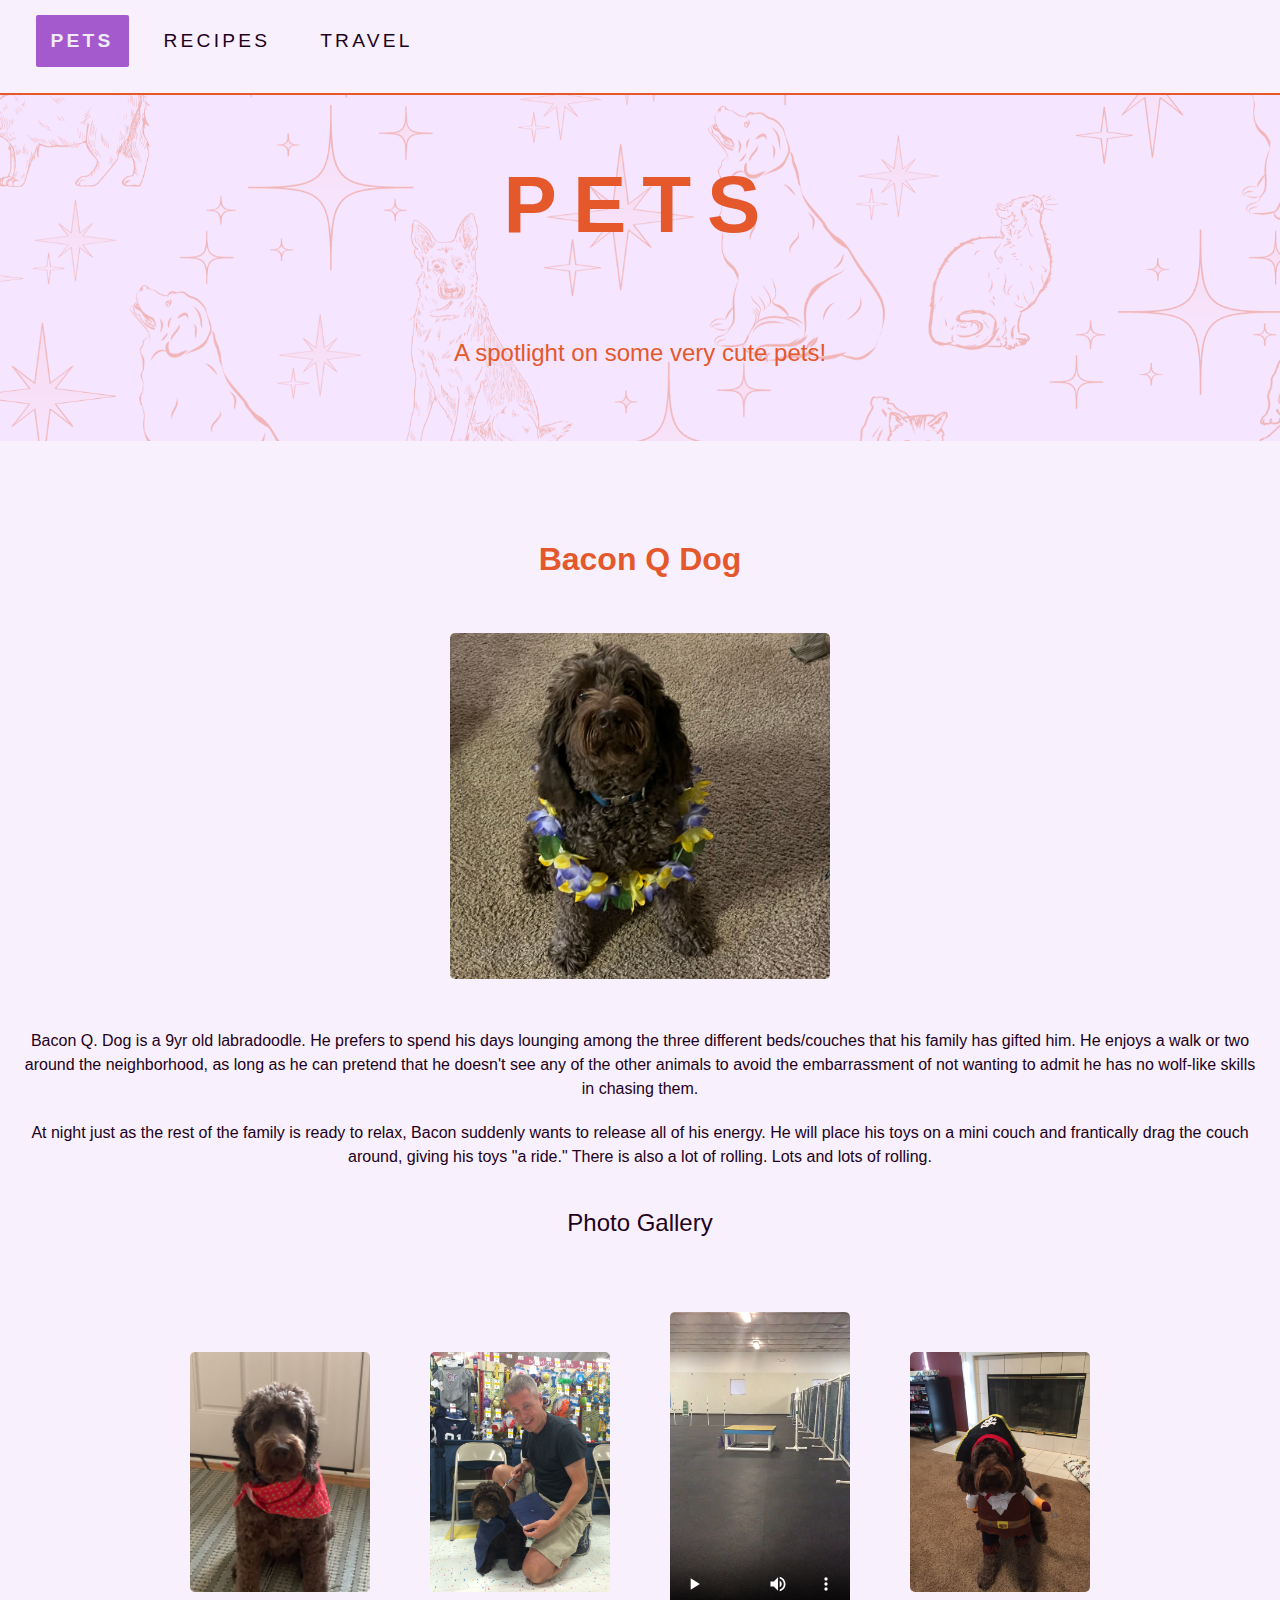
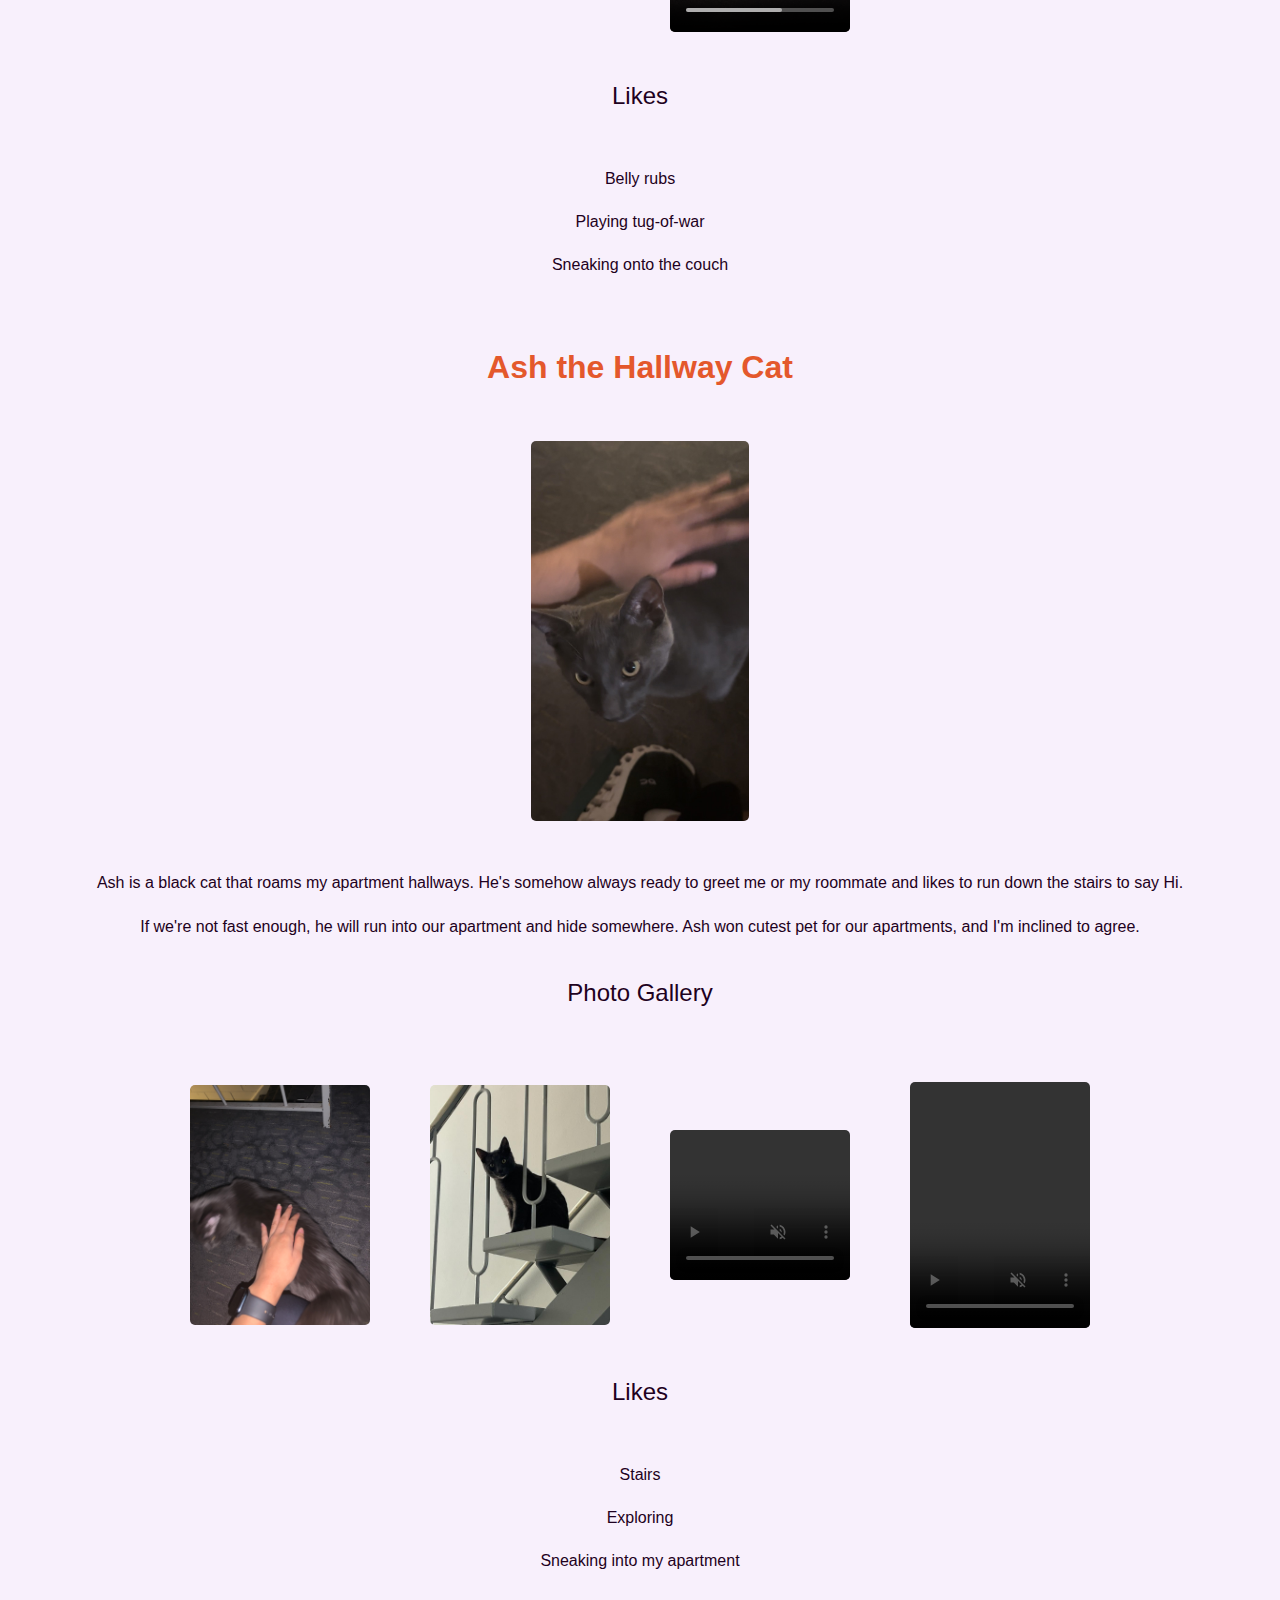
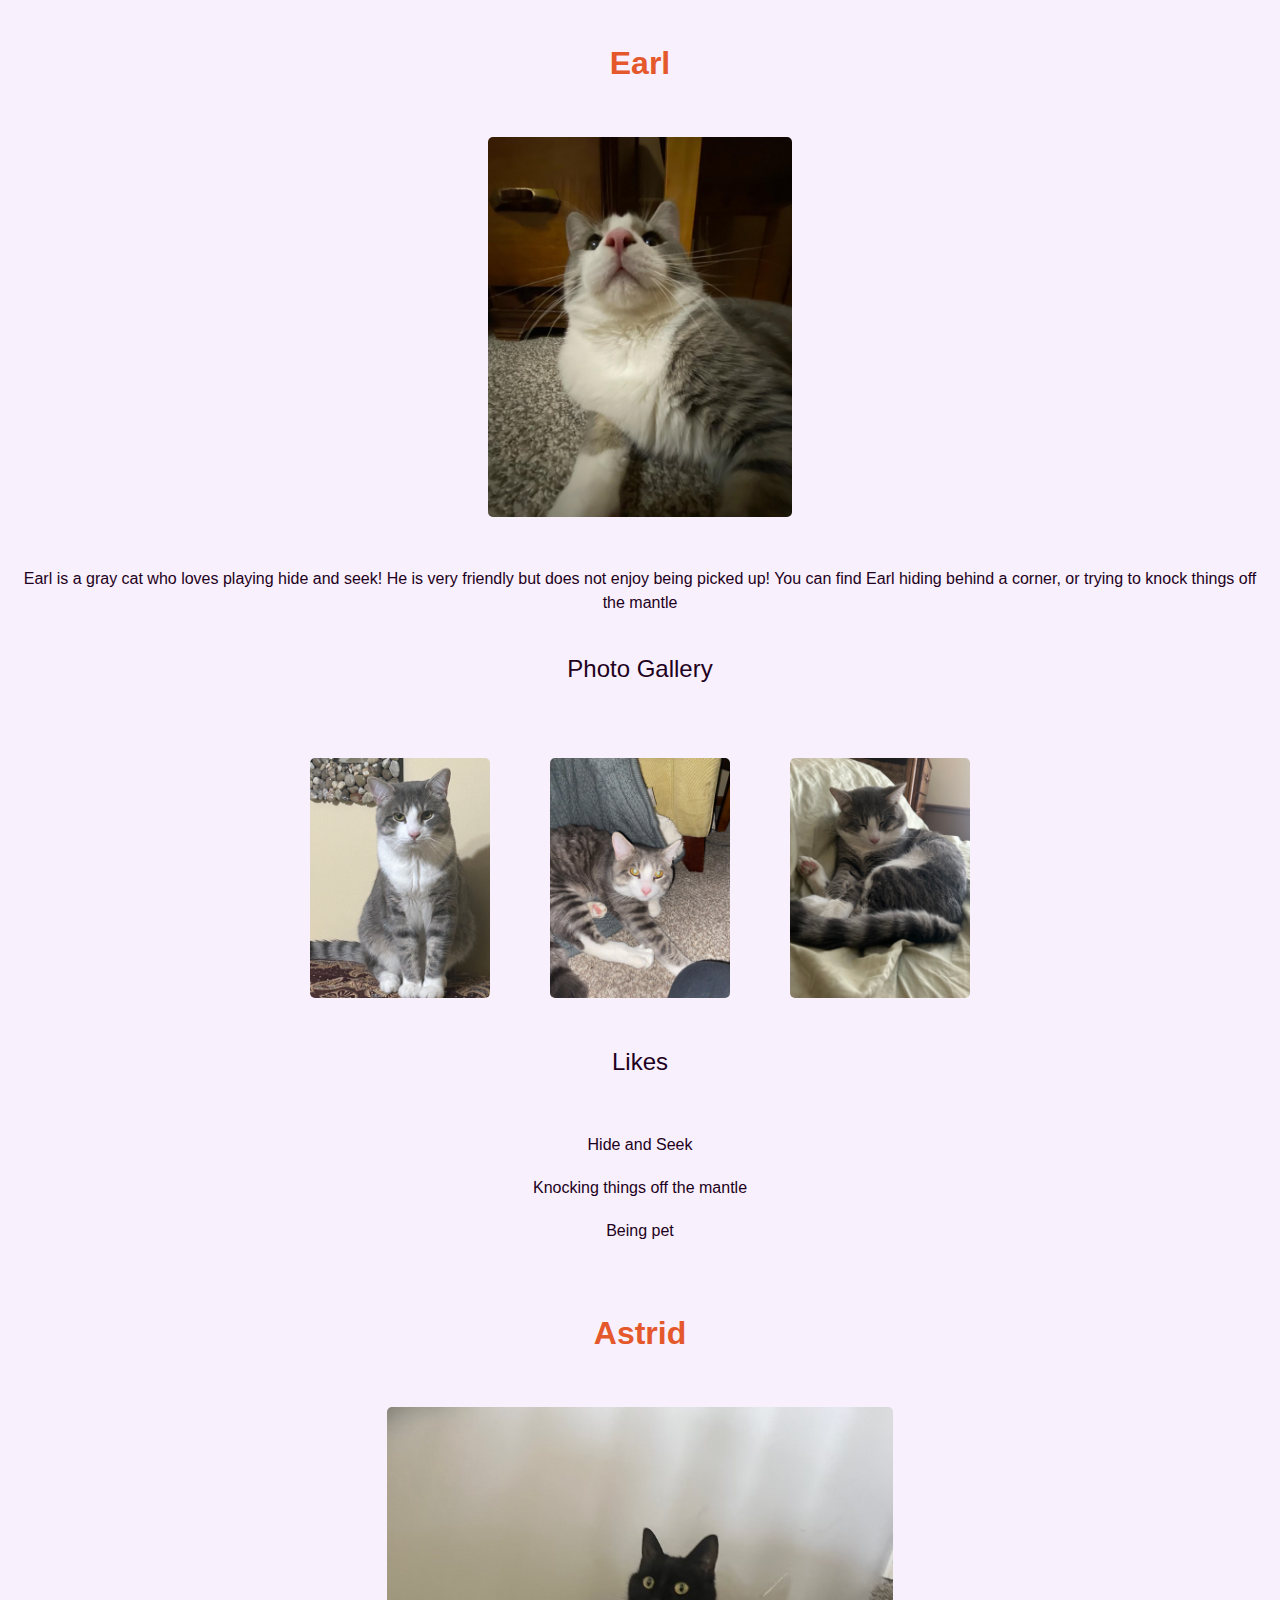
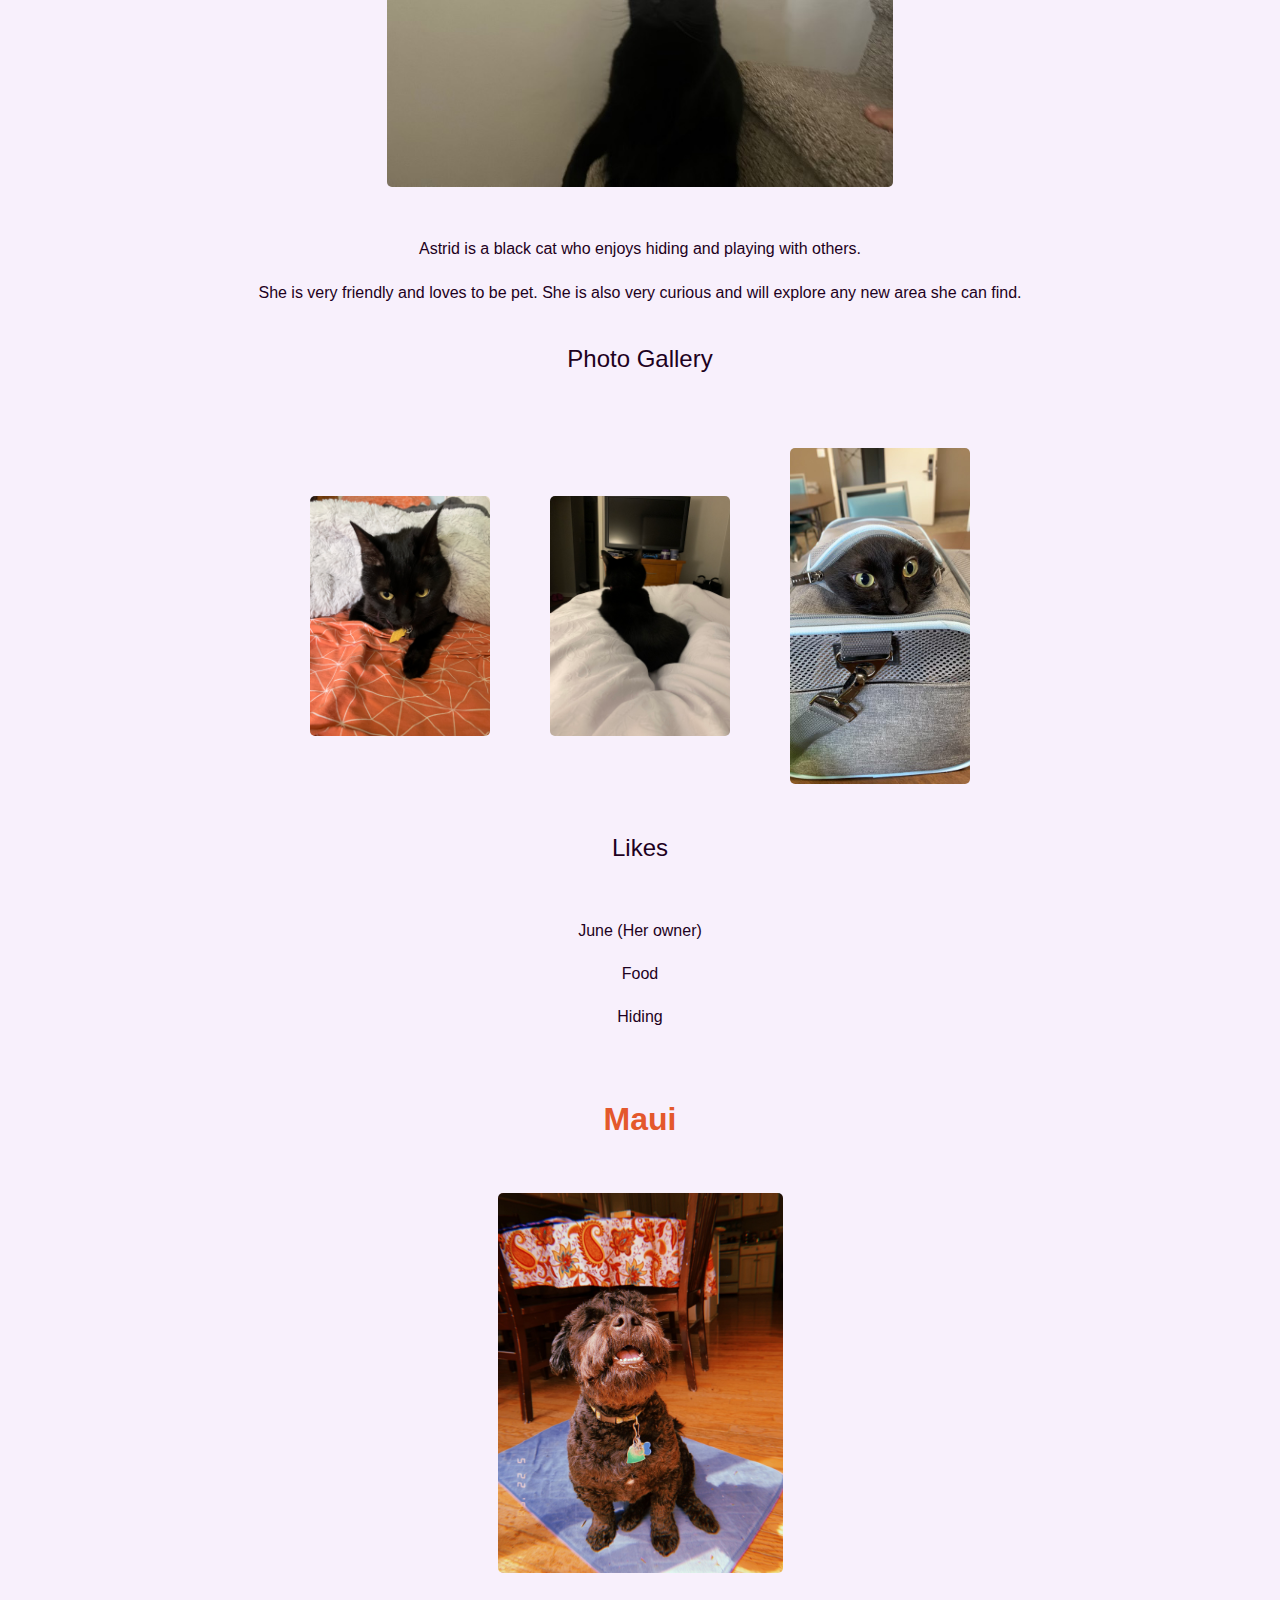
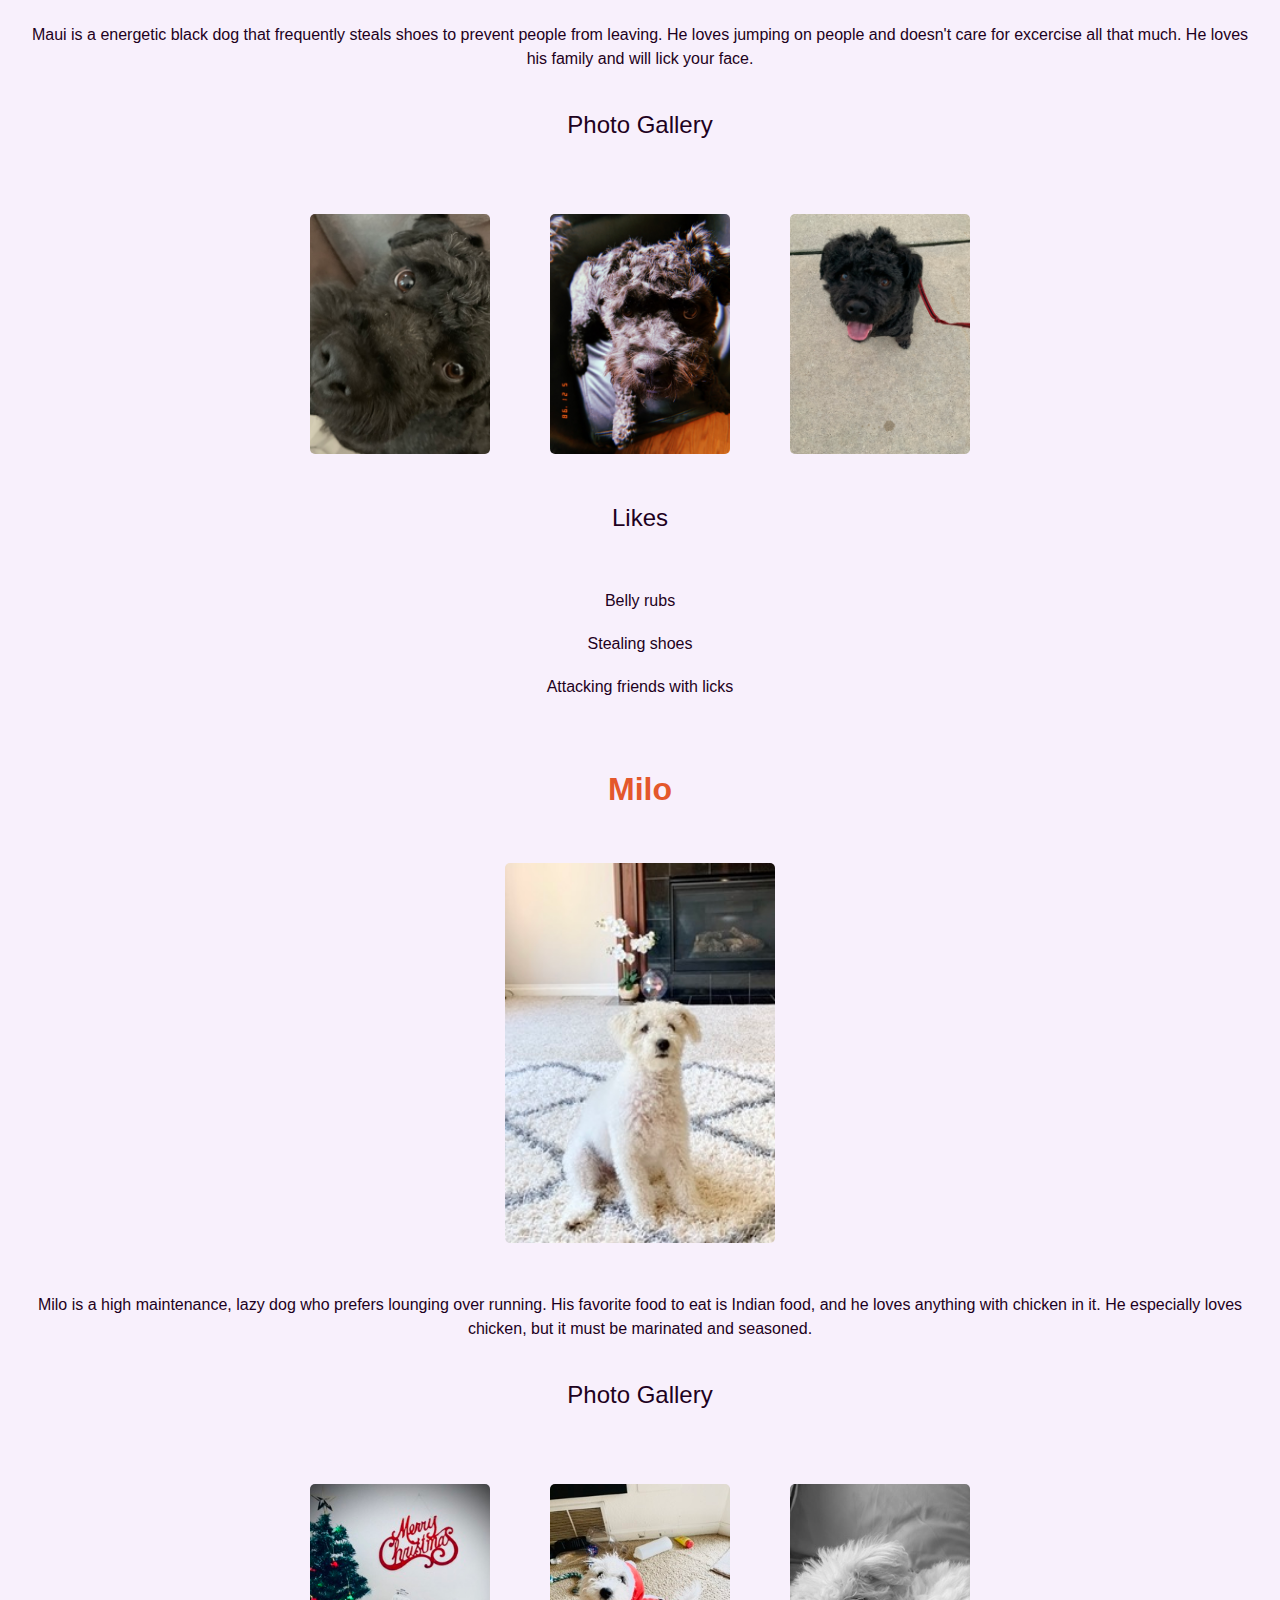
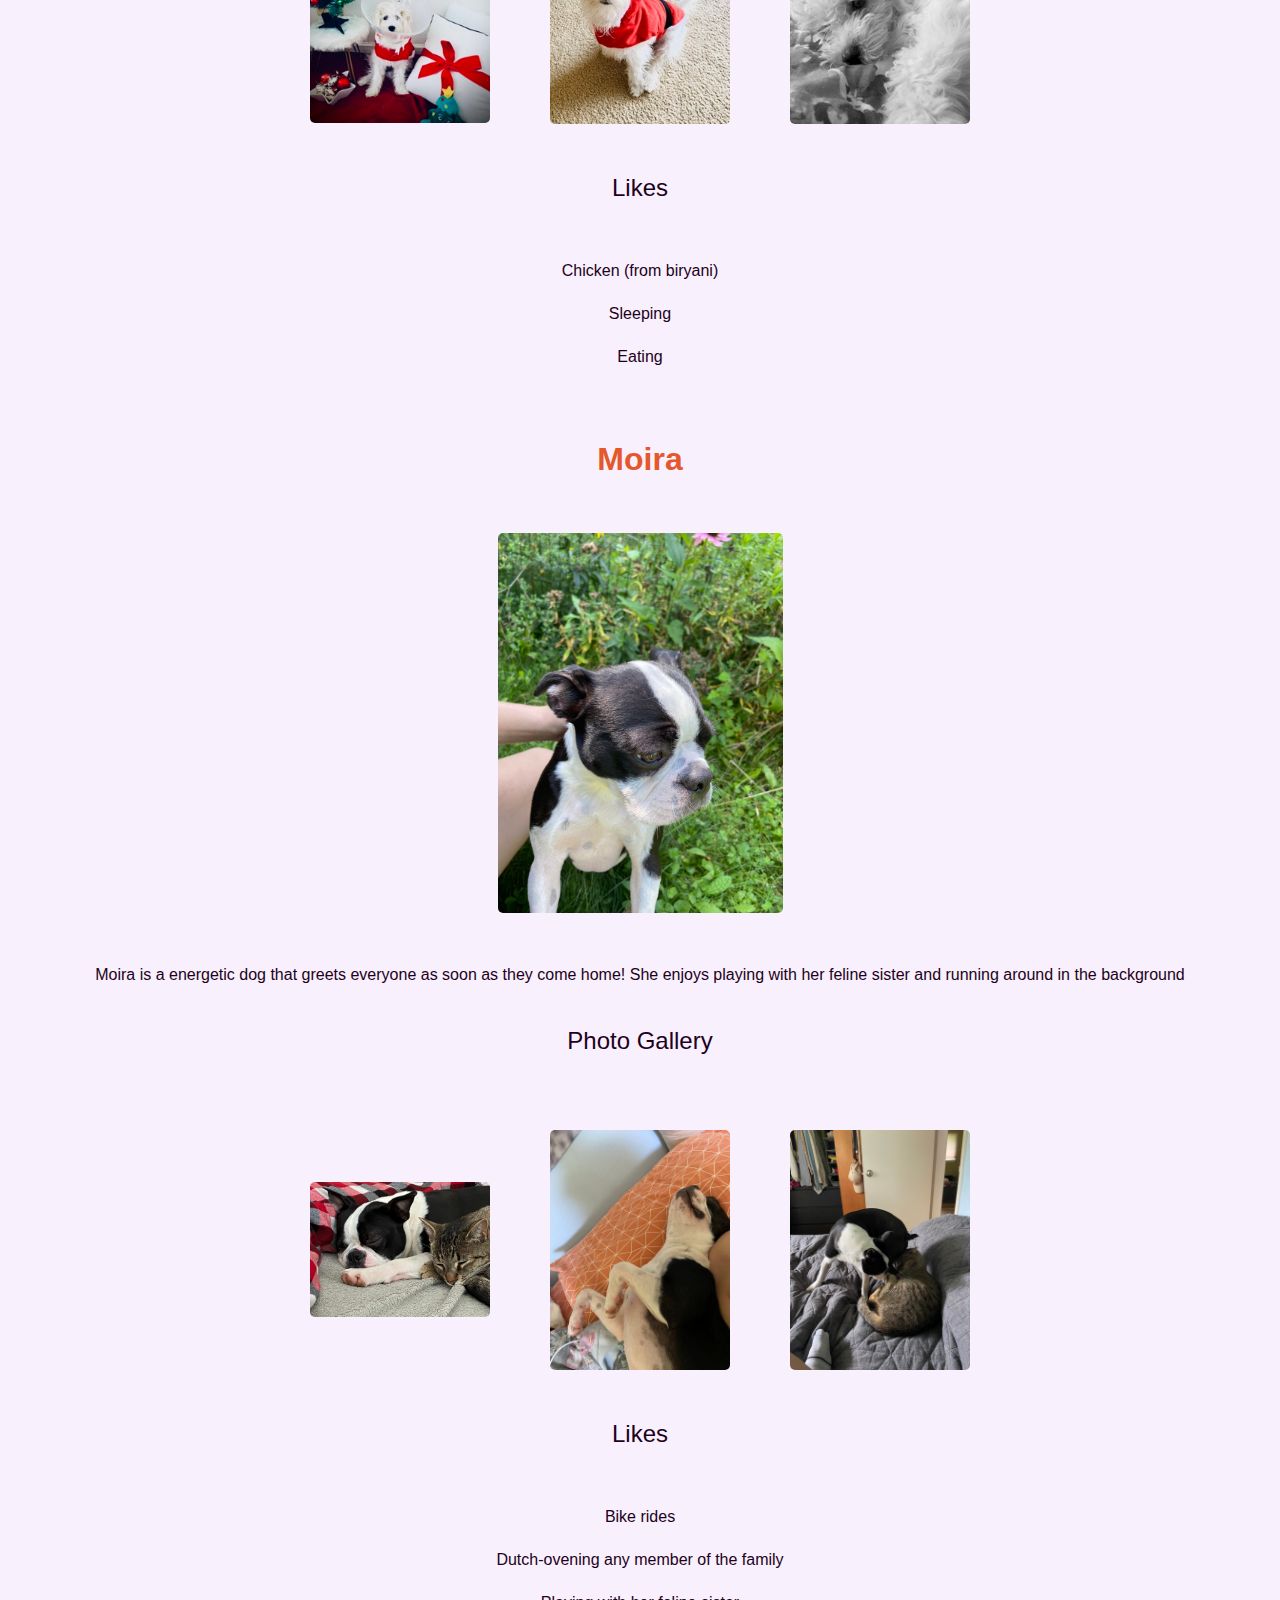
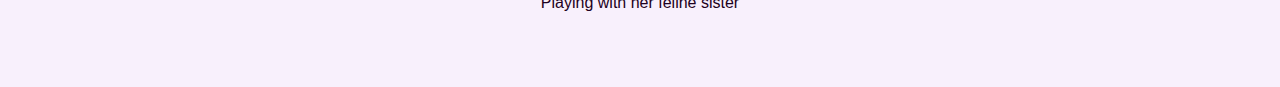
==== commit 68373af4: "Add files via upload" ====
--- a/index.html
+++ b/index.html
@@ -5,77 +5,84 @@
     <meta charset="UTF-8">
     <meta name="viewport" content="width=device-width, initial-scale=1.0">
     <!-- Link to the reset file -->
-	<link rel="stylesheet" href="css/reset.css">
-	<!-- Link to the stylesheet -->
-	<link rel="stylesheet" href="css/style.css">
+    <link rel="stylesheet" href="css/reset.css">
+    <!-- Link to the stylesheet -->
+    <link rel="stylesheet" href="css/style.css">
     <title>Pets</title>
 </head>
 
 <body>
 
-    <div class = "skip" tabindex = "0"> <a href = "#main">Skip to Main Content</a></div>
+    <div class="skip" tabindex="0"> <a href="#main">Skip to Main Content</a></div>
     <header>
         <nav>
             <ul>
-                <li class = "current" tabindex = "0"><a href="index.html">Pets</a></li>
-                <li tabindex = "0"><a href="recipes.html">Recipes</a></li>
-                <li tabindex = "0"><a href="travel.html">Travel</a></li>
+                <li class="current" tabindex="0"><a href="index.html">Pets</a></li>
+                <li tabindex="0"><a href="recipes.html">Recipes</a></li>
+                <li tabindex="0"><a href="travel.html">Travel</a></li>
             </ul>
         </nav>
     </header>
-    
-    <main id = "main">
-        <div class = "pets_grid">
-            <div class = "intro_pets">
+
+    <main id="main">
+        <div class="pets_grid">
+            <div class="intro_pets">
                 <h1>Pets</h1>
                 <p>A spotlight on some very cute pets!</p>
             </div>
 
         </div>
 
-        
-        <div class = "pets_grid">
-            <h2 class = "item_1" >Bacon Q Dog</h2>
-            <img src="images/bacon.jpg" width="400" alt="Brown labradoodle wearing colorful lei" class = "item_2" tabindex = "0">
-
-            <div class = "item_3">
-                <p>Bacon Q. Dog is a 9yr old labradoodle. He prefers to spend his days lounging among the three different
-                beds/couches that his family has gifted him. He enjoys a walk or two around the neighborhood, as long as
-                he can pretend that he doesn't see any of the other animals to avoid the embarrassment of not wanting to
-                admit he has no wolf-like skills in chasing them.</p>
+        <div class="pets_grid">
+            <h2 id="bacon" class="item_1">Bacon Q Dog</h2>
+            <img src="images/bacon.jpg" width="400" alt="Brown labradoodle wearing colorful lei" class="item_2"
+                tabindex="0">
+
+            <div class="item_3">
+                <p>Bacon Q. Dog is a 9yr old labradoodle. He prefers to spend his days lounging among the three
+                    different
+                    beds/couches that his family has gifted him. He enjoys a walk or two around the neighborhood, as
+                    long as
+                    he can pretend that he doesn't see any of the other animals to avoid the embarrassment of not
+                    wanting to
+                    admit he has no wolf-like skills in chasing them.</p>
                 <p>At night just as the rest of the family is ready to relax, Bacon suddenly wants to release all of his
-                energy. He will place his toys on a mini couch and frantically drag the couch around, giving his toys "a
-                ride." There is also a lot of rolling. Lots and lots of rolling.</p>
-
-
-
-            </div>
-
-            
-            <h3 class = "item_4">Photo Gallery</h3>
-            <div class = "img_gallery">
-                <img src="images/bacon_bandana.JPG" width="200" alt="Brown labradoodle wearing an orange bandana" tabindex = "0">
+                    energy. He will place his toys on a mini couch and frantically drag the couch around, giving his
+                    toys "a
+                    ride." There is also a lot of rolling. Lots and lots of rolling.</p>
+
+
+
+            </div>
+
+
+            <h3 class="item_4">Photo Gallery</h3>
+            <div class="img_gallery">
+                <img src="images/bacon_bandana.JPG" width="200" alt="Brown labradoodle wearing an orange bandana"
+                    tabindex="0">
                 <img src="images/bacon_graduation.JPG" width="200"
-                alt="Small labradoodle puppy wearing a graduation cap and gown" tabindex = "0">
-                <video width="200" controls tabindex = "0">
-                <source src="images/bacon_agility.mov">
-                Your browser does not support the video tag. This was a video of a girl and dog demonstrating a sit and
-                stay procedure
-            </video>
-                <img src="images/bacon_halloween.JPG" width="200" alt="Brown labradoodle wearing a pirate costume" tabindex = "0">
-
-            </div>
-            
-
-            <h3 class = "item_5">Likes</h3>
-            <div class = "item_6">
-                <ul class = "item_6">
-                    <li>Belly rubs</li>
-                    <li>Playing tug-of-war</li>
-                    <li>Sneaking onto the couch</li>
-                </ul>
-
-            </div>
+                    alt="Small labradoodle puppy wearing a graduation cap and gown" tabindex="0">
+                <video width="200" controls tabindex="0">
+                    <source src="images/bacon_agility.mov">
+                    Your browser does not support the video tag. This was a video of a girl and dog demonstrating a sit
+                    and
+                    stay procedure
+                </video>
+                <img src="images/bacon_halloween.JPG" width="200" alt="Brown labradoodle wearing a pirate costume"
+                    tabindex="0">
+
+            </div>
+
+
+            <h3 class="item_5">Likes</h3>
+            <!-- <div class = "item_6"> -->
+            <ul class="item_6">
+                <li>Belly rubs</li>
+                <li>Playing tug-of-war</li>
+                <li>Sneaking onto the couch</li>
+            </ul>
+
+            <!-- </div> -->
 
             <!-- Colleen van Lent -->
 
@@ -83,33 +90,43 @@
 
 
         <!-- pet 2: ash -->
-        <div class = "pets_grid">
-            <h2 class = "item_1">Ash the Hallway Cat</h2>
-            <img src="images/ash_looking_up.jpeg" height="400" alt="Black cat looking up at someone petting him" class = "item_2" tabindex = "0">
-            <div class = "item_3">
-            <p>Ash is a black cat that roams my apartment hallways. He's somehow always ready to greet me or my roommate and likes to run down the stairs to say Hi.</p>
-            <p>If we're not fast enough, he will run into our apartment and hide somewhere. Ash won cutest pet for our apartments, and I'm inclined to agree.</p>
-
-            </div>
-
-            
-            <h3 class = "item_4">Photo Gallery</h3>
-            <img src="images/ash_being_pet.jpeg" width="200" alt="black cat being pet" tabindex = "0">
-            <img src="images/ash_stairs.jpg" width="200" alt="small black cat hiding behind stairs" tabindex = "0">
-            <video width="200" controls muted tabindex = "0">
-                <source src="images/ash_video.MOV">
-                Your browser does not support the video tag. This was a video of a black cat hiding behind staircase rails
-            </video>
-            <video width="200" height= "266" controls muted>
-                <source src="images/ash_video_2.MOV">
-                Your browser does not support the video tag. This was a video of a black cat being pet and running away.
-            </video>
-
-            <h3 class = "item_5">Likes</h3>
+        <div class="pets_grid">
+            <h2 id="ash" class="item_1">Ash the Hallway Cat</h2>
+            <img src="images/ash_looking_up.jpeg" height="400" alt="Black cat looking up at someone petting him"
+                class="item_2" tabindex="0">
+            <div class="item_3">
+                <p>Ash is a black cat that roams my apartment hallways. He's somehow always ready to greet me or my
+                    roommate and likes to run down the stairs to say Hi.</p>
+                <p>If we're not fast enough, he will run into our apartment and hide somewhere. Ash won cutest pet for
+                    our apartments, and I'm inclined to agree.</p>
+
+            </div>
+
+
+            <h3 class="item_4">Photo Gallery</h3>
+
+            <div class="img_gallery">
+                <img src="images/ash_being_pet.jpeg" width="200" alt="black cat being pet" tabindex="0">
+                <img src="images/ash_stairs.jpg" width="200" alt="small black cat hiding behind stairs" tabindex="0">
+                <video width="200" controls muted tabindex="0">
+                    <source src="images/ash_video.MOV">
+                    Your browser does not support the video tag. This was a video of a black cat hiding behind staircase
+                    rails
+                </video>
+                <video width="200" height="266" controls muted>
+                    <source src="images/ash_video_2.MOV">
+                    Your browser does not support the video tag. This was a video of a black cat being pet and running
+                    away.
+                </video>
+
+            </div>
+
+
+            <h3 class="item_5">Likes</h3>
             <!-- <div class = "item_6">
           
             </div> -->
-            <ul class = "item_6">
+            <ul class="item_6">
                 <li>Stairs</li>
                 <li>Exploring</li>
                 <li>Sneaking into my apartment</li>
@@ -119,63 +136,85 @@
 
         <!-- pet 3: earl -->
 
-        <div class = "pets_grid">
-            <h2 class = "item_1">Earl</h2>
-            <img src="images/earl_shocked.jpeg" height="400" alt="gray cat looks shocked" class = "item_2" tabindex = "0">
-            <div class = "item_3">
-                <p>Earl is a gray cat who loves playing hide and seek! He is very friendly but does <em>not</em> enjoy being picked up! You can find Earl hiding behind a corner, or trying to knock things off the mantle</p>
-
-            </div>
-
-
-            <h3 class = "item_4">Photo Gallery</h3>
-            <img src="images/earl_perched.jpeg" width="200" alt="gray cat perched and watching" tabindex = "0">
-            <img src="images/earl_squint.jpeg" width="200" alt="gray cat squints at the camera" tabindex = "0">
-            <img src="images/earl_snuggled.jpeg" width="200" alt="gray cat snuggles against a leg" tabindex = "0">
-
-            <h3>Likes</h3>
-            <ul>
+        <div class="pets_grid">
+            <h2 id = "earl" class="item_1">Earl</h2>
+            <img src="images/earl_shocked.jpeg" height="400" alt="gray cat looks shocked" class="item_2" tabindex="0">
+            <div class="item_3">
+                <p>Earl is a gray cat who loves playing hide and seek! He is very friendly but does <em>not</em> enjoy
+                    being picked up! You can find Earl hiding behind a corner, or trying to knock things off the mantle
+                </p>
+
+            </div>
+
+
+            <h3 class="item_4">Photo Gallery</h3>
+
+            <div class="img_gallery">
+                <img src="images/earl_perched.jpeg" width="200" alt="gray cat perched and watching" tabindex="0">
+                <img src="images/earl_squint.jpeg" width="200" alt="gray cat squints at the camera" tabindex="0">
+                <img src="images/earl_snuggled.jpeg" width="200" alt="gray cat snuggles against a leg" tabindex="0">
+
+            </div>
+
+
+            <h3 class="item_5">Likes</h3>
+            <ul class="item_6">
                 <li>Hide and Seek</li>
                 <li>Knocking things off the mantle</li>
                 <li>Being pet</li>
             </ul>
         </div>
         <!-- pet 4: astrid -->
-        <div class = "pets_grid">
-            <h2 class = "item_1">Astrid</h2>
-            <img src="images/astrid_surprised.jpeg" height="400" alt="black cat looks surprised" class = "item_2" tabindex = "0">
-            <div class = "item_3">
+        <div class="pets_grid">
+            <h2 id = "astrid" class="item_1">Astrid</h2>
+            <img src="images/astrid_surprised.jpeg" height="400" alt="black cat looks surprised" class="item_2"
+                tabindex="0">
+            <div class="item_3">
                 <p>Astrid is a black cat who enjoys hiding and playing with others.</p>
-                <p>She is very friendly and loves to be pet. She is also very curious and will explore any new area she can find.</p>
-            </div>
-
-            <h3 class = "item_4">Photo Gallery</h3>
-            <img src="images/astrid_tucked_in.jpeg" width="200" alt="black cat tucked in bed" tabindex = "0">
-            <img src="images/astrid_atop_bed.jpeg" width="200" alt="black cat sits ontop of bed" tabindex = "0">
-            <img src="images/astrid_in_zipper.jpeg" width="200" alt="black cat hiding in a bag" tabindex = "0">
-
-            <h3>Likes</h3>
-            <ul>
+                <p>She is very friendly and loves to be pet. She is also very curious and will explore any new area she
+                    can find.</p>
+            </div>
+
+            <h3 class="item_4">Photo Gallery</h3>
+            <div class="img_gallery">
+                <img src="images/astrid_tucked_in.jpeg" width="200" alt="black cat tucked in bed" tabindex="0">
+                <img src="images/astrid_atop_bed.jpeg" width="200" alt="black cat sits ontop of bed" tabindex="0">
+                <img src="images/astrid_in_zipper.jpeg" width="200" alt="black cat hiding in a bag" tabindex="0">
+
+            </div>
+
+
+            <h3 class="item_5">Likes</h3>
+            <ul class="item_6">
                 <li>June (Her owner)</li>
                 <li>Food</li>
                 <li>Hiding</li>
             </ul>
         </div>
         <!-- pet 5: maui -->
-        <div class = "pets_grid">
-            <h2 class = "item_1">Maui</h2>
-            <img src="images/maui_cheesin.jpeg" height="400" alt="black dog smiles at the camera" class = "item_2" tabindex = "0">
-
-            <div class = "item_3">
-                <p>Maui is a energetic black dog that frequently steals shoes to prevent people from leaving. He loves jumping on people and doesn't care for excercise all that much. He loves his family and will lick your face.</p>
-            </div>
-            <h3 class = "item_4">Photo Gallery</h3>
-            <img src="images/maui_up_close.jpeg" width="200" alt="maui close up picture" tabindex = "0">
-            <img src="images/maui_on_the_couch.jpeg" width="200" alt="a black dog sits on the couch" tabindex = "0">
-            <img src="images/maul_panting.jpeg" width="200" alt="black dog pants while looking at the camera" tabindex = "0">
-
-            <h3>Likes</h3>
-            <ul>
+        <div class="pets_grid">
+            <h2 id = "maui" class="item_1">Maui</h2>
+            <img src="images/maui_cheesin.jpeg" height="400" alt="black dog smiles at the camera" class="item_2"
+                tabindex="0">
+
+            <div class="item_3">
+                <p>Maui is a energetic black dog that frequently steals shoes to prevent people from leaving. He loves
+                    jumping on people and doesn't care for excercise all that much. He loves his family and will lick
+                    your face.</p>
+            </div>
+            <h3 class="item_4">Photo Gallery</h3>
+
+            <div class="img_gallery">
+                <img src="images/maui_up_close.jpeg" width="200" alt="maui close up picture" tabindex="0">
+                <img src="images/maui_on_the_couch.jpeg" width="200" alt="a black dog sits on the couch" tabindex="0">
+                <img src="images/maul_panting.jpeg" width="200" alt="black dog pants while looking at the camera"
+                    tabindex="0">
+
+            </div>
+
+
+            <h3 class="item_5">Likes</h3>
+            <ul class="item_6">
                 <li>Belly rubs</li>
                 <li>Stealing shoes</li>
                 <li>Attacking friends with licks</li>
@@ -183,45 +222,63 @@
         </div>
 
         <!-- pet 6: milo -->
-        <div class = "pets_grid">
-            <h2 class = "item_1">Milo</h2>
-            <img src="images/milo_on_carpet.jpeg" height="400" alt="white dog smiles at the camera on carpet" class = "item_2" tabindex = "0">
-            
-            <div class = "item_3">
+        <div class="pets_grid">
+            <h2 id = "milo" class="item_1">Milo</h2>
+            <img src="images/milo_on_carpet.jpeg" height="400" alt="white dog smiles at the camera on carpet"
+                class="item_2" tabindex="0">
+
+            <div class="item_3">
                 <p>
-                    Milo is a high maintenance, lazy dog who prefers lounging over running. His favorite food to eat is Indian food, and he loves anything with chicken in it. He especially loves chicken, but it must be marinated and seasoned.
+                    Milo is a high maintenance, lazy dog who prefers lounging over running. His favorite food to eat is
+                    Indian food, and he loves anything with chicken in it. He especially loves chicken, but it must be
+                    marinated and seasoned.
                 </p>
             </div>
 
-        
-            <h3 class = "item_4">Photo Gallery</h3>
-            <img src="images/milo_christmas.jpeg" width="200" alt="white dog is standing in front of sign that says merry christmas" tabindex = "0">
-            <img src="images/milo_in_costume.jpeg" width="200" alt="white dog in a red santa costume" tabindex = "0">
-            <img src="images/milo_black_and_white.jpeg" width="200" alt="black and white picture of dog" tabindex = "0">
-
-            <h3>Likes</h3>
-            <ul>
+
+            <h3 class="item_4">Photo Gallery</h3>
+
+            <div class="img_gallery">
+                <img src="images/milo_christmas.jpeg" width="200"
+                    alt="white dog is standing in front of sign that says merry christmas" tabindex="0">
+                <img src="images/milo_in_costume.jpeg" width="200" alt="white dog in a red santa costume" tabindex="0">
+                <img src="images/milo_black_and_white.jpeg" width="200" alt="black and white picture of dog"
+                    tabindex="0">
+
+            </div>
+
+
+            <h3 class="item_5">Likes</h3>
+            <ul class="item_6">
                 <li>Chicken (from biryani)</li>
                 <li>Sleeping</li>
                 <li>Eating</li>
             </ul>
         </div>
         <!-- pet 7: moira -->
-        <div class = "pets_grid">
-            <h2 class = "item_1">Moira</h2>
-            <img src="images/moira.jpeg" height="400" alt="black and white dog smiling at the camera" class = "item_2" tabindex = "0">
-
-            <div class = "item_3">
-                <p>Moira is a energetic dog that greets everyone as soon as they come home! She enjoys playing with her feline sister and running around in the background</p>
-            </div>
-
-             <h3 class = "item_4">Photo Gallery</h3>
-            <img src="images/moira_pensive.jpeg" width="200" alt="black and white dog looks thoughtful as she sleeps" tabindex = "0">
-            <img src="images/moira_relaxing.jpeg" width="200" alt="black and white leaning back on bed" tabindex = "0">
-            <img src="images/moira_fighting.jpeg" width="200" alt="black and white dog fighting with a cat" tabindex = "0">
-
-            <h3>Likes</h3>
-            <ul>
+        <div class="pets_grid">
+            <h2 id = "moira" class="item_1">Moira</h2>
+            <img src="images/moira.jpeg" height="400" alt="black and white dog smiling at the camera" class="item_2"
+                tabindex="0">
+
+            <div class="item_3">
+                <p>Moira is a energetic dog that greets everyone as soon as they come home! She enjoys playing with her
+                    feline sister and running around in the background</p>
+            </div>
+
+            <h3 class="item_4">Photo Gallery</h3>
+            <div class = "img_gallery">
+                <img src="images/moira_pensive.jpeg" width="200" alt="black and white dog looks thoughtful as she sleeps"
+                tabindex="0">
+                <img src="images/moira_relaxing.jpeg" width="200" alt="black and white leaning back on bed" tabindex="0">
+                <img src="images/moira_fighting.jpeg" width="200" alt="black and white dog fighting with a cat"
+                tabindex="0">
+
+            </div>
+            
+
+            <h3 class = "item_5">Likes</h3>
+            <ul class = "item_6">
                 <li>Bike rides</li>
                 <li>Dutch-ovening any member of the family</li>
                 <li>Playing with her feline sister</li>
--- a/css/style.css
+++ b/css/style.css
@@ -241,7 +241,7 @@
     grid-row-start: 4;
 }
 .item_5{
-    grid-row-start: -2;
+    /* grid-row-start: -2; */
     text-align: center;
 
 }
@@ -264,8 +264,48 @@
     grid-column: 1/-1;
 }
 
-
-
+.pet_table_contents{
+    display: grid;
+    grid-template-columns: 1fr 1fr 1fr 1fr;
+}
+
+
+/* .pet_table_contents img:hover, .pet_table_contents img:focus{
+    background-color: #E4582C;
+
+} */
+.container {
+    position: relative;
+    width: 50%;
+}
+
+.container:hover .overlay {
+    opacity: 1;
+}
+
+.overlay {
+    position: absolute;
+    top: 0;
+    bottom: 0;
+    left: 0;
+    right: 0;
+    height: 100%;
+    width: 100%;
+    opacity: 0;
+    transition: .5s ease;
+    background-color: #008CBA;
+}
+.text {
+    color: white;
+    font-size: 20px;
+    position: absolute;
+    top: 50%;
+    left: 50%;
+    -webkit-transform: translate(-50%, -50%);
+    -ms-transform: translate(-50%, -50%);
+    transform: translate(-50%, -50%);
+    text-align: center;
+  }
 
 
 @media screen and (min-width: 800px){
